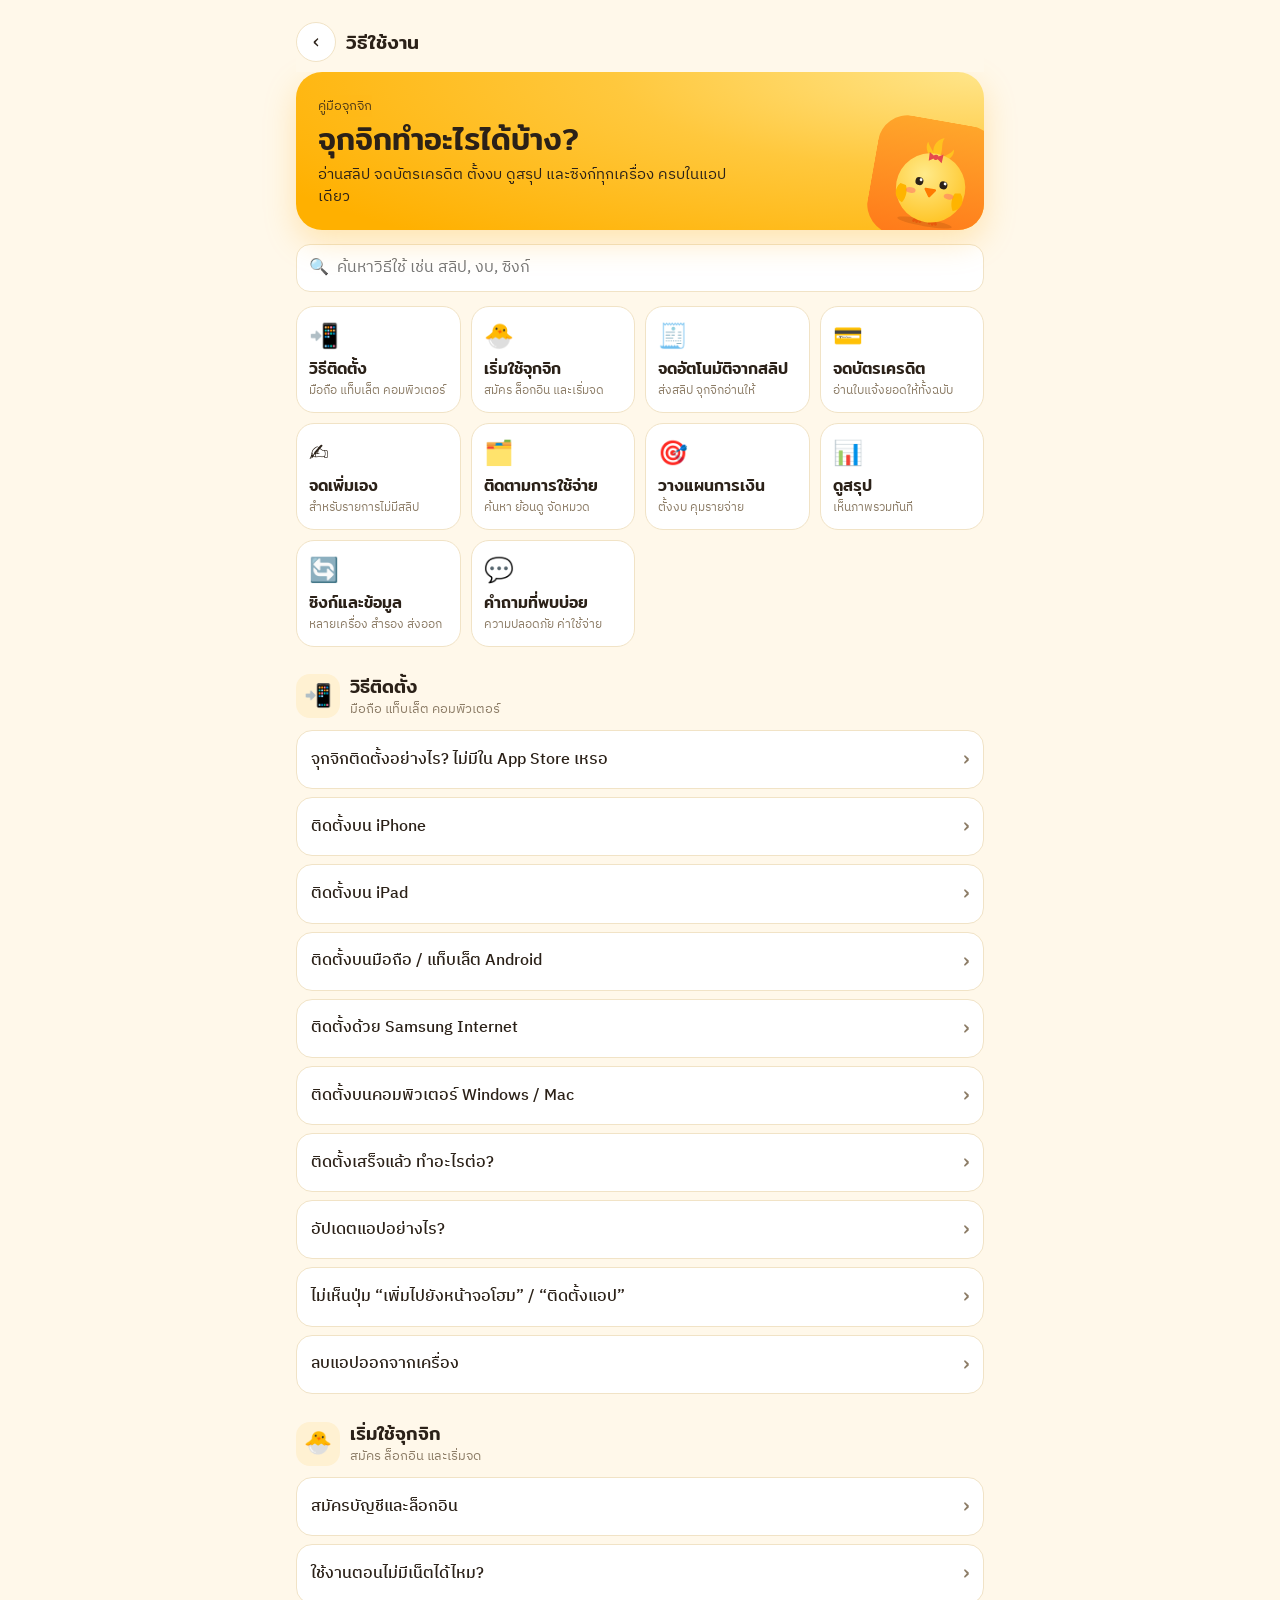
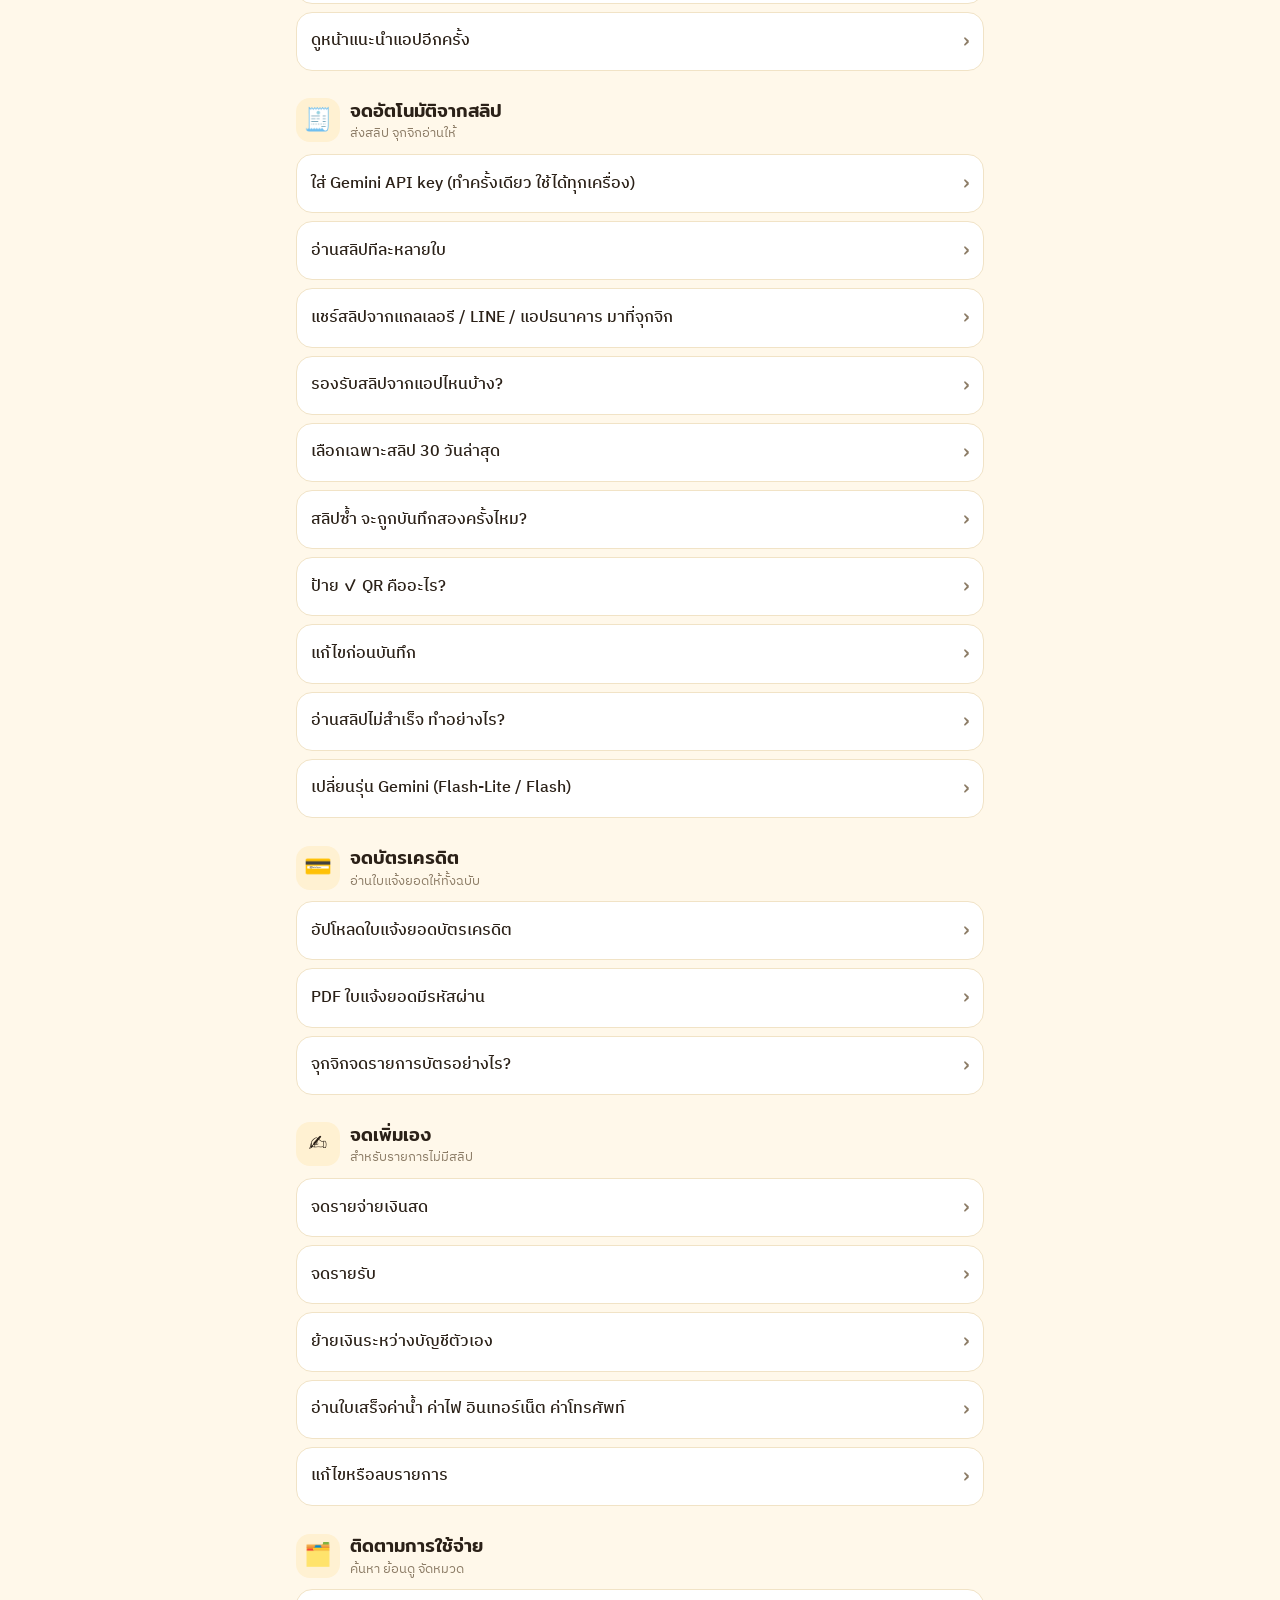
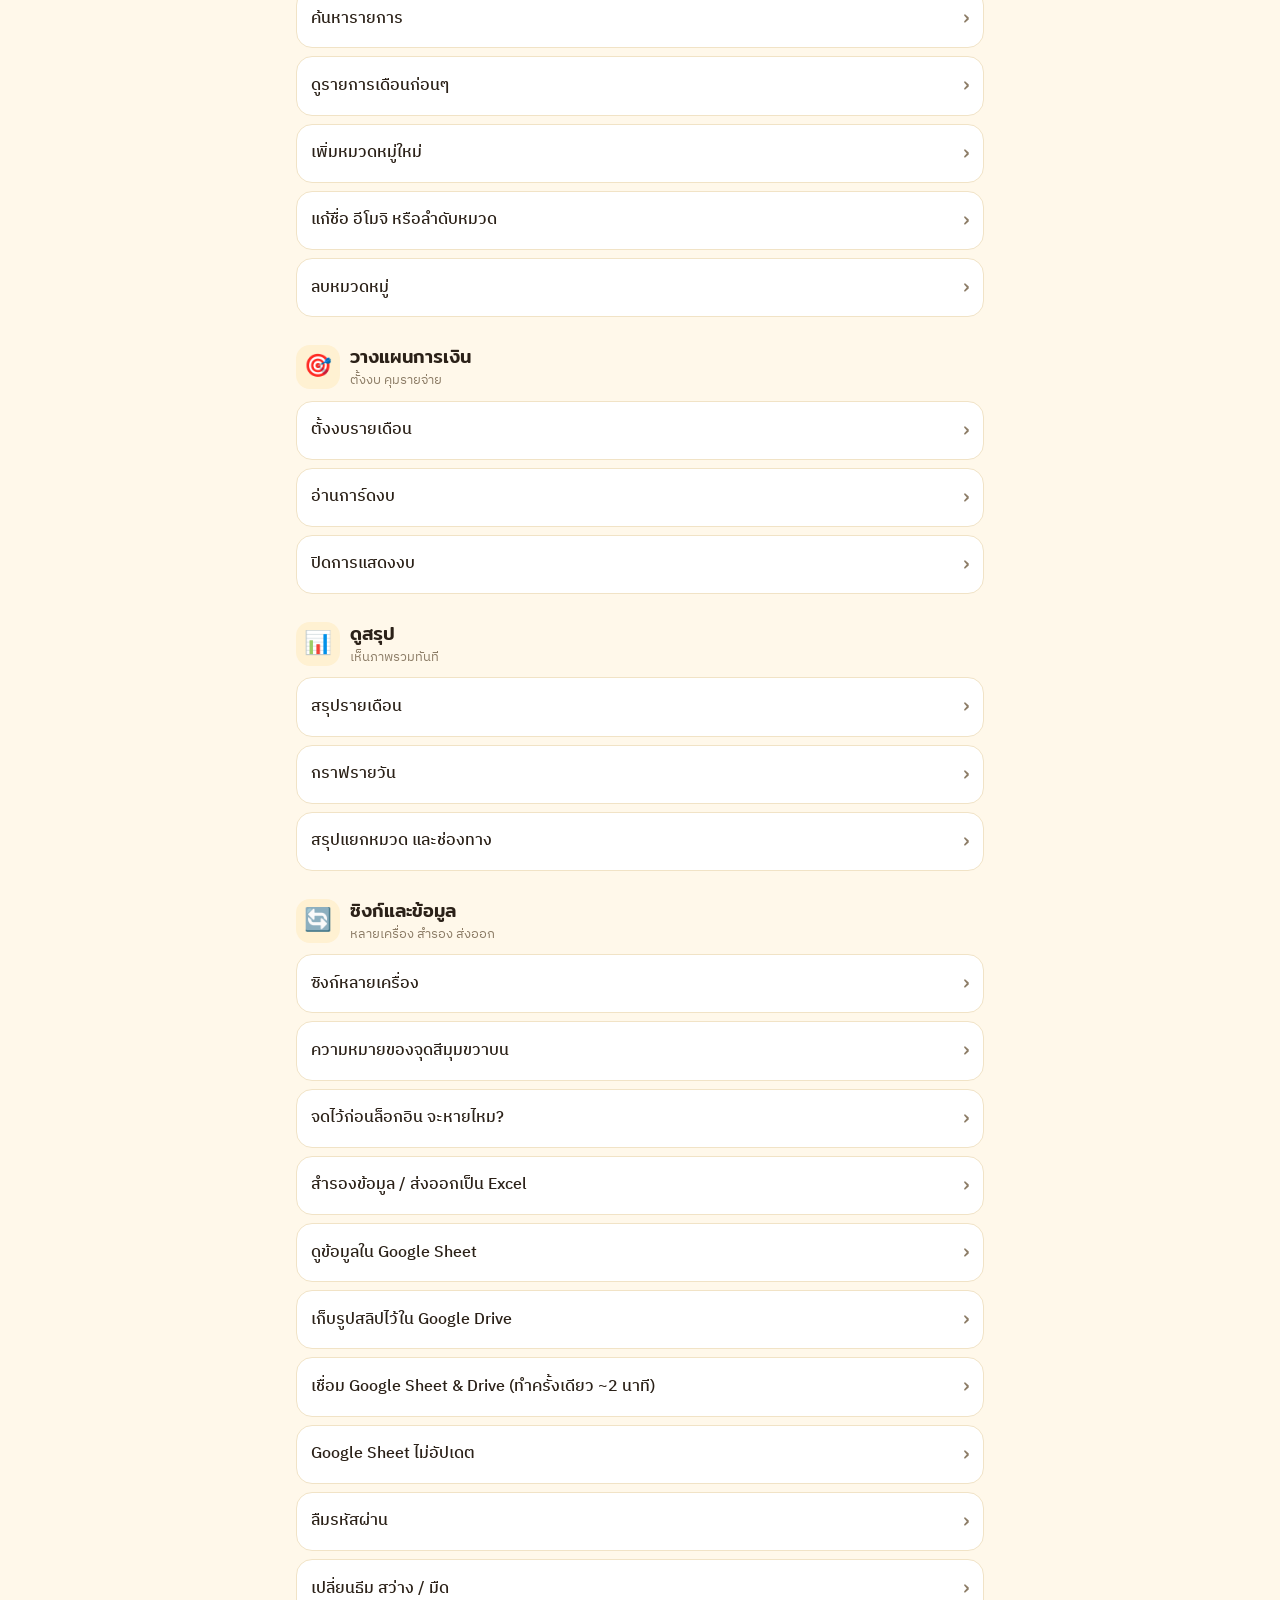
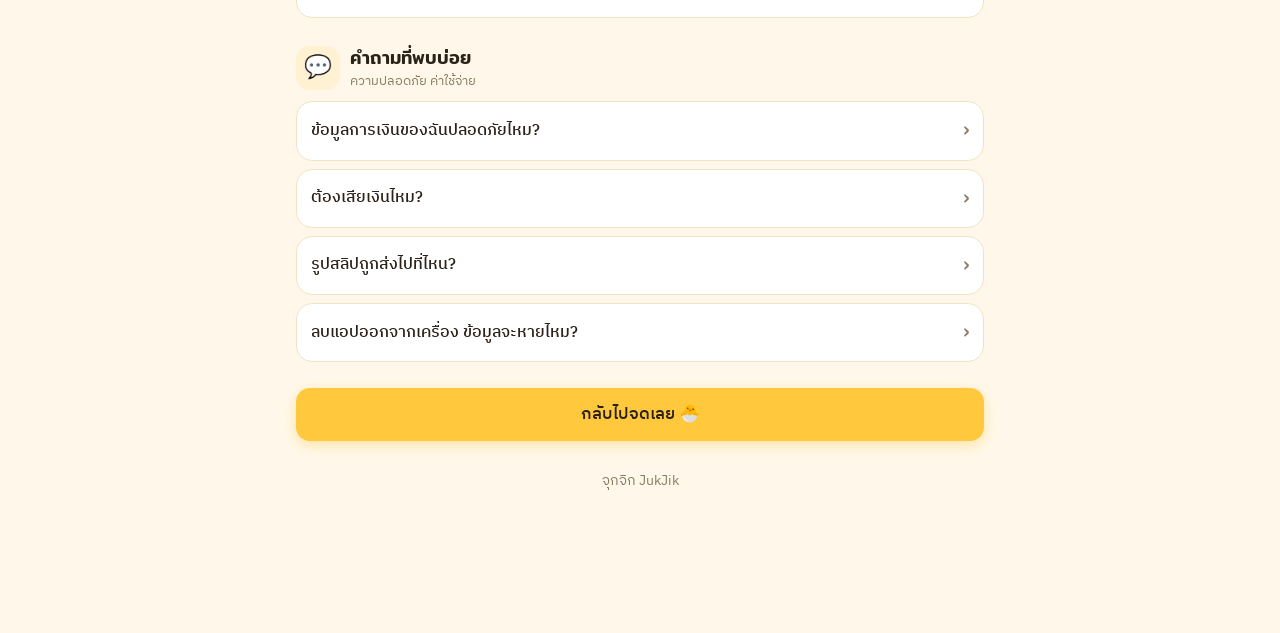
==== guide.html @ bc09941d "Open sign-up again, one-click Sheet connect, drop topic-link buttons - Firestore rules back to "each" ====
<!doctype html>
<html lang="th">
<head>
  <meta charset="utf-8">
  <meta name="viewport" content="width=device-width, initial-scale=1, viewport-fit=cover">
  <title>วิธีใช้งานจุกจิก</title>
  <meta name="description" content="คู่มือใช้งานจุกจิก JukJik แอปจดรายรับรายจ่าย อ่านสลิป ใบแจ้งยอดบัตรเครดิต งบประมาณ และซิงก์หลายเครื่อง">
  <meta name="theme-color" content="#FFC83D">
  <link rel="icon" href="icons/icon.svg" type="image/svg+xml">
  <link rel="apple-touch-icon" href="icons/apple-touch-icon.png">
  <link rel="preconnect" href="https://fonts.googleapis.com">
  <link rel="preconnect" href="https://fonts.gstatic.com" crossorigin>
  <link href="https://fonts.googleapis.com/css2?family=IBM+Plex+Sans+Thai:wght@400;500;600&family=Mitr:wght@400;500;600&display=swap" rel="stylesheet">
  <link rel="stylesheet" href="styles.css">
  <script>
    try { var t = JSON.parse(localStorage.getItem('jj_prefs') || '{}').theme;
      if (t === 'light' || t === 'dark') document.documentElement.dataset.theme = t; } catch (e) {}
  </script>
  <style>
    .g-top { position: sticky; top: 0; z-index: 5; background: var(--bg); padding: max(10px, env(safe-area-inset-top)) 0 10px; display: flex; align-items: center; gap: 10px; }
    .g-top a.icon-btn { display: grid; place-items: center; text-decoration: none; color: var(--text); flex: none; }
    .g-top h1 { font-size: 1.2rem; }
    .g-hero { position: relative; overflow: hidden; border-radius: 26px; padding: 22px; color: #2B2118;
      background: radial-gradient(120% 140% at 100% 0%, #FFE58A 0%, #FFC83D 45%, #FFB000 100%); box-shadow: 0 12px 32px rgba(255,170,0,.25); }
    .g-hero small { opacity: .8; }
    .g-hero h2 { font-size: clamp(1.4rem, 6vw, 1.9rem); line-height: 1.25; margin: 2px 0 6px; max-width: 70%; }
    .g-hero p { margin: 0; max-width: 68%; font-size: .92rem; }
    .g-hero img { position: absolute; right: -8px; bottom: -10px; width: 120px; height: 120px; border-radius: 30px; transform: rotate(10deg); }
    .g-search { margin-top: 14px; }
    .g-cats { display: grid; grid-template-columns: repeat(auto-fill, minmax(140px, 1fr)); gap: 10px; margin-top: 14px; }
    .g-cat { display: flex; flex-direction: column; gap: 2px; padding: 12px; border-radius: 18px; background: var(--surface); border: 1px solid var(--line); text-decoration: none; color: var(--text); }
    .g-cat:hover { border-color: var(--accent-2); }
    .g-cat span { font-size: 1.5rem; }
    .g-cat b { font-family: var(--display); font-weight: 500; }
    .g-cat small { color: var(--muted); font-size: .78rem; line-height: 1.35; }
    .g-sec { margin-top: 26px; scroll-margin-top: 70px; }
    .g-sec-head { display: flex; align-items: center; gap: 10px; margin-bottom: 10px; }
    .g-sec-head span { width: 44px; height: 44px; border-radius: 14px; background: var(--surface-2); display: grid; place-items: center; font-size: 1.4rem; flex: none; }
    .g-sec-head h2 { font-size: 1.15rem; }
    .g-sec-head small { display: block; color: var(--muted); font-size: .82rem; }
    .g-list { display: grid; gap: 8px; }
    .g-item { background: var(--surface); border: 1px solid var(--line); border-radius: 16px; scroll-margin-top: 70px; }
    .g-item summary { list-style: none; cursor: pointer; padding: 13px 14px; display: flex; align-items: center; gap: 10px; font-weight: 500; color: var(--text); margin: 0; }
    .g-item summary::-webkit-details-marker { display: none; }
    .g-item summary::after { content: '›'; margin-left: auto; font-size: 1.3rem; color: var(--muted); transition: transform .2s; }
    .g-item[open] summary::after { transform: rotate(90deg); }
    .g-item[open] { border-color: var(--accent-2); }
    .g-body { padding: 0 14px 14px; color: var(--text-2); font-size: .94rem; }
    .g-body p { margin: 0 0 8px; }
    .g-steps { counter-reset: s; list-style: none; margin: 4px 0 8px; padding: 0; display: grid; gap: 8px; }
    .g-steps li { counter-increment: s; display: flex; gap: 10px; align-items: flex-start; }
    .g-steps li::before { content: counter(s); flex: none; width: 24px; height: 24px; border-radius: 50%; background: var(--accent); color: var(--accent-ink);
      font-weight: 600; font-size: .8rem; display: grid; place-items: center; margin-top: 1px; }
    .g-tip { background: var(--surface-2); border-radius: 12px; padding: 9px 12px; font-size: .88rem; margin-top: 8px; }
    .g-body b { color: var(--text); font-weight: 500; }
    .g-body kbd { font-family: inherit; background: var(--surface-2); border: 1px solid var(--line); border-radius: 6px; padding: 0 6px; font-size: .85em; white-space: nowrap; }
    .g-empty { text-align: center; color: var(--muted); padding: 30px 10px; }
    .g-cta { margin-top: 26px; text-align: center; }
    mark { background: rgba(255, 200, 61, .45); color: inherit; border-radius: 3px; }
  </style>
</head>
<body class="no-nav">
  <main class="app">
    <header class="g-top">
      <a class="icon-btn" href="./" aria-label="กลับไปที่แอป">‹</a>
      <h1>วิธีใช้งาน</h1>
    </header>

    <section class="g-hero">
      <small>คู่มือจุกจิก</small>
      <h2>จุกจิกทำอะไรได้บ้าง?</h2>
      <p>อ่านสลิป จดบัตรเครดิต ตั้งงบ ดูสรุป และซิงก์ทุกเครื่อง ครบในแอปเดียว</p>
      <img src="icons/icon.svg" alt="">
    </section>

    <label class="search g-search"><span aria-hidden="true">🔍</span>
      <input type="search" id="q" placeholder="ค้นหาวิธีใช้ เช่น สลิป, งบ, ซิงก์" autocomplete="off"></label>

    <nav class="g-cats" id="cats" aria-label="หมวดคู่มือ"></nav>
    <div id="sections"></div>
    <p class="g-empty" id="empty" hidden>ไม่พบหัวข้อที่ค้นหา ลองใช้คำอื่นดูนะ</p>

    <section class="g-cta">
      <a class="btn primary big" href="./">กลับไปจดเลย 🐣</a>
    </section>
    <p class="center muted small pad">จุกจิก JukJik</p>
  </main>
  <div id="toast" class="toast" role="status" aria-live="polite"></div>

<script>
const GUIDE = [
  { id: 'install', icon: '📲', title: 'วิธีติดตั้ง', sub: 'มือถือ แท็บเล็ต คอมพิวเตอร์', items: [
    { id: 'install-what', q: 'จุกจิกติดตั้งอย่างไร? ไม่มีใน App Store เหรอ', body:
      '<p>จุกจิกเป็น <b>เว็บแอป (PWA)</b> ติดตั้งจากเบราว์เซอร์ได้เลย ไม่ต้องผ่าน App Store หรือ Play Store ติดตั้งแล้วจะมี<b>ไอคอนลูกเจี๊ยบบนหน้าจอ</b> เปิดเต็มจอเหมือนแอปทั่วไป ใช้ออฟไลน์ได้ และอัปเดตเองอัตโนมัติ</p><p>ลิงก์ติดตั้ง: <b>tunsupakorn.github.io/jukjik</b></p>' },
    { id: 'install-ios', q: 'ติดตั้งบน iPhone', steps: [
      'เปิดแอป <b>Safari</b> (เข็มทิศสีฟ้า) แล้วเข้า <b>tunsupakorn.github.io/jukjik</b>',
      'แตะปุ่ม <b>แชร์</b> ด้านล่าง (สี่เหลี่ยมมีลูกศรชี้ขึ้น)',
      'เลื่อนลงแล้วแตะ <b>เพิ่มไปยังหน้าจอโฮม</b>',
      'ชื่อจะขึ้นว่า “จุกจิก” แตะ <b>เพิ่ม</b> มุมขวาบน',
      'กลับไปหน้าจอโฮม แตะไอคอนลูกเจี๊ยบเพื่อเปิดแอป'],
      tip: 'ใช้ Safari จะง่ายที่สุด ถ้าเปิดใน Chrome หรือแอปอื่น (เช่น เปิดลิงก์จาก LINE) ให้กด ⋯ แล้วเลือก “เปิดใน Safari” ก่อน' },
    { id: 'install-ipad', q: 'ติดตั้งบน iPad', steps: [
      'เปิด <b>Safari</b> แล้วเข้า <b>tunsupakorn.github.io/jukjik</b>',
      'แตะปุ่ม <b>แชร์</b> ที่แถบด้านบน ข้างช่องที่อยู่เว็บ',
      'แตะ <b>เพิ่มไปยังหน้าจอโฮม</b> แล้วแตะ <b>เพิ่ม</b>'],
      tip: 'บน iPad หน้าจอกว้าง แอปจะจัดหน้าให้อยู่ตรงกลางอ่านสบาย หมุนจอแนวนอนได้' },
    { id: 'install-android', q: 'ติดตั้งบนมือถือ / แท็บเล็ต Android', steps: [
      'เปิด <b>Chrome</b> แล้วเข้า <b>tunsupakorn.github.io/jukjik</b>',
      'ถ้ามีแถบ <b>ติดตั้งแอป</b> เด้งขึ้นด้านล่าง แตะได้เลย',
      'ถ้าไม่มี แตะเมนู <kbd>⋮</kbd> มุมขวาบน แล้วเลือก <b>ติดตั้งแอป</b> หรือ <b>เพิ่มลงในหน้าจอหลัก</b>',
      'แตะ <b>ติดตั้ง</b> ไอคอนจะขึ้นในหน้าจอหลักและในลิ้นชักแอป'] },
    { id: 'install-samsung', q: 'ติดตั้งด้วย Samsung Internet', steps: [
      'เปิด <b>Samsung Internet</b> แล้วเข้า <b>tunsupakorn.github.io/jukjik</b>',
      'แตะเมนู <kbd>☰</kbd> ด้านล่าง',
      'แตะ <b>เพิ่มหน้าไปยัง</b> › <b>หน้าจอหลัก</b>'] },
    { id: 'install-pc', q: 'ติดตั้งบนคอมพิวเตอร์ Windows / Mac', steps: [
      'เปิด <b>Chrome</b> หรือ <b>Microsoft Edge</b> แล้วเข้า <b>tunsupakorn.github.io/jukjik</b>',
      'คลิกไอคอน <b>ติดตั้ง</b> (จอคอมมีลูกศรลง) ที่ท้ายช่องที่อยู่เว็บ',
      'หรือเมนู <kbd>⋮</kbd> › <b>บันทึกและแชร์</b> › <b>ติดตั้งหน้าเว็บเป็นแอป</b> (Edge: <kbd>⋯</kbd> › <b>แอป</b> › <b>ติดตั้งไซต์นี้เป็นแอป</b>)',
      'คลิก <b>ติดตั้ง</b> จุกจิกจะเปิดเป็นหน้าต่างของตัวเอง และอยู่ใน Start menu / Launchpad'],
      tip: 'บน Mac ใช้ Safari ได้เช่นกัน: เมนู ไฟล์ › เพิ่มไปยัง Dock' },
    { id: 'install-after', q: 'ติดตั้งเสร็จแล้ว ทำอะไรต่อ?', steps: [
      'เปิดแอป แล้วดูหน้าแนะนำ 4 หน้า (หรือกด <b>ข้าม</b>)',
      '<b>ล็อกอิน</b> เพื่อซิงก์ทุกเครื่อง (ดูหัวข้อ “สมัครบัญชีและล็อกอิน”)',
      'ใส่ <b>Gemini API key</b> เพื่อให้อ่านสลิปได้ (ดูหัวข้อ “ใส่ Gemini API key”)',
      'เริ่มจด! กดปุ่มเหลือง <b>🧾 อ่านสลิป</b> ตรงกลาง หรือ <b>✏️ จดเอง</b>'] },
    { id: 'install-update', q: 'อัปเดตแอปอย่างไร?', body:
      '<p>ไม่ต้องทำอะไร แอปอัปเดตเองอัตโนมัติเมื่อเปิดตอนมีอินเทอร์เน็ต ถ้าอยากได้เวอร์ชันใหม่ทันที ให้<b>ปิดแอปให้สนิท</b> (ปัดทิ้งจากหน้าสลับแอป) แล้วเปิดใหม่ 1–2 ครั้ง</p>' },
    { id: 'install-missing', q: 'ไม่เห็นปุ่ม “เพิ่มไปยังหน้าจอโฮม” / “ติดตั้งแอป”', body:
      '<ul><li><b>iPhone/iPad:</b> ต้องเปิดใน Safari ไม่ใช่ในแอป LINE, Facebook หรือ Chrome และต้องไม่ใช่โหมดส่วนตัว (Private)</li><li><b>Android:</b> ใช้ Chrome หรือ Samsung Internet เวอร์ชันล่าสุด ถ้าเคยติดตั้งไว้แล้ว ปุ่มจะไม่ขึ้นซ้ำ ให้ดูในลิ้นชักแอป</li><li><b>คอมพิวเตอร์:</b> Firefox ยังติดตั้งเป็นแอปไม่ได้ ให้ใช้ Chrome หรือ Edge</li></ul>' },
    { id: 'install-remove', q: 'ลบแอปออกจากเครื่อง', body:
      '<ul><li><b>iPhone/iPad:</b> กดค้างที่ไอคอน › <b>ลบแอป</b></li><li><b>Android:</b> กดค้างที่ไอคอน › <b>ถอนการติดตั้ง</b></li><li><b>คอมพิวเตอร์:</b> เปิดแอป › เมนู <kbd>⋯</kbd> › <b>ถอนการติดตั้ง</b></li></ul><p>ถ้าล็อกอินไว้ ข้อมูลยังอยู่ในบัญชี ติดตั้งใหม่แล้วล็อกอินกลับมาได้ทันที</p>' },
  ]},
  { id: 'start', icon: '🐣', title: 'เริ่มใช้จุกจิก', sub: 'สมัคร ล็อกอิน และเริ่มจด', items: [
    { id: 'signup', q: 'สมัครบัญชีและล็อกอิน', steps: [
      'ไปที่แท็บ <b>⚙️ ตั้งค่า</b> › การ์ด <b>บัญชีและการซิงก์</b>',
      'กด <b>ยังไม่มีบัญชี? สมัครใหม่</b> แล้วกรอกอีเมลกับรหัสผ่าน (6 ตัวขึ้นไป)',
      'หรือกด <b>เข้าสู่ระบบด้วย Google</b>',
      'เครื่องต่อไป แค่กด <b>เข้าสู่ระบบ</b> ด้วยบัญชีเดิม'],
      tip: 'ไม่ต้องใช้เบอร์มือถือหรือรหัส OTP ถ้าเปิดจากหน้าจอโฮมของ iPhone แล้วปุ่ม Google ไม่ทำงาน ให้ใช้อีเมลแทน' },
    { id: 'offline', q: 'ใช้งานตอนไม่มีเน็ตได้ไหม?', body:
      '<p>ได้ จดรายการ แก้ไข และดูสรุปได้ตามปกติ พอกลับมาออนไลน์ แอปจะซิงก์ขึ้นบัญชีให้เอง (มุมขวาบนจะขึ้น “กำลังซิงก์…” แล้วเปลี่ยนเป็น “ซิงก์แล้ว”)</p><p>ยกเว้นการอ่านสลิป ที่ต้องใช้อินเทอร์เน็ต</p>' },
    { id: 'replay', q: 'ดูหน้าแนะนำแอปอีกครั้ง', steps: ['ไปที่ <b>⚙️ ตั้งค่า</b> › การ์ด <b>ติดตั้งเป็นแอป</b>', 'กด <b>ดูแนะนำการใช้งานอีกครั้ง</b>'] },
  ]},
  { id: 'slip', icon: '🧾', title: 'จดอัตโนมัติจากสลิป', sub: 'ส่งสลิป จุกจิกอ่านให้', items: [
    { id: 'gemini-key', q: 'ใส่ Gemini API key (ทำครั้งเดียว ใช้ได้ทุกเครื่อง)', steps: [
      'ไปที่ <b>⚙️ ตั้งค่า</b> › <b>ตั้งค่าอ่านสลิป</b> แล้วกด <b>① เปิดหน้าสร้าง key ฟรี</b>',
      'ในหน้า Google AI Studio กด <b>Create API key</b> แล้วกดคัดลอก',
      'กลับมาที่จุกจิก กด <b>② 📋 วาง key จากคลิปบอร์ด</b> แอปจะทดสอบให้เอง แล้วขึ้น ✅ พร้อมใช้'],
      tip: 'สร้าง key ได้ฟรี และมีโควตาพอสำหรับใช้ส่วนตัว ถ้าล็อกอินบัญชีไว้ key จะใช้กับทุกเครื่องที่ล็อกอินบัญชีเดียวกันโดยอัตโนมัติ' },
    { id: 'read-slips', q: 'อ่านสลิปทีละหลายใบ', steps: [
      'กดปุ่มเหลือง <b>🧾 อ่านสลิป</b> ตรงกลางด้านล่าง',
      'กดปุ่มเหลือง <b>🖼️ เลือกรูปสลิป</b> จะเปิดตารางรูปในเครื่อง แตะเลือกได้หลายรูป',
      'ดูรูปย่อที่เลือก กด <b>×</b> เพื่อเอาออก หรือกด <b>＋</b> เพื่อเพิ่ม',
      'กด <b>🐣 อ่าน N สลิป</b> แล้วรอจุกจิกอ่าน (มีแถบบอกว่าอ่านไปกี่ใบแล้ว)',
      'ตรวจรายการ แล้วกด <b>บันทึก N รายการ</b>'] },
    { id: 'share', q: 'แชร์สลิปจากแกลเลอรี / LINE / แอปธนาคาร มาที่จุกจิก', steps: [
      '<b>Android:</b> ติดตั้งจุกจิกบนหน้าจอหลักก่อน (ดูหัวข้อวิธีติดตั้ง)',
      'เปิดรูปสลิปในแกลเลอรี, LINE หรือแอปธนาคาร แล้วกด <b>แชร์</b> (เลือกได้หลายรูป)',
      'เลือก <b>จุกจิก</b> ในรายการแอป รูปจะมาอยู่ในหน้าอ่านสลิปให้กดอ่านได้เลย'],
      tip: 'iPhone/iPad ยังแชร์เข้าเว็บแอปไม่ได้ ให้ใช้ปุ่มเลือกรูป หรือคัดลอกรูปแล้วกด 📋 วางรูป บนคอมพิวเตอร์ลากรูปมาวาง หรือกด Ctrl+V ได้เลย' },
    { id: 'banks', q: 'รองรับสลิปจากแอปไหนบ้าง?', body:
      '<p>อ่านได้<b>ทุกธนาคาร</b> เพราะใช้ AI อ่านจากรูป ไม่ได้จำกัดเฉพาะบางแอป เช่น K PLUS, SCB EASY, Krungthai NEXT, Bangkok Bank, krungsri, ttb, GSB, พร้อมเพย์ และ e-wallet ที่มีหน้าสลิป</p><p>รวมถึงใบเสร็จร้านค้าที่ถ่ายรูปมาด้วย</p>' },
    { id: 'last30', q: 'เลือกเฉพาะสลิป 30 วันล่าสุด', body:
      '<p>ถ้าติ๊ก <b>เลือกเฉพาะสลิป 30 วันล่าสุดให้อัตโนมัติ</b> ไว้ (ค่าเริ่มต้น) สลิปที่เก่ากว่า 30 วันจะขึ้นป้าย <b>เกิน 30 วัน</b> และไม่ถูกเลือกไว้</p><p>ถ้าต้องการบันทึกสลิปเก่าด้วย ให้ติ๊กเลือกรายการนั้นเอง หรือเอาเครื่องหมายช่องนี้ออก</p>' },
    { id: 'dup', q: 'สลิปซ้ำ จะถูกบันทึกสองครั้งไหม?', body:
      '<p>ไม่ จุกจิกเช็กซ้ำ 2 ชั้น:</p><ul><li><b>QR บนสลิป</b> – อ่านในเครื่องฟรี ได้เลขอ้างอิงจริงของธนาคาร ถ้าเคยบันทึกแล้วจะ<b>ข้ามทันทีโดยไม่ส่งให้ Gemini</b> (ไม่เสียโควตา ไม่เสียเวลา)</li><li><b>ข้อมูลในสลิป</b> – เลขอ้างอิง วันที่ เวลา ยอด และผู้รับ ถ้าตรงกับที่มีอยู่จะขึ้นป้ายสีส้ม <b>ซ้ำ</b> และไม่ถูกเลือกไว้</li></ul>' },
    { id: 'qr', q: 'ป้าย ✓ QR คืออะไร?', body:
      '<p>แปลว่าจุกจิกอ่าน QR บนสลิปได้ และได้<b>เลขอ้างอิงจากธนาคารโดยตรง</b> (แม่นยำ 100%) ใช้กันสลิปซ้ำได้แน่นอน ส่วนยอดเงินและชื่อยังอ่านด้วย Gemini เพราะ QR บนสลิปไม่มียอดเงิน</p><p>สลิปที่ไม่มีป้ายนี้ก็ยังบันทึกได้ปกติ เช่น ภาพถูกครอปจน QR หาย ภาพเบลอ หรือเป็นใบเสร็จร้านค้า</p>' },
    { id: 'review', q: 'แก้ไขก่อนบันทึก', body:
      '<p>ในหน้า <b>ตรวจก่อนบันทึก</b> แต่ละรายการแก้ได้ทันที:</p><ul><li>ประเภท รายจ่าย / รายรับ</li><li>จำนวนเงิน</li><li>หมวดหมู่</li><li>วันที่</li></ul><p>รายการที่ไม่ต้องการ ให้เอาเครื่องหมายถูกออก แล้วกดบันทึก ถ้าอยากเริ่มใหม่ทั้งหมด กด <b>ล้าง</b></p>' },
    { id: 'slip-fail', q: 'อ่านสลิปไม่สำเร็จ ทำอย่างไร?', body:
      '<p>ดูข้อความในกรอบสีแดงใต้ปุ่มเลือกไฟล์:</p><ul><li><b>API key ไม่ถูกต้อง</b> – ใส่ key ใหม่ในตั้งค่า</li><li><b>ใช้เกินโควตาฟรีชั่วคราว</b> – รอสักครู่แล้วลองใหม่</li><li><b>ไม่พบรายการเงินในไฟล์นี้</b> – รูปอาจไม่ใช่สลิป หรือภาพไม่ชัด</li><li><b>โมเดลใช้ไม่ได้แล้ว</b> – โดยปกติแอปจะเปลี่ยนรุ่นให้เอง ถ้าไม่หาย ให้แก้ช่อง <b>โมเดล</b> ในตั้งค่า</li><li><b>Gemini ตอบช้าเกินไป</b> – เซิร์ฟเวอร์ยุ่ง แอปจะหยุดเองภายใน 2 นาที กด <b>ลองอ่านไฟล์เหล่านี้อีกครั้ง</b> หรือกด <b>ยกเลิก</b> ระหว่างรอได้</li></ul>' },
    { id: 'model', q: 'เปลี่ยนรุ่น Gemini (Flash-Lite / Flash)', body:
      '<p>ค่าเริ่มต้นคือรุ่น <b>Flash-Lite</b> ตอบเร็ว และอ่านสลิปทั่วไปได้ดี ถ้าอยากได้ความแม่นยำมากขึ้น เช่น ใบแจ้งยอดบัตรเครดิตหลายหน้า เปลี่ยนเป็นรุ่น Flash ได้ที่ <b>⚙️ ตั้งค่า</b> › <b>Gemini</b> › ช่อง <b>โมเดล</b> (เช่น ลบคำว่า <kbd>-lite</kbd> ออก)</p><p>ถ้าใส่ชื่อรุ่นที่ไม่มีอยู่จริง แอปจะหารุ่นที่ใช้ได้แล้วเปลี่ยนให้เอง</p>' },
  ]},
  { id: 'card', icon: '💳', title: 'จดบัตรเครดิต', sub: 'อ่านใบแจ้งยอดให้ทั้งฉบับ', items: [
    { id: 'statement', q: 'อัปโหลดใบแจ้งยอดบัตรเครดิต', steps: [
      'ดาวน์โหลดใบแจ้งยอด (e-Statement) เป็นไฟล์ <b>PDF</b> จากอีเมลหรือแอปธนาคาร',
      'กดปุ่มเหลือง <b>🧾 อ่านสลิป</b> ตรงกลางด้านล่าง แล้วเลือกไฟล์ PDF',
      'จุกจิกจะแยกทุกรายการในใบแจ้งยอดออกมาให้ตรวจ',
      'กด <b>บันทึก</b>'],
      tip: 'ใบแจ้งยอดแบบกระดาษก็ใช้ได้ ถ่ายรูปทีละหน้าแล้วเลือกพร้อมกันหลายรูป' },
    { id: 'pdf-password', q: 'PDF ใบแจ้งยอดมีรหัสผ่าน', steps: [
      'เปิด PDF ในเครื่อง แล้วใส่รหัส (มักเป็นวันเดือนปีเกิด)',
      'สั่ง <b>พิมพ์</b> แล้วเลือก <b>บันทึกเป็น PDF</b> จะได้ไฟล์ใหม่ที่ไม่มีรหัส',
      'เลือกไฟล์ใหม่นั้นในจุกจิก'] },
    { id: 'card-rules', q: 'จุกจิกจดรายการบัตรอย่างไร?', body:
      '<ul><li><b>รายการซื้อ</b> → รายจ่าย ช่องทางบัตร</li><li><b>ยอดผ่อน</b> (เช่น 3/10) → รายจ่าย พร้อมโน้ตงวดผ่อน</li><li><b>ดอกเบี้ย / ค่าธรรมเนียม</b> → หมวด 🧾 ค่าธรรมเนียม/ดอกเบี้ย</li><li><b>เงินคืน / Cashback / คืนเงิน</b> → รายรับ หมวด 🔁 เงินคืน</li><li><b>ยอดที่คุณจ่ายคืนบัตร</b> → ไม่นับ เพื่อไม่ให้รายจ่ายซ้ำกับรายการซื้อ</li></ul>' },
  ]},
  { id: 'manual', icon: '✍️', title: 'จดเพิ่มเอง', sub: 'สำหรับรายการไม่มีสลิป', items: [
    { id: 'add-cash', q: 'จดรายจ่ายเงินสด', steps: [
      'กด <b>✏️ จดเอง</b> ที่แถบเมนูด้านล่าง (ข้างปุ่มเหลือง)',
      'ใส่จำนวนเงิน',
      'เลือกหมวด เช่น 🍜 อาหาร',
      'เลือกวันที่และช่องทาง (เงินสด / โอน / บัตร) ใส่โน้ตถ้าต้องการ',
      'กด <b>บันทึก</b>'] },
    { id: 'add-income', q: 'จดรายรับ', steps: ['กด <b>✏️ จดเอง</b>', 'แตะแท็บ <b>รายรับ</b> ด้านบน', 'ใส่ยอด เลือกหมวด เช่น 💼 เงินเดือน แล้วกด <b>บันทึก</b>'] },
    { id: 'transfer', q: 'ย้ายเงินระหว่างบัญชีตัวเอง', body:
      '<p>รายการ <b>🔄 ย้ายเงิน</b> คือเงินที่แค่ย้ายที่ เช่น โอนจากบัญชี A ไปบัญชี B ของคุณเอง เติมเงินเข้า e-wallet ตัวเอง หรือชำระบัตรเครดิต รายการแบบนี้<b>ไม่นับเป็นรายรับหรือรายจ่าย</b> ยอดคงเหลือจึงไม่เพี้ยน</p><ul><li><b>อ่านจากสลิป:</b> ถ้าชื่อผู้โอนกับผู้รับเป็นคนเดียวกัน (เช่น “นายศุภกร น***” → “นายศุภกร นิตยวรรณ”) จุกจิกจะจดเป็นย้ายเงินให้เอง พร้อมเลขบัญชีต้นทางและปลายทาง</li><li><b>จดเอง:</b> กด <b>✏️ จดเอง</b> แล้วเลือกแท็บ <b>ย้ายเงิน</b></li><li>ถ้าสลิปมีค่าธรรมเนียม จะแยกเป็นรายจ่ายหมวด 🧾 ค่าธรรมเนียม อีกรายการ</li></ul><p class="g-tip">💡 ใส่ชื่อ-นามสกุลของคุณที่ <b>⚙️ ตั้งค่า</b> › <b>Gemini</b> เพื่อให้แยกได้แม่นขึ้น ถ้าชำระบัตรเครดิตแต่ไม่ได้นำเข้าใบแจ้งยอด ให้เปลี่ยนรายการนั้นเป็น “รายจ่าย” ตอนตรวจก่อนบันทึก</p>' },
    { id: 'bills', q: 'อ่านใบเสร็จค่าน้ำ ค่าไฟ อินเทอร์เน็ต ค่าโทรศัพท์', body:
      '<p>ส่งรูปใบเสร็จหรือสลิปชำระบิลมาได้เลย จุกจิกจะจัดเข้าหมวดให้: ⚡ ค่าไฟ (MEA/PEA), 🚰 ค่าน้ำ (กปน./กปภ.), 🌐 อินเทอร์เน็ต (3BB, AIS Fibre, True), 📱 ค่าโทรศัพท์ (AIS, True, dtac) พร้อมเลขที่ผู้ใช้ไฟ/เบอร์โทร และรอบบิลในโน้ต</p>' },
    { id: 'edit', q: 'แก้ไขหรือลบรายการ', steps: ['ในหน้าหลัก แตะรายการที่ต้องการ', 'แก้ข้อมูลแล้วกด <b>บันทึก</b>', 'ถ้าจะลบ กด <b>ลบ</b> แล้วยืนยัน'] },
  ]},
  { id: 'track', icon: '🗂️', title: 'ติดตามการใช้จ่าย', sub: 'ค้นหา ย้อนดู จัดหมวด', items: [
    { id: 'search', q: 'ค้นหารายการ', body: '<p>ในหน้าหลัก พิมพ์ในช่อง <b>🔍 ค้นหารายการ</b> ค้นได้ทั้งชื่อหมวด ชื่อร้าน/ผู้รับ โน้ต และจำนวนเงิน</p>' },
    { id: 'months', q: 'ดูรายการเดือนก่อนๆ', body: '<p>กดลูกศร <kbd>‹</kbd> <kbd>›</kbd> ข้างชื่อเดือน ใช้ได้ทั้งหน้าหลักและหน้าสรุป</p>' },
    { id: 'new-cat', q: 'เพิ่มหมวดหมู่ใหม่', steps: ['ไปที่ <b>⚙️ ตั้งค่า</b> › <b>หมวดหมู่</b>', 'กด <b>+ เพิ่มหมวดรายจ่าย</b> หรือ <b>+ เพิ่มหมวดรายรับ</b>', 'ตั้งชื่อ เลือกอีโมจิจากตาราง (หรือพิมพ์เอง) แล้วกด <b>เพิ่มหมวด</b>'] },
    { id: 'edit-cat', q: 'แก้ชื่อ อีโมจิ หรือลำดับหมวด', steps: ['ไปที่ <b>⚙️ ตั้งค่า</b> › <b>หมวดหมู่</b> แล้วแตะหมวดที่ต้องการ', 'แก้ชื่อหรือเลือกอีโมจิใหม่', 'กด <b>‹ เลื่อนก่อน</b> / <b>เลื่อนหลัง ›</b> เพื่อจัดลำดับ หมวดที่อยู่ก่อนจะขึ้นก่อนตอนจด', 'กด <b>บันทึก</b>'] },
    { id: 'del-cat', q: 'ลบหมวดหมู่', body: '<p>แตะหมวดแล้วกด <b>ลบหมวด</b> ลบได้ทุกหมวด รวมถึงหมวดเริ่มต้น (ต้องเหลืออย่างน้อย 1 หมวดต่อประเภท) รายการเก่าในหมวดนั้นจะ<b>ย้ายไปหมวด “อื่นๆ”</b> ให้อัตโนมัติ ไม่หาย</p><p>ถ้าลบหมวดเริ่มต้นไปแล้วอยากได้คืน กด <b>↺ คืนหมวดเริ่มต้นที่ลบไป</b> ท้ายการ์ดหมวดหมู่</p>' },
  ]},
  { id: 'budget', icon: '🎯', title: 'วางแผนการเงิน', sub: 'ตั้งงบ คุมรายจ่าย', items: [
    { id: 'set-budget', q: 'ตั้งงบรายเดือน', steps: ['ไปที่ <b>⚙️ ตั้งค่า</b> › <b>งบประมาณรายเดือน</b>', 'ใส่ยอด เช่น 15000', 'กด <b>บันทึก</b> หน้าหลักจะมีการ์ดงบขึ้นมา'] },
    { id: 'read-budget', q: 'อ่านการ์ดงบ', body:
      '<ul><li><b>แถบสีเหลือง</b> – ยังอยู่ในงบ</li><li><b>แถบสีส้ม</b> – ใช้ไปเกิน 80%</li><li><b>แถบสีแดง</b> – ใช้เกินงบแล้ว พร้อมบอกยอดที่เกิน</li></ul><p>ในเดือนปัจจุบัน การ์ดจะบอกด้วยว่าเหลือ <b>ใช้ได้วันละเท่าไหร่</b> จนถึงสิ้นเดือน</p>' },
    { id: 'off-budget', q: 'ปิดการแสดงงบ', body: '<p>ใส่ <b>0</b> ในช่องงบแล้วกดบันทึก</p>' },
  ]},
  { id: 'summary', icon: '📊', title: 'ดูสรุป', sub: 'เห็นภาพรวมทันที', items: [
    { id: 'monthly', q: 'สรุปรายเดือน', body: '<p>แท็บ <b>📊 สรุป</b> สลับดูได้ทั้ง <b>รายจ่าย</b> และ <b>รายรับ</b> มีตัวเลขรวมทั้งเดือน เฉลี่ยต่อวัน และจำนวนรายการ</p>' },
    { id: 'daily-chart', q: 'กราฟรายวัน', body: '<p>แตะหรือชี้ที่แท่งกราฟ เพื่อดูยอดของวันนั้น</p>' },
    { id: 'by-cat', q: 'สรุปแยกหมวด และช่องทาง', body: '<p>เรียงหมวดจากใช้มากไปน้อย พร้อมเปอร์เซ็นต์ ด้านล่างมีสรุปตามช่องทาง เงินสด / โอน / บัตร</p>' },
  ]},
  { id: 'account', icon: '🔄', title: 'ซิงก์และข้อมูล', sub: 'หลายเครื่อง สำรอง ส่งออก', items: [
    { id: 'sync', q: 'ซิงก์หลายเครื่อง', body: '<p>ล็อกอินบัญชีเดียวกันในทุกเครื่อง รายการที่จดในเครื่องหนึ่งจะขึ้นในเครื่องอื่นภายในไม่กี่วินาที</p>' },
    { id: 'sync-status', q: 'ความหมายของจุดสีมุมขวาบน', body:
      '<ul><li>🟢 <b>ซิงก์แล้ว</b> – ข้อมูลตรงกันทุกเครื่อง</li><li>🟡 <b>กำลังซิงก์…</b> – กำลังส่งข้อมูล หรือยังออฟไลน์อยู่</li><li>🟠 <b>ยังไม่ล็อกอิน</b> – ข้อมูลอยู่แค่ในเครื่องนี้</li><li>🔴 <b>ซิงก์ผิดพลาด</b> – แตะเพื่อดูสาเหตุในหน้าตั้งค่า</li></ul>' },
    { id: 'upload-local', q: 'จดไว้ก่อนล็อกอิน จะหายไหม?', body: '<p>ไม่หาย หลังล็อกอิน หน้าหลักจะถามว่า <b>อัปขึ้นบัญชี</b> ไหม กดอัปขึ้นบัญชี แล้วรายการจะไปอยู่ในบัญชีและซิงก์ทุกเครื่อง</p>' },
    { id: 'backup', q: 'สำรองข้อมูล / ส่งออกเป็น Excel', body:
      '<p>ไปที่ <b>⚙️ ตั้งค่า</b> › <b>ข้อมูล</b>:</p><ul><li><b>สำรอง (JSON)</b> – เก็บไว้กู้คืนภายหลัง ด้วยปุ่ม <b>นำเข้า JSON</b></li><li><b>ส่งออก CSV</b> – เปิดใน Excel หรือ Google Sheets ได้ ภาษาไทยไม่เพี้ยน</li></ul>' },
    { id: 'sheet-what', q: 'ดูข้อมูลใน Google Sheet', body:
      '<p>จุกจิกคัดลอกทุกรายการลง Google Sheet ของคุณอัตโนมัติ ประมาณ 5 วินาทีหลังมีการเปลี่ยนแปลง (รวมถึงแก้ไขและลบ) ในชีตมี 4 แท็บ:</p><ul><li><b>รายการ</b> – ทุกรายการ พร้อมคอลัมน์ ยอดสุทธิ (+/−) ไว้รวมยอดง่ายๆ</li><li><b>สรุปรายเดือน</b> – รายรับ รายจ่าย คงเหลือ ของแต่ละเดือน</li><li><b>แยกหมวด</b> – รายจ่ายแต่ละหมวด 12 เดือนล่าสุด</li><li><b>เกี่ยวกับ</b> – เวลาซิงก์ล่าสุด</li></ul><p class="g-tip">💡 ชีตถูกเขียนทับทุกครั้งที่ซิงก์ ถ้าแก้ในชีตจะหาย ถ้าอยากทำสูตรหรือกราฟเพิ่ม ให้สร้างแท็บใหม่แล้วดึงข้อมูลจากแท็บ “รายการ”</p>' },
    { id: 'drive-slips', q: 'เก็บรูปสลิปไว้ใน Google Drive', body:
      '<p>เมื่อเชื่อม Google Sheet แล้ว สลิปที่บันทึกจะถูกเก็บในโฟลเดอร์ <b>“จุกจิก JukJik — สลิป”</b> ใน Google Drive ของคุณ แยกโฟลเดอร์ตามเดือน ชื่อไฟล์บอกวันที่ เวลา ประเภท และยอด</p><ul><li>รายการที่มีสลิปจะมี 📎 ในหน้าหลัก แตะรายการแล้วกด <b>📎 ดูสลิปใน Google Drive</b></li><li>ในชีต “รายการ” มีคอลัมน์ <b>สลิป</b> พร้อมลิงก์</li><li>เปิดหรือปิดได้ที่ <b>⚙️ ตั้งค่า</b> › <b>Google Sheet &amp; Drive</b> › ตั้งค่าเพิ่มเติม</li></ul>' },
    { id: 'sheet-setup', q: 'เชื่อม Google Sheet & Drive (ทำครั้งเดียว ~2 นาที)', steps: [
      'ในแอป ไปที่ <b>⚙️ ตั้งค่า</b> › <b>📗 Google Sheet &amp; Drive</b> › กด <b>① สร้างชีตของฉัน</b> แล้วกด <b>ทำสำเนา</b>',
      '<b>บนคอมพิวเตอร์</b> เปิดชีตที่สร้าง › เมนู <b>🐣 จุกจิก › เชื่อมกับแอปจุกจิก</b> (ครั้งแรกจะให้กด “อนุญาต”)',
      'ถ้าขึ้นว่า “เหลืออีกขั้นเดียว” ให้ทำตามขั้นตอนบนจอ (เปิดเป็นเว็บแอป) แล้วเปิดเมนูเดิมอีกครั้ง',
      'กดปุ่ม <b>🐣 เปิดแอปจุกจิกและเชื่อมต่อให้อัตโนมัติ</b> › แอปถามยืนยัน › กด <b>ตกลง</b> เสร็จแล้ว!'],
      tip: 'เชื่อมครั้งเดียว ทุกเครื่องที่ล็อกอินบัญชีเดียวกันใช้ได้เลย ถ้าใช้แอปบนมือถือ ในหน้าต่างเชื่อมต่อกด “เชื่อมจากมือถือ / คัดลอกลิงก์เอง” แล้วส่งลิงก์ทาง LINE หาตัวเอง เปิดบนมือถือได้เลย ตอนกดอนุญาต Google จะเตือนว่าแอปยังไม่ได้รับการยืนยัน เป็นเรื่องปกติของสคริปต์ส่วนตัว (Advanced › Go to … › Allow)' },
    { id: 'sheet-problem', q: 'Google Sheet ไม่อัปเดต', body:
      '<ul><li>ดูข้อความในการ์ด <b>📗 Google Sheet</b> ในตั้งค่า แล้วกด <b>ซิงก์ตอนนี้</b></li><li><b>“สคริปต์นี้จับคู่กับแอปอื่นไว้แล้ว”</b> – เปิดหน้าแก้ไขสคริปต์ เลือกฟังก์ชัน <b>resetPairing</b> แล้วกด <b>เรียกใช้</b> จากนั้นเชื่อมใหม่ในแอป</li><li><b>“สคริปต์ตอบกลับไม่ถูกต้อง”</b> – ตรวจว่าลิงก์ถูกต้อง และสคริปต์ได้รับอนุญาต (Allow) แล้ว</li></ul>' },
    { id: 'forgot', q: 'ลืมรหัสผ่าน', steps: ['ในหน้าล็อกอิน กรอกอีเมลก่อน', 'กด <b>ลืมรหัสผ่าน</b>', 'เปิดลิงก์ในอีเมลเพื่อตั้งรหัสใหม่'] },
    { id: 'theme', q: 'เปลี่ยนธีม สว่าง / มืด', body: '<p><b>⚙️ ตั้งค่า</b> › <b>ธีม</b> เลือก ตามเครื่อง / สว่าง / มืด</p>' },
  ]},
  { id: 'faq', icon: '💬', title: 'คำถามที่พบบ่อย', sub: 'ความปลอดภัย ค่าใช้จ่าย', items: [
    { id: 'safe', q: 'ข้อมูลการเงินของฉันปลอดภัยไหม?', body: '<p>ข้อมูลเก็บในฐานข้อมูล Firebase ที่กรุงเทพฯ ตั้งกฎไว้ว่า<b>แต่ละบัญชีเห็นเฉพาะข้อมูลของตัวเอง</b> คนอื่นเปิดดูไม่ได้ แม้จะรู้ลิงก์แอปก็ตาม</p>' },
    { id: 'cost', q: 'ต้องเสียเงินไหม?', body: '<p>ไม่ต้อง ทุกส่วนใช้แผนฟรี ทั้งเว็บ (GitHub Pages), ฐานข้อมูล (Firebase Spark) และการอ่านสลิป (โควตาฟรีของ Gemini) ซึ่งพอสำหรับใช้ส่วนตัว</p>' },
    { id: 'gemini-privacy', q: 'รูปสลิปถูกส่งไปที่ไหน?', body: '<p>รูปสลิปถูกส่งไปให้ Gemini ของ Google อ่านเฉพาะตอนที่คุณกดเลือกไฟล์ จุกจิกไม่เก็บรูปไว้ เก็บแค่ตัวเลขและข้อความที่อ่านได้</p>' },
    { id: 'delete-app', q: 'ลบแอปออกจากเครื่อง ข้อมูลจะหายไหม?', body: '<p>ถ้าล็อกอินไว้ ข้อมูลไม่หาย ติดตั้งใหม่แล้วล็อกอินบัญชีเดิมได้เลย แต่ถ้าไม่เคยล็อกอิน ข้อมูลอยู่แค่ในเครื่อง ควรกด <b>สำรอง (JSON)</b> ไว้ก่อน</p>' },
  ]},
];

const $ = s => document.querySelector(s);
const esc = s => s.replace(/[&<>"']/g, c => ({ '&': '&amp;', '<': '&lt;', '>': '&gt;', '"': '&quot;', "'": '&#39;' }[c]));
const strip = html => html.replace(/<[^>]+>/g, ' ');

function itemHTML(it) {
  const body = (it.steps ? `<ol class="g-steps">${it.steps.map(s => `<li><span>${s}</span></li>`).join('')}</ol>` : '')
    + (it.body || '') + (it.tip ? `<p class="g-tip">💡 ${it.tip}</p>` : '');
  return `<details class="g-item" id="${it.id}"><summary>${it.q}</summary><div class="g-body">${body}</div></details>`;
}

function render(q = '') {
  const needle = q.trim().toLowerCase();
  const match = it => !needle || (it.q + ' ' + strip(it.body || '') + ' ' + (it.steps || []).map(strip).join(' ') + ' ' + (it.tip || '')).toLowerCase().includes(needle);
  let any = false;
  $('#sections').innerHTML = GUIDE.map(sec => {
    const items = sec.items.filter(match);
    if (!items.length) return '';
    any = true;
    return `<section class="g-sec" id="sec-${sec.id}">
      <div class="g-sec-head"><span aria-hidden="true">${sec.icon}</span><div><h2>${sec.title}</h2><small>${sec.sub}</small></div></div>
      <div class="g-list">${items.map(itemHTML).join('')}</div></section>`;
  }).join('');
  $('#empty').hidden = any;
  $('#cats').hidden = !!needle;
  if (needle) document.querySelectorAll('.g-item').forEach(d => d.open = true);
}

$('#cats').innerHTML = GUIDE.map(s => `<a class="g-cat" href="#sec-${s.id}"><span aria-hidden="true">${s.icon}</span><b>${s.title}</b><small>${s.sub}</small></a>`).join('');
render();
$('#q').addEventListener('input', e => render(e.target.value));

// open a topic from a #link
function openHash() {
  const id = decodeURIComponent(location.hash.slice(1));
  const el = id && document.getElementById(id);
  if (el && el.tagName === 'DETAILS') { el.open = true; setTimeout(() => el.scrollIntoView({ behavior: 'smooth', block: 'start' }), 50); }
}
window.addEventListener('hashchange', openHash);
openHash();
</script>
</body>
</html>
---- styles.css ----
/* จุกจิก JukJik — one bold chick-yellow, everything else warm neutrals */
:root {
  color-scheme: light;
  --bg: #FFF8EA;
  --surface: #FFFFFF;
  --surface-2: #FFF1D2;
  --line: #F1E3C6;
  --text: #2B2118;
  --text-2: #6B5B48;
  --muted: #8C7C66;
  --accent: #FFC83D;
  --accent-2: #FFB300;
  --accent-ink: #2B2118;
  --orange: #F27A1A;
  --expense: #C93A32;
  --income: #13804A;
  --danger: #C93A32;
  --bar: #F2A900;
  --bar-income: #1B9A5A;
  --shadow: 0 8px 28px rgba(140, 90, 0, .10);
  --radius: 20px;
  --font: 'IBM Plex Sans Thai', system-ui, -apple-system, 'Segoe UI', sans-serif;
  --display: 'Mitr', var(--font);
}
@media (prefers-color-scheme: dark) {
  :root:not([data-theme="light"]) {
    color-scheme: dark;
    --bg: #15110C; --surface: #211A13; --surface-2: #2D2419; --line: #3A2F22;
    --text: #F7EFE3; --text-2: #CDBFA9; --muted: #9A8C77;
    --expense: #FF8A80; --income: #5BD596; --danger: #FF6B60;
    --bar: #FFC83D; --bar-income: #4CC987; --shadow: 0 8px 28px rgba(0, 0, 0, .35);
  }
}
:root[data-theme="dark"] {
  color-scheme: dark;
  --bg: #15110C; --surface: #211A13; --surface-2: #2D2419; --line: #3A2F22;
  --text: #F7EFE3; --text-2: #CDBFA9; --muted: #9A8C77;
  --expense: #FF8A80; --income: #5BD596; --danger: #FF6B60;
  --bar: #FFC83D; --bar-income: #4CC987; --shadow: 0 8px 28px rgba(0, 0, 0, .35);
}

* { box-sizing: border-box; }
html { -webkit-text-size-adjust: 100%; }
body {
  margin: 0; background: var(--bg); color: var(--text); font-family: var(--font); font-size: 16px; line-height: 1.5;
  -webkit-tap-highlight-color: transparent;
}
button, input, select, textarea { font: inherit; color: inherit; }
h1, h2, h3 { font-family: var(--display); font-weight: 500; margin: 0; }
h3 { font-size: 1.05rem; margin-bottom: 10px; }
.num { font-variant-numeric: tabular-nums; }
.muted { color: var(--muted); } .small { font-size: .88rem; } .center { text-align: center; } .pad { padding: 16px; }
.row { display: flex; align-items: center; } .between { justify-content: space-between; } .gap { gap: 10px; } .wrap { flex-wrap: wrap; } .grow { flex: 1; min-width: 0; }

.app { max-width: 720px; margin: 0 auto; padding: max(12px, env(safe-area-inset-top)) 16px calc(110px + env(safe-area-inset-bottom)); }
body.no-nav .tabbar { display: none; }

/* header */
.top { display: flex; align-items: center; justify-content: space-between; padding: 6px 0 10px; }
.brand { display: flex; align-items: center; gap: 10px; }
.brand img { border-radius: 12px; box-shadow: var(--shadow); }
.brand h1 { font-size: 1.4rem; line-height: 1.1; }
.brand small { color: var(--muted); font-size: .75rem; letter-spacing: .08em; }
.sync { display: inline-flex; align-items: center; gap: 6px; border: 1px solid var(--line); background: var(--surface); border-radius: 999px; padding: 6px 12px; font-size: .8rem; cursor: pointer; }
.sync i { width: 8px; height: 8px; border-radius: 50%; background: var(--muted); }
.sync.ok i { background: var(--income); } .sync.pending i { background: var(--accent-2); animation: pulse 1s infinite; }
.sync.bad i { background: var(--danger); } .sync.warn i { background: var(--orange); }
@keyframes pulse { 50% { opacity: .3; } }

.month { display: flex; align-items: center; justify-content: space-between; margin: 4px 0 12px; }
.month strong { font-family: var(--display); font-weight: 500; font-size: 1.1rem; }
.icon-btn { width: 40px; height: 40px; border-radius: 50%; border: 1px solid var(--line); background: var(--surface); font-size: 1.3rem; line-height: 1; cursor: pointer; }

/* hero */
.hero { position: relative; overflow: hidden; border-radius: 26px; padding: 20px 22px; color: #2B2118;
  background: radial-gradient(120% 140% at 100% 0%, #FFE58A 0%, #FFC83D 45%, #FFB000 100%); box-shadow: 0 12px 32px rgba(255, 170, 0, .28); }
.hero-label { font-size: .9rem; opacity: .8; }
.hero-num { font-family: var(--display); font-size: clamp(2rem, 9vw, 2.8rem); font-weight: 600; line-height: 1.15; margin: 2px 0 14px; }
.hero-split { display: grid; grid-template-columns: 1fr 1fr; gap: 10px; position: relative; z-index: 1; }
.hero-split div { background: rgba(255, 255, 255, .55); border-radius: 14px; padding: 8px 12px; }
.hero-split small { display: block; font-size: .78rem; opacity: .75; }
.hero-split b { font-weight: 600; }
.hero-chick { position: absolute; right: -18px; top: -14px; width: 120px; height: 120px; opacity: .9; transform: rotate(12deg);
  border-radius: 30px; clip-path: circle(38% at 50% 55%); }

/* cards */
.card { background: var(--surface); border: 1px solid var(--line); border-radius: var(--radius); padding: 16px; margin-top: 14px; }
.card p { margin: 0 0 10px; }
.notice { background: var(--surface-2); border-color: transparent; }
.notice p { margin-bottom: 10px; }
.error { border-color: var(--danger); } .error ul { margin: 6px 0 0; padding-left: 18px; font-size: .88rem; }
.budget .meter { margin: 8px 0 6px; }
.meter { height: 10px; border-radius: 99px; background: var(--surface-2); overflow: hidden; }
.meter div { height: 100%; border-radius: 99px; background: var(--accent-2); transition: width .3s; }
.budget.near .meter div { background: var(--orange); } .budget.over .meter div { background: var(--danger); }
.budget small { color: var(--text-2); }

/* buttons */
.btn { border: 0; border-radius: 14px; padding: 11px 18px; font-weight: 500; cursor: pointer; display: inline-flex; align-items: center; justify-content: center; gap: 6px; text-decoration: none; }
.btn.primary { background: var(--accent); color: var(--accent-ink); box-shadow: 0 4px 14px rgba(255, 180, 0, .3); }
.btn.primary:active { transform: translateY(1px); }
.btn.ghost { background: transparent; border: 1px solid var(--line); color: var(--text); }
.btn.danger { background: transparent; border: 1px solid var(--danger); color: var(--danger); }
.btn.sm { padding: 8px 14px; font-size: .9rem; border-radius: 12px; }
.btn.big { padding: 14px 20px; font-size: 1.05rem; width: 100%; }
.btn:disabled { opacity: .5; cursor: not-allowed; }
.link { background: none; border: 0; padding: 4px 0; color: var(--orange); cursor: pointer; font-weight: 500; }

/* search + list */
.search { display: flex; align-items: center; gap: 8px; margin-top: 16px; background: var(--surface); border: 1px solid var(--line); border-radius: 14px; padding: 0 12px; }
.search input { border: 0; background: none; outline: none; padding: 11px 0; flex: 1; min-width: 0; }
.day { margin-top: 18px; }
.day-head { display: flex; justify-content: space-between; color: var(--muted); font-size: .85rem; padding: 0 4px 6px; }
.txs { list-style: none; margin: 0; padding: 0; background: var(--surface); border: 1px solid var(--line); border-radius: var(--radius); overflow: hidden; }
.txs li + li { border-top: 1px solid var(--line); }
.tx { display: flex; align-items: center; gap: 12px; width: 100%; padding: 12px 14px; background: none; border: 0; text-align: left; cursor: pointer; }
.tx:hover { background: var(--surface-2); }
.bubble { width: 42px; height: 42px; flex: none; border-radius: 14px; background: var(--surface-2); display: grid; place-items: center; font-size: 1.3rem; }
.tx-main { flex: 1; min-width: 0; display: flex; flex-direction: column; }
.tx-main b { font-weight: 500; }
.tx-main small { color: var(--muted); white-space: nowrap; overflow: hidden; text-overflow: ellipsis; }
.tx-amt { font-weight: 600; white-space: nowrap; }
.tx-amt.expense { color: var(--expense); } .tx-amt.income { color: var(--income); }

.empty { text-align: center; padding: 36px 16px; }
.empty img { border-radius: 26px; box-shadow: var(--shadow); }
.empty h3 { margin: 14px 0 4px; }
.empty p { color: var(--text-2); margin: 0 0 14px; }

/* segmented */
.seg { display: grid; grid-auto-flow: column; grid-auto-columns: 1fr; background: var(--surface-2); padding: 4px; border-radius: 14px; gap: 4px; }
.seg button { border: 0; background: transparent; border-radius: 10px; padding: 9px; cursor: pointer; font-weight: 500; color: var(--text-2); }
.seg button[aria-selected="true"] { background: var(--surface); color: var(--text); box-shadow: 0 2px 8px rgba(0, 0, 0, .08); }
.seg.expense button[aria-selected="true"] { color: var(--expense); } .seg.income button[aria-selected="true"] { color: var(--income); }

/* stats */
.stat-tiles { display: grid; grid-template-columns: repeat(3, 1fr); gap: 10px; margin-top: 14px; }
.tile { background: var(--surface); border: 1px solid var(--line); border-radius: 16px; padding: 12px; min-width: 0; }
.tile small { display: block; color: var(--muted); font-size: .78rem; }
.tile b { font-family: var(--display); font-weight: 500; font-size: 1.1rem; overflow-wrap: anywhere; }
.catbars { list-style: none; margin: 0; padding: 0; display: grid; gap: 12px; }
.cb-head { display: flex; align-items: center; gap: 8px; font-size: .92rem; margin-bottom: 5px; }
.cb-name { flex: 1; min-width: 0; overflow: hidden; text-overflow: ellipsis; white-space: nowrap; }
.cb-val { font-weight: 600; } .cb-pct { color: var(--muted); width: 3ch; text-align: right; font-size: .82rem; }
.cb-track { height: 10px; border-radius: 99px; background: var(--surface-2); }
.cb-fill { height: 100%; border-radius: 99px; background: var(--bar); }
.income .cb-fill { background: var(--bar-income); }

.cols-plot { position: relative; height: 170px; margin-left: 34px; }
.cols-grid span { position: absolute; left: 0; right: 0; border-top: 1px dashed var(--line); }
.cols-grid span:last-child { border-top: 1px solid var(--line); }
.cols-grid i { position: absolute; right: calc(100% + 6px); transform: translateY(-50%); font-style: normal; font-size: .7rem; color: var(--muted); }
.cols-bars { position: absolute; inset: 0; display: flex; align-items: flex-end; gap: 2px; }
.col { flex: 1; height: 100%; display: flex; align-items: flex-end; cursor: pointer; outline: none; border-radius: 4px; }
.col-bar { width: 100%; background: var(--bar); border-radius: 4px 4px 0 0; }
.income .col-bar { background: var(--bar-income); }
.col.on, .col:focus-visible { background: var(--surface-2); }
.tip { position: absolute; top: -8px; transform: translate(-50%, -100%); background: var(--text); color: var(--bg); font-size: .8rem; padding: 4px 10px; border-radius: 8px; white-space: nowrap; pointer-events: none; }
.cols-x { position: relative; height: 18px; margin-left: 34px; font-size: .7rem; color: var(--muted); }
.cols-x span { position: absolute; transform: translateX(-50%); top: 2px; }
.methods { list-style: none; margin: 0; padding: 0; }
.methods li { display: flex; justify-content: space-between; padding: 8px 0; }
.methods li + li { border-top: 1px solid var(--line); }

/* scan */
.drop { display: flex; flex-direction: column; align-items: center; text-align: center; gap: 4px; margin-top: 14px; padding: 28px 16px;
  border: 2px dashed var(--accent-2); border-radius: 24px; background: var(--surface); cursor: pointer; }
.drop input { position: absolute; width: 1px; height: 1px; opacity: 0; }
.drop.disabled { opacity: .55; cursor: not-allowed; border-color: var(--line); }
.drop-icon { font-size: 2.2rem; }
.drop small { color: var(--muted); }
.check { display: flex; align-items: center; gap: 8px; margin-top: 12px; font-size: .92rem; color: var(--text-2); }
.check input, .rv-check input { width: 20px; height: 20px; accent-color: var(--accent-2); }
.progress { display: flex; flex-direction: column; align-items: center; gap: 8px; }
.progress .meter { width: 100%; }
.spinner { width: 34px; height: 34px; border-radius: 50%; border: 4px solid var(--surface-2); border-top-color: var(--accent-2); animation: spin 1s linear infinite; }
@keyframes spin { to { transform: rotate(360deg); } }
.review { margin-top: 18px; }
.review ul { list-style: none; margin: 0; padding: 0; display: grid; gap: 10px; }
.rv { display: flex; gap: 10px; background: var(--surface); border: 1px solid var(--line); border-radius: 16px; padding: 12px; }
.rv.off { opacity: .55; }
.rv-body { flex: 1; min-width: 0; }
.rv-body b { font-weight: 500; overflow: hidden; text-overflow: ellipsis; white-space: nowrap; }
.rv-grid { display: grid; grid-template-columns: 1fr 1fr; gap: 6px; margin-top: 8px; }
.rv-grid input, .rv-grid select { padding: 8px; font-size: .9rem; }
.tag { font-size: .72rem; padding: 2px 8px; border-radius: 99px; background: var(--surface-2); color: var(--text-2); white-space: nowrap; }
.tag.warn { background: var(--orange); color: #fff; }
.tag.ok { background: var(--income); color: #fff; }

/* picker */
.pick { margin-top: 14px; padding: 14px; border: 2px dashed var(--accent-2); border-radius: 24px; background: var(--surface); display: grid; gap: 10px; }
.pick.over { background: var(--surface-2); border-style: solid; }
.pick.disabled { opacity: .55; pointer-events: none; border-color: var(--line); }
.pick input[type=file] { position: absolute; width: 1px; height: 1px; opacity: 0; pointer-events: none; }
.pick-main { display: flex; align-items: center; gap: 14px; padding: 16px; border-radius: 18px; background: var(--accent); color: var(--accent-ink); cursor: pointer; position: relative; }
.pick-main .pick-icon { font-size: 2rem; }
.pick-main b { display: block; font-family: var(--display); font-weight: 500; font-size: 1.1rem; }
.pick-main small { opacity: .75; }
.pick-row { display: grid; grid-template-columns: repeat(3, 1fr); gap: 8px; }
.pick-btn { display: flex; flex-direction: column; align-items: center; gap: 2px; padding: 10px 4px; border-radius: 14px; border: 1px solid var(--line);
  background: var(--surface-2); font-size: 1.3rem; cursor: pointer; position: relative; color: var(--text); }
.pick-btn span { font-size: .78rem; color: var(--text-2); }
.pick-hint { color: var(--muted); font-size: .8rem; text-align: center; }
.tray { margin-top: 14px; display: grid; gap: 10px; }
.tray-grid { display: grid; grid-template-columns: repeat(auto-fill, minmax(88px, 1fr)); gap: 8px; }
.tray-grid figure { margin: 0; position: relative; aspect-ratio: 3 / 4; border-radius: 14px; overflow: hidden; background: var(--surface-2); border: 1px solid var(--line); }
.tray-grid img { width: 100%; height: 100%; object-fit: cover; }
.tray-pdf { height: 100%; display: grid; place-items: center; text-align: center; font-size: 1.8rem; padding: 6px; }
.tray-pdf small { font-size: .65rem; color: var(--muted); overflow-wrap: anywhere; }
.tray-x { position: absolute; top: 4px; right: 4px; width: 26px; height: 26px; border-radius: 50%; border: 0; background: rgba(0,0,0,.6); color: #fff; font-size: 1rem; line-height: 1; cursor: pointer; }
.tray-add { display: grid; place-items: center; aspect-ratio: 3 / 4; border-radius: 14px; border: 2px dashed var(--line); font-size: 2rem; color: var(--muted); cursor: pointer; position: relative; }
.tray-add input { position: absolute; width: 1px; height: 1px; opacity: 0; }

/* access */
.gate-email { font-family: ui-monospace, monospace; background: var(--surface-2); padding: 8px 14px; border-radius: 12px; color: var(--text) !important; overflow-wrap: anywhere; }
.allow-list { list-style: none; margin: 4px 0 10px; padding: 0; }
.allow-list li { display: flex; justify-content: space-between; align-items: center; gap: 8px; padding: 8px 0; border-top: 1px solid var(--line); }
.allow-list li:first-child { border-top: 0; }
.allow-list li > span:first-child { display: flex; flex-direction: column; min-width: 0; }
.allow-list small { color: var(--muted); overflow-wrap: anywhere; }
.allow-list .x { border: 0; background: none; font-size: 1.3rem; color: var(--muted); cursor: pointer; }
.w-name { width: 150px; }

/* compact settings cards */
.card.compact h3 { margin: 0; }
.card.compact p { margin: 4px 0 8px; }
.ok-pill { font-size: .78rem; background: var(--surface-2); color: var(--income); padding: 3px 10px; border-radius: 99px; white-space: nowrap; }
details.more { margin-top: 6px; }
details.more summary { font-size: .88rem; }
details.more[open] { display: grid; gap: 8px; }
ol.steps { margin: 0 0 10px; padding: 0; list-style: none; display: grid; gap: 10px; }
ol.steps li { display: grid; gap: 4px; justify-items: start; }
.tx-amt .clip { font-style: normal; font-size: .8rem; margin-right: 4px; }
.sticky { position: sticky; bottom: calc(86px + env(safe-area-inset-bottom)); margin-top: 12px; }
.tips ul { margin: 0; padding-left: 18px; color: var(--text-2); font-size: .9rem; }
.tips li + li { margin-top: 6px; }

/* forms */
input, select, textarea { width: 100%; background: var(--bg); border: 1px solid var(--line); border-radius: 12px; padding: 10px 12px; outline: none; }
input:focus, select:focus, textarea:focus { border-color: var(--accent-2); box-shadow: 0 0 0 3px rgba(255, 179, 0, .2); }
input[type="checkbox"] { width: auto; }
.lbl { display: flex; flex-direction: column; gap: 4px; font-size: .85rem; color: var(--text-2); margin-top: 10px; }
.auth { display: grid; gap: 10px; }
.err { color: var(--danger); font-size: .88rem; margin: 0; }
details summary { cursor: pointer; color: var(--orange); font-weight: 500; margin-bottom: 8px; }
details textarea { margin-bottom: 8px; font-family: ui-monospace, monospace; font-size: .8rem; }
.chips { display: flex; flex-wrap: wrap; gap: 6px; margin: 6px 0 12px; }
.chip { display: inline-flex; align-items: center; gap: 4px; background: var(--surface-2); border-radius: 99px; padding: 5px 10px; font-size: .85rem; }
.chip .x { border: 0; background: none; cursor: pointer; color: var(--muted); padding: 0 2px; font-size: 1rem; }
.w-emoji { width: 64px; text-align: center; }
.chip.edit { border: 1px solid transparent; cursor: pointer; font: inherit; color: inherit; }
.chip.edit:hover { border-color: var(--accent-2); }
.chip.edit i { font-style: normal; color: var(--muted); font-size: .75rem; }
.ce-emoji { font-size: 1.5rem; padding: 6px; }
.emoji-grid { display: grid; grid-template-columns: repeat(auto-fill, minmax(40px, 1fr)); gap: 4px; max-height: 150px; overflow-y: auto; }
.emoji-grid button { border: 1.5px solid transparent; background: var(--surface-2); border-radius: 10px; font-size: 1.3rem; padding: 4px 0; cursor: pointer; }
.emoji-grid button.on { border-color: var(--accent-2); background: var(--surface); }
.g-note { background: var(--surface-2); border-radius: 14px; padding: 12px; margin: 0; color: var(--text-2); font-size: .92rem; }
.tx-amt.transfer { color: var(--text-2); }
.amount.transfer input { color: var(--text); }
.seg.transfer button[aria-selected="true"] { color: var(--text); }
form.row select { width: auto; }
#gemini input + .lbl { margin-bottom: 10px; }

/* tab bar */
.tabbar { position: fixed; left: 50%; transform: translateX(-50%); bottom: max(10px, env(safe-area-inset-bottom)); width: min(560px, calc(100% - 24px));
  display: grid; grid-template-columns: repeat(5, 1fr); align-items: center; background: var(--surface); border: 1px solid var(--line);
  border-radius: 24px; padding: 6px; box-shadow: var(--shadow); z-index: 10; }
.tabbar button { border: 0; background: none; display: flex; flex-direction: column; align-items: center; font-size: .72rem; color: var(--muted); padding: 4px 0; cursor: pointer; border-radius: 16px; }
.tabbar .ti { font-size: 1.25rem; filter: grayscale(1); opacity: .7; }
.tabbar button.on { color: var(--text); font-weight: 600; }
.tabbar button.on .ti { filter: none; opacity: 1; }
.tabbar .fab-wrap { gap: 2px; padding-top: 0; }
.tabbar .fab { display: grid; place-items: center; width: 60px; height: 60px; margin: -30px auto 0; border-radius: 50%; background: var(--accent); color: var(--accent-ink);
  font-size: 1.7rem; line-height: 1; box-shadow: 0 8px 20px rgba(255, 170, 0, .45); border: 4px solid var(--bg); transition: transform .15s; }
.tabbar .fab-wrap:active .fab { transform: scale(.94); }
.tabbar .fab-wrap.on { color: var(--text); font-weight: 600; }
.tabbar .fab-wrap.on .fab { box-shadow: 0 0 0 3px var(--accent-2), 0 8px 20px rgba(255, 170, 0, .45); }

/* sheet */
.sheet { border: 0; padding: 0; margin: auto auto 0; width: 100%; max-width: 560px; max-height: 92vh; border-radius: 26px 26px 0 0; background: var(--surface); color: var(--text); }
.sheet::backdrop { background: rgba(30, 20, 5, .45); }
.sheet[open] { animation: up .22s ease-out; }
@keyframes up { from { transform: translateY(40px); opacity: 0; } }
@media (min-width: 700px) { .sheet { margin: auto; border-radius: 26px; } }
.sheet-body { padding: 10px 18px calc(18px + env(safe-area-inset-bottom)); display: grid; gap: 12px; }
.grab { width: 44px; height: 5px; border-radius: 9px; background: var(--line); margin: 0 auto 2px; }
.sheet h2 { font-size: 1.2rem; }
.amount { display: flex; align-items: center; gap: 6px; border-bottom: 2px solid var(--line); padding: 4px 4px 6px; }
.amount span { font-family: var(--display); font-size: 1.8rem; color: var(--muted); }
.amount input { border: 0; background: none; box-shadow: none; font-family: var(--display); font-size: 2.4rem; padding: 0; font-weight: 600; }
.amount.expense input { color: var(--expense); } .amount.income input { color: var(--income); }
.cat-grid { display: grid; grid-template-columns: repeat(auto-fill, minmax(76px, 1fr)); gap: 8px; max-height: 210px; overflow-y: auto; }
.cat { display: flex; flex-direction: column; align-items: center; gap: 2px; padding: 8px 4px; border-radius: 14px; border: 1.5px solid transparent; background: var(--surface-2); cursor: pointer; }
.cat span { font-size: 1.4rem; }
.cat small { font-size: .72rem; line-height: 1.2; text-align: center; color: var(--text-2); }
.cat.on { border-color: var(--accent-2); background: var(--surface); box-shadow: 0 0 0 3px rgba(255, 179, 0, .2); }

/* onboarding */
.onboard { min-height: calc(100vh - 40px); display: flex; flex-direction: column; align-items: center; justify-content: center; text-align: center; gap: 12px; max-width: 420px; margin: 0 auto; position: relative; }
.skip { position: absolute; top: 4px; right: 0; }
.ob-art { position: relative; width: 180px; height: 180px; margin-bottom: 10px; }
.ob-chick { width: 180px; height: 180px; border-radius: 44px; box-shadow: 0 18px 40px rgba(255, 150, 0, .35); animation: bob 2.4s ease-in-out infinite; }
.ob-emoji { position: absolute; right: -14px; bottom: -6px; font-size: 3rem; background: var(--surface); border-radius: 50%; width: 72px; height: 72px; display: grid; place-items: center; box-shadow: var(--shadow); }
@keyframes bob { 50% { transform: translateY(-8px) rotate(-2deg); } }
.onboard h2 { font-size: 1.6rem; }
.onboard p { color: var(--text-2); margin: 0 0 6px; }
.dots { display: flex; gap: 6px; margin: 6px 0 10px; }
.dots i { width: 8px; height: 8px; border-radius: 9px; background: var(--line); transition: width .2s; }
.dots i.on { width: 24px; background: var(--accent-2); }
.onboard .btn { width: 100%; }

.toast { position: fixed; left: 50%; bottom: calc(100px + env(safe-area-inset-bottom)); transform: translate(-50%, 20px); background: var(--text); color: var(--bg);
  padding: 10px 18px; border-radius: 16px; font-size: .92rem; opacity: 0; pointer-events: none; transition: .25s; z-index: 50;
  width: max-content; max-width: min(440px, calc(100% - 32px)); line-height: 1.45; text-align: center; box-shadow: 0 8px 24px rgba(0,0,0,.2); }
.toast.show { opacity: 1; transform: translate(-50%, 0); }

@media (prefers-reduced-motion: reduce) { * { animation: none !important; transition: none !important; } }
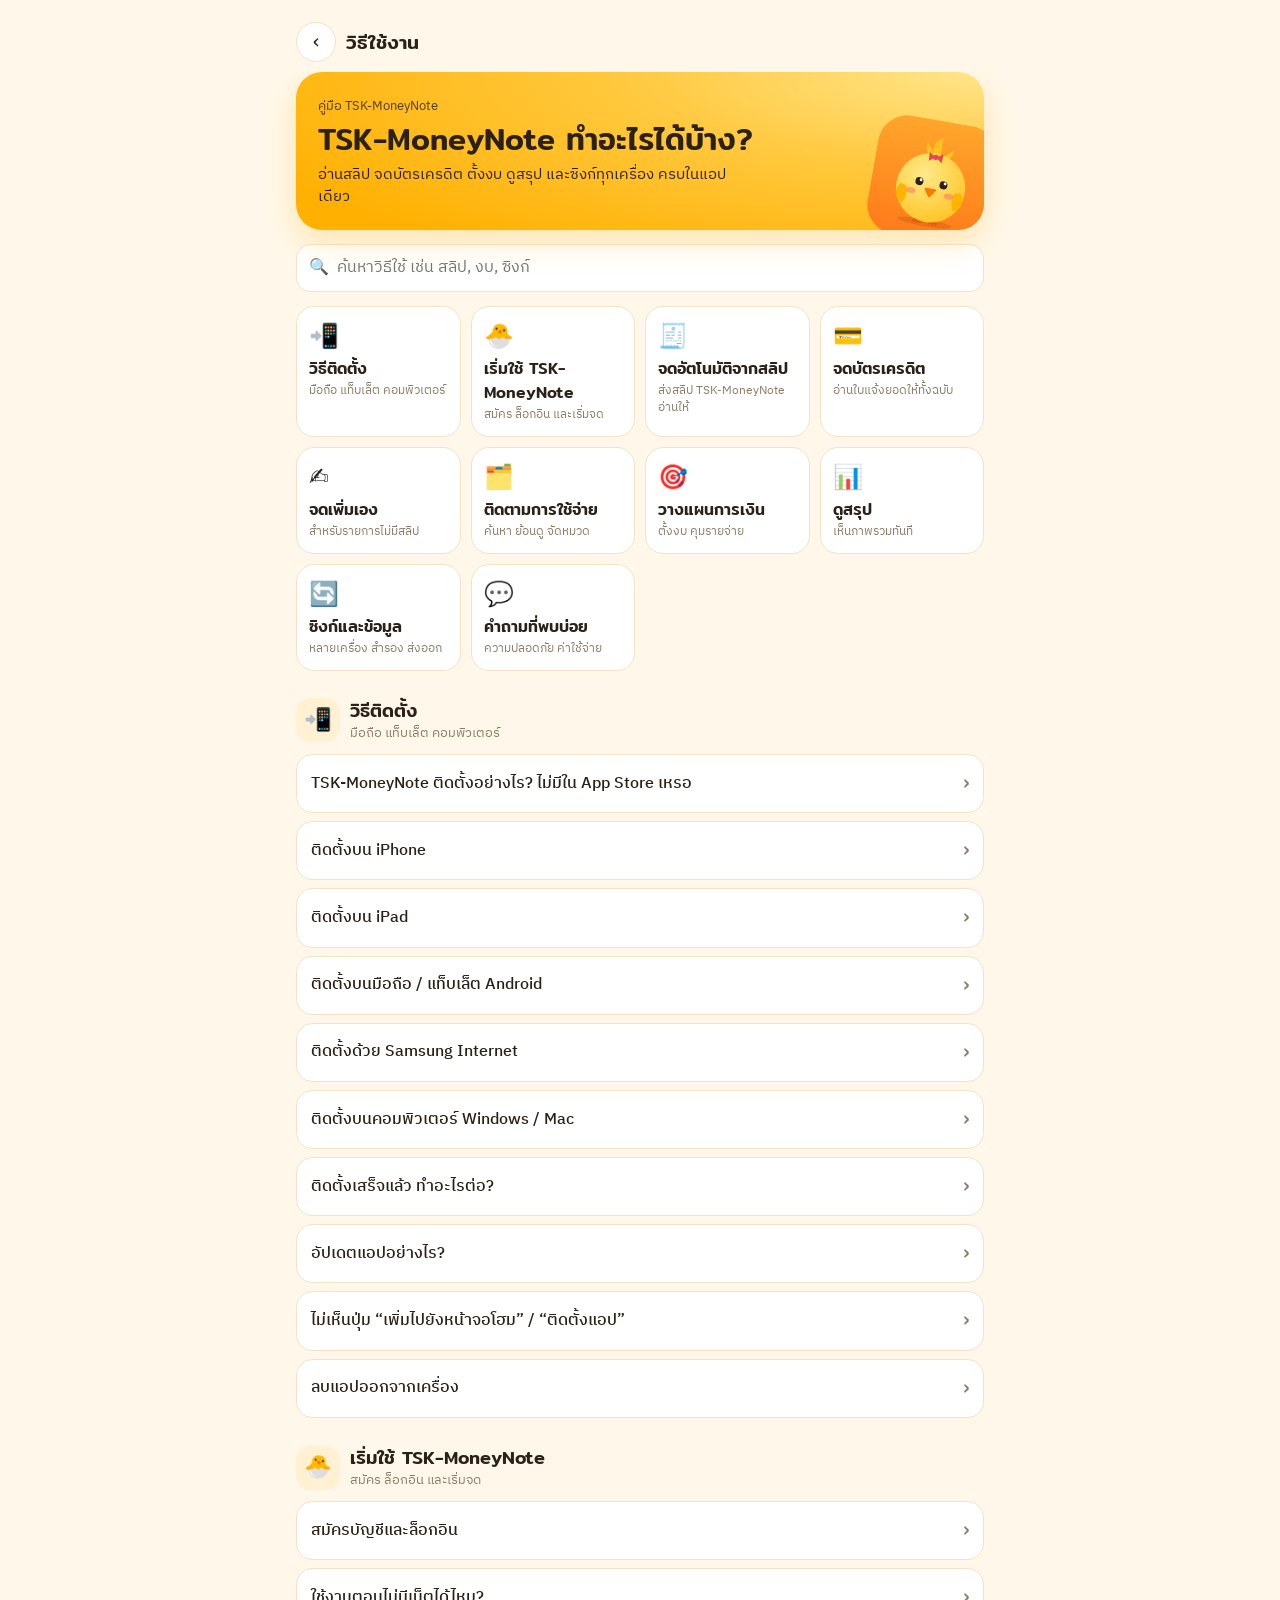
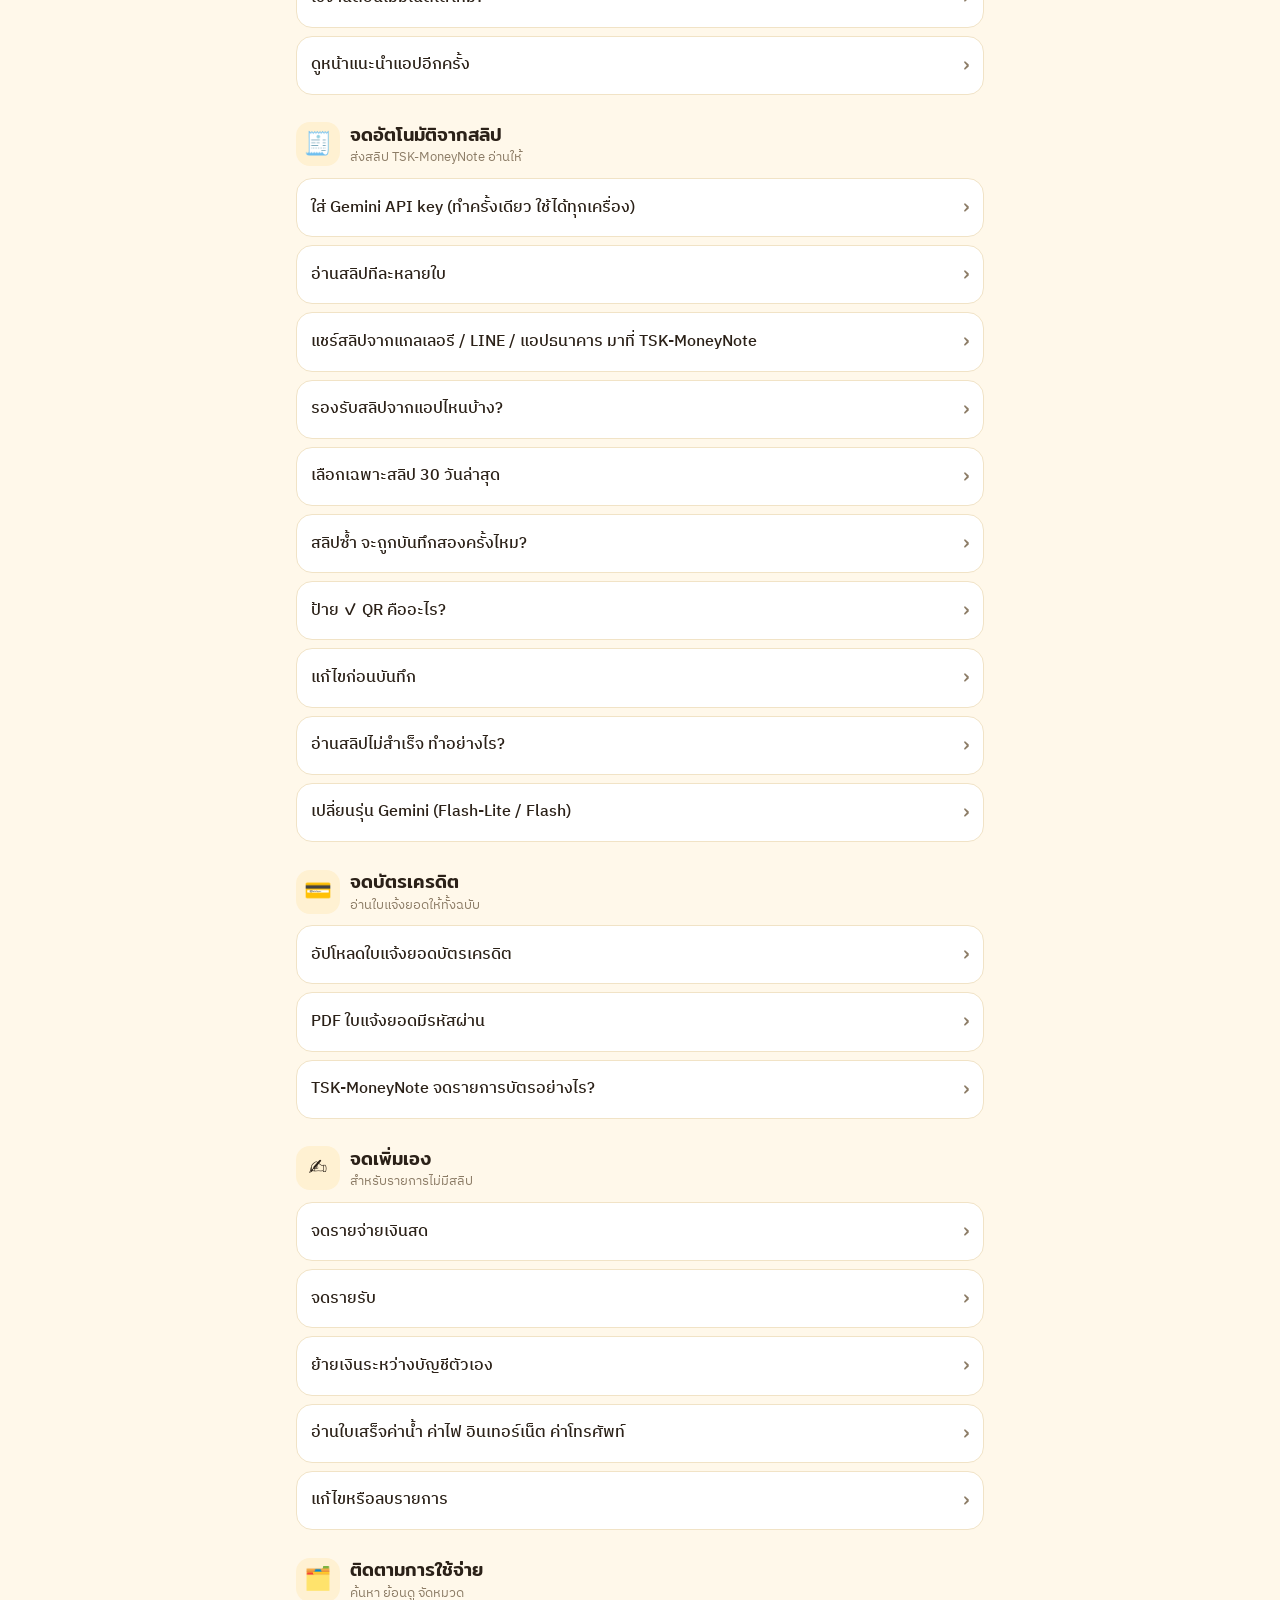
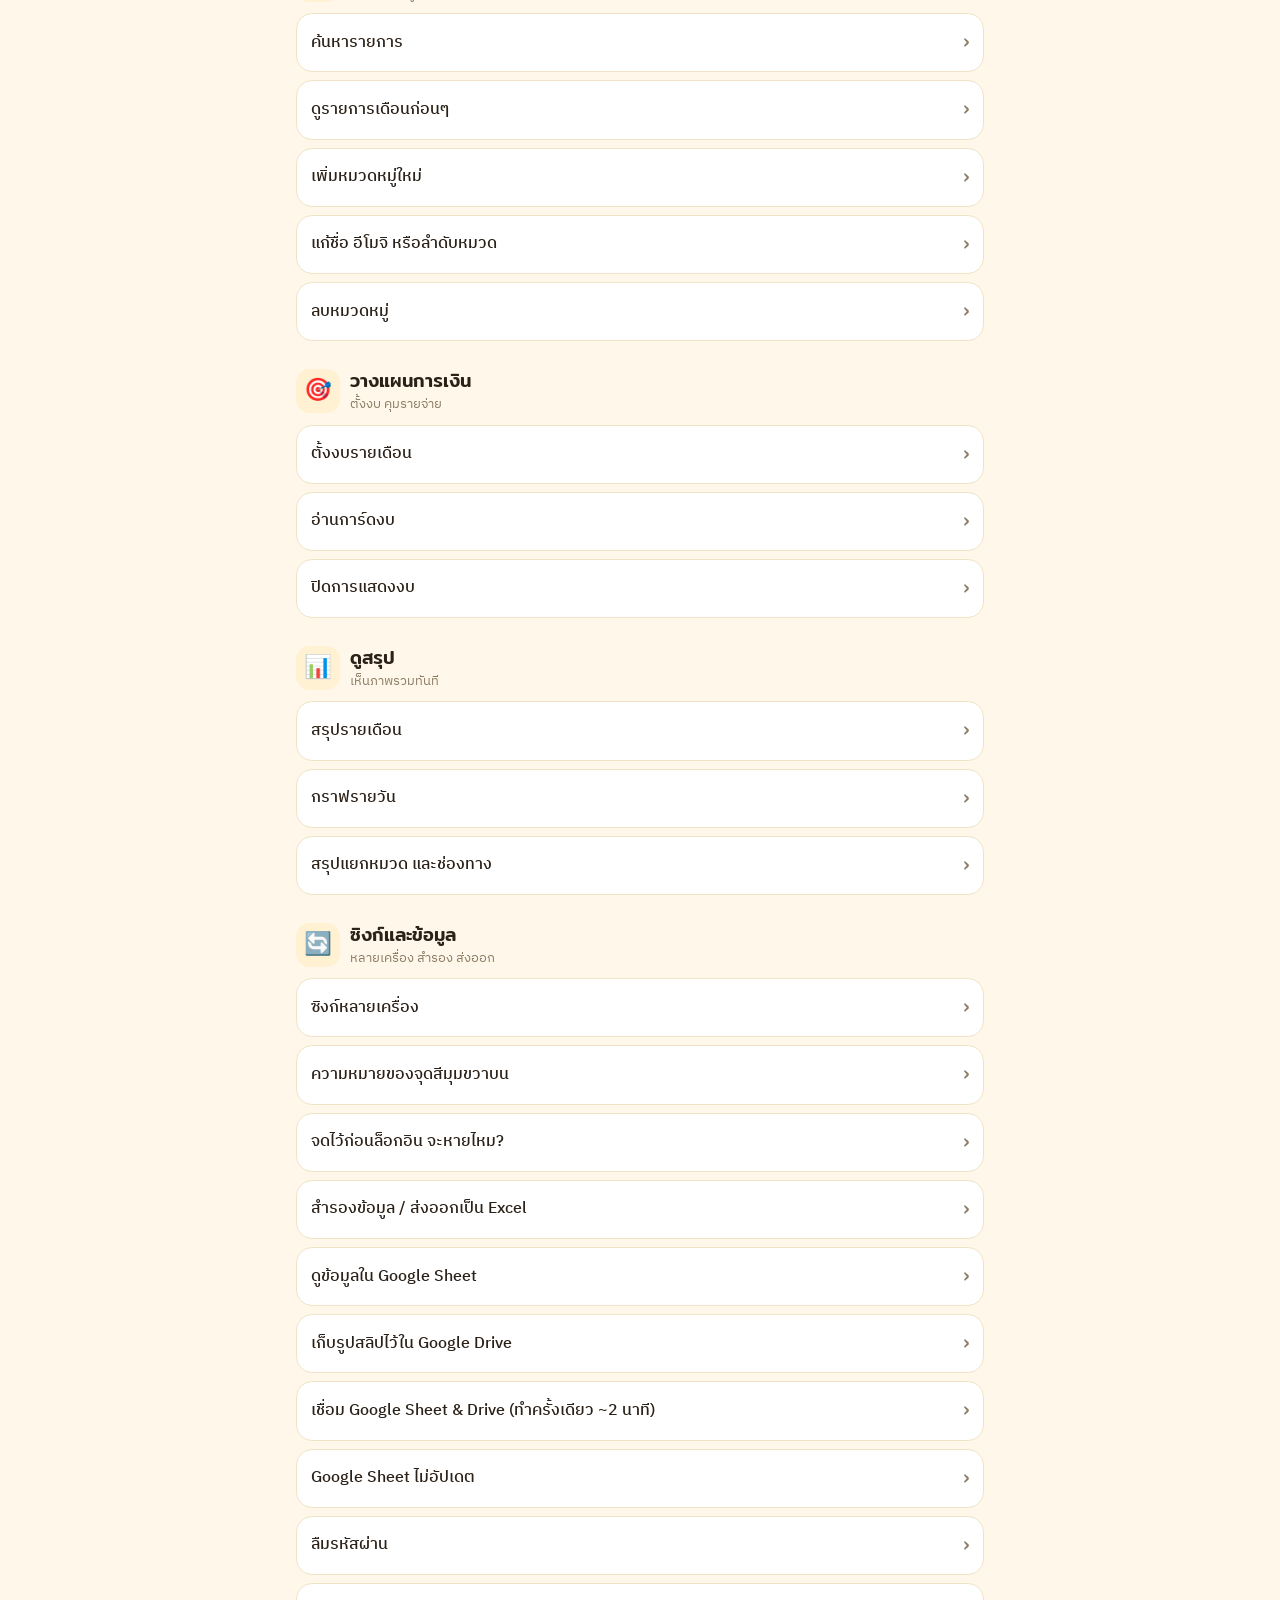
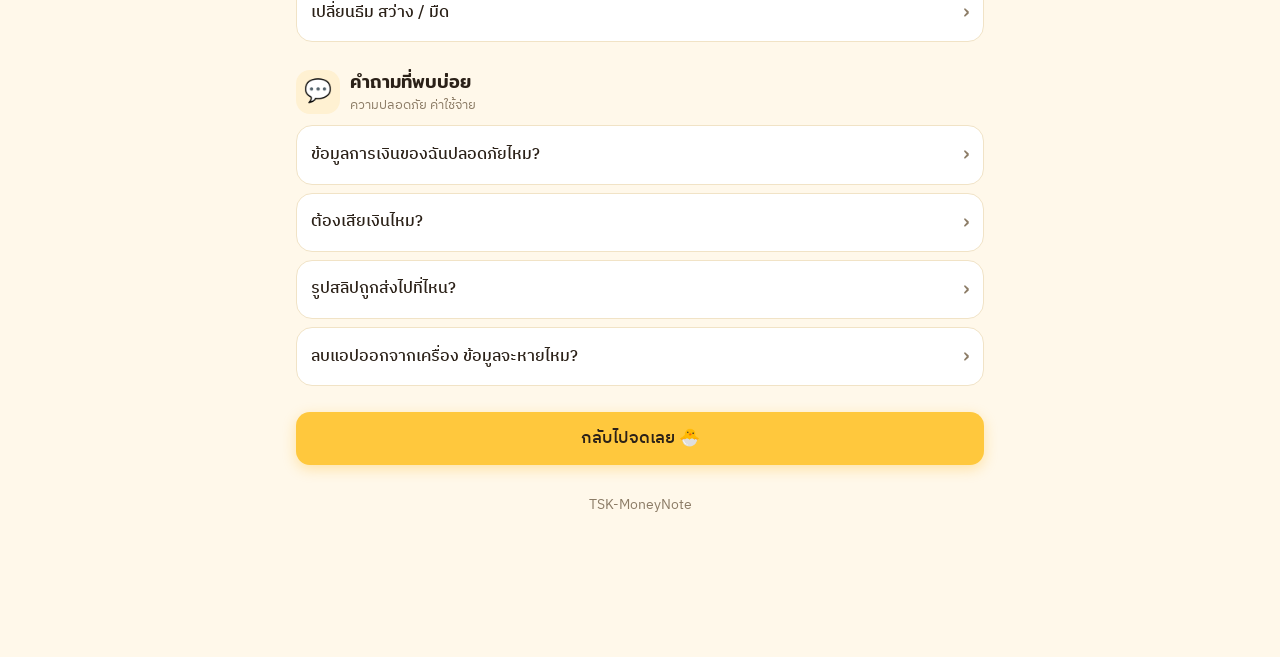
==== commit 4f3a80b0: "Rename the app to TSK-MoneyNote Change the app name, home-screen name, guide, Google Sheet menu and " ====
--- a/guide.html
+++ b/guide.html
@@ -3,8 +3,8 @@
 <head>
   <meta charset="utf-8">
   <meta name="viewport" content="width=device-width, initial-scale=1, viewport-fit=cover">
-  <title>วิธีใช้งานจุกจิก</title>
-  <meta name="description" content="คู่มือใช้งานจุกจิก JukJik แอปจดรายรับรายจ่าย อ่านสลิป ใบแจ้งยอดบัตรเครดิต งบประมาณ และซิงก์หลายเครื่อง">
+  <title>วิธีใช้งาน TSK-MoneyNote</title>
+  <meta name="description" content="คู่มือใช้งาน TSK-MoneyNote แอปจดรายรับรายจ่าย อ่านสลิป ใบแจ้งยอดบัตรเครดิต งบประมาณ และซิงก์หลายเครื่อง">
   <meta name="theme-color" content="#FFC83D">
   <link rel="icon" href="icons/icon.svg" type="image/svg+xml">
   <link rel="apple-touch-icon" href="icons/apple-touch-icon.png">
@@ -67,8 +67,8 @@
     </header>
 
     <section class="g-hero">
-      <small>คู่มือจุกจิก</small>
-      <h2>จุกจิกทำอะไรได้บ้าง?</h2>
+      <small>คู่มือ TSK-MoneyNote</small>
+      <h2>TSK-MoneyNote ทำอะไรได้บ้าง?</h2>
       <p>อ่านสลิป จดบัตรเครดิต ตั้งงบ ดูสรุป และซิงก์ทุกเครื่อง ครบในแอปเดียว</p>
       <img src="icons/icon.svg" alt="">
     </section>
@@ -83,41 +83,41 @@
     <section class="g-cta">
       <a class="btn primary big" href="./">กลับไปจดเลย 🐣</a>
     </section>
-    <p class="center muted small pad">จุกจิก JukJik</p>
+    <p class="center muted small pad">TSK-MoneyNote</p>
   </main>
   <div id="toast" class="toast" role="status" aria-live="polite"></div>
 
 <script>
 const GUIDE = [
   { id: 'install', icon: '📲', title: 'วิธีติดตั้ง', sub: 'มือถือ แท็บเล็ต คอมพิวเตอร์', items: [
-    { id: 'install-what', q: 'จุกจิกติดตั้งอย่างไร? ไม่มีใน App Store เหรอ', body:
-      '<p>จุกจิกเป็น <b>เว็บแอป (PWA)</b> ติดตั้งจากเบราว์เซอร์ได้เลย ไม่ต้องผ่าน App Store หรือ Play Store ติดตั้งแล้วจะมี<b>ไอคอนลูกเจี๊ยบบนหน้าจอ</b> เปิดเต็มจอเหมือนแอปทั่วไป ใช้ออฟไลน์ได้ และอัปเดตเองอัตโนมัติ</p><p>ลิงก์ติดตั้ง: <b>tunsupakorn.github.io/jukjik</b></p>' },
+    { id: 'install-what', q: 'TSK-MoneyNote ติดตั้งอย่างไร? ไม่มีใน App Store เหรอ', body:
+      '<p>TSK-MoneyNote เป็น <b>เว็บแอป (PWA)</b> ติดตั้งจากเบราว์เซอร์ได้เลย ไม่ต้องผ่าน App Store หรือ Play Store ติดตั้งแล้วจะมี<b>ไอคอนลูกเจี๊ยบบนหน้าจอ</b> เปิดเต็มจอเหมือนแอปทั่วไป ใช้ออฟไลน์ได้ และอัปเดตเองอัตโนมัติ</p><p>ลิงก์ติดตั้ง: <b>tunsupakorn.github.io/TSK-MoneyNote</b></p>' },
     { id: 'install-ios', q: 'ติดตั้งบน iPhone', steps: [
-      'เปิดแอป <b>Safari</b> (เข็มทิศสีฟ้า) แล้วเข้า <b>tunsupakorn.github.io/jukjik</b>',
+      'เปิดแอป <b>Safari</b> (เข็มทิศสีฟ้า) แล้วเข้า <b>tunsupakorn.github.io/TSK-MoneyNote</b>',
       'แตะปุ่ม <b>แชร์</b> ด้านล่าง (สี่เหลี่ยมมีลูกศรชี้ขึ้น)',
       'เลื่อนลงแล้วแตะ <b>เพิ่มไปยังหน้าจอโฮม</b>',
-      'ชื่อจะขึ้นว่า “จุกจิก” แตะ <b>เพิ่ม</b> มุมขวาบน',
+      'ชื่อจะขึ้นว่า “TSK-MoneyNote” แตะ <b>เพิ่ม</b> มุมขวาบน',
       'กลับไปหน้าจอโฮม แตะไอคอนลูกเจี๊ยบเพื่อเปิดแอป'],
       tip: 'ใช้ Safari จะง่ายที่สุด ถ้าเปิดใน Chrome หรือแอปอื่น (เช่น เปิดลิงก์จาก LINE) ให้กด ⋯ แล้วเลือก “เปิดใน Safari” ก่อน' },
     { id: 'install-ipad', q: 'ติดตั้งบน iPad', steps: [
-      'เปิด <b>Safari</b> แล้วเข้า <b>tunsupakorn.github.io/jukjik</b>',
+      'เปิด <b>Safari</b> แล้วเข้า <b>tunsupakorn.github.io/TSK-MoneyNote</b>',
       'แตะปุ่ม <b>แชร์</b> ที่แถบด้านบน ข้างช่องที่อยู่เว็บ',
       'แตะ <b>เพิ่มไปยังหน้าจอโฮม</b> แล้วแตะ <b>เพิ่ม</b>'],
       tip: 'บน iPad หน้าจอกว้าง แอปจะจัดหน้าให้อยู่ตรงกลางอ่านสบาย หมุนจอแนวนอนได้' },
     { id: 'install-android', q: 'ติดตั้งบนมือถือ / แท็บเล็ต Android', steps: [
-      'เปิด <b>Chrome</b> แล้วเข้า <b>tunsupakorn.github.io/jukjik</b>',
+      'เปิด <b>Chrome</b> แล้วเข้า <b>tunsupakorn.github.io/TSK-MoneyNote</b>',
       'ถ้ามีแถบ <b>ติดตั้งแอป</b> เด้งขึ้นด้านล่าง แตะได้เลย',
       'ถ้าไม่มี แตะเมนู <kbd>⋮</kbd> มุมขวาบน แล้วเลือก <b>ติดตั้งแอป</b> หรือ <b>เพิ่มลงในหน้าจอหลัก</b>',
       'แตะ <b>ติดตั้ง</b> ไอคอนจะขึ้นในหน้าจอหลักและในลิ้นชักแอป'] },
     { id: 'install-samsung', q: 'ติดตั้งด้วย Samsung Internet', steps: [
-      'เปิด <b>Samsung Internet</b> แล้วเข้า <b>tunsupakorn.github.io/jukjik</b>',
+      'เปิด <b>Samsung Internet</b> แล้วเข้า <b>tunsupakorn.github.io/TSK-MoneyNote</b>',
       'แตะเมนู <kbd>☰</kbd> ด้านล่าง',
       'แตะ <b>เพิ่มหน้าไปยัง</b> › <b>หน้าจอหลัก</b>'] },
     { id: 'install-pc', q: 'ติดตั้งบนคอมพิวเตอร์ Windows / Mac', steps: [
-      'เปิด <b>Chrome</b> หรือ <b>Microsoft Edge</b> แล้วเข้า <b>tunsupakorn.github.io/jukjik</b>',
+      'เปิด <b>Chrome</b> หรือ <b>Microsoft Edge</b> แล้วเข้า <b>tunsupakorn.github.io/TSK-MoneyNote</b>',
       'คลิกไอคอน <b>ติดตั้ง</b> (จอคอมมีลูกศรลง) ที่ท้ายช่องที่อยู่เว็บ',
       'หรือเมนู <kbd>⋮</kbd> › <b>บันทึกและแชร์</b> › <b>ติดตั้งหน้าเว็บเป็นแอป</b> (Edge: <kbd>⋯</kbd> › <b>แอป</b> › <b>ติดตั้งไซต์นี้เป็นแอป</b>)',
-      'คลิก <b>ติดตั้ง</b> จุกจิกจะเปิดเป็นหน้าต่างของตัวเอง และอยู่ใน Start menu / Launchpad'],
+      'คลิก <b>ติดตั้ง</b> TSK-MoneyNote จะเปิดเป็นหน้าต่างของตัวเอง และอยู่ใน Start menu / Launchpad'],
       tip: 'บน Mac ใช้ Safari ได้เช่นกัน: เมนู ไฟล์ › เพิ่มไปยัง Dock' },
     { id: 'install-after', q: 'ติดตั้งเสร็จแล้ว ทำอะไรต่อ?', steps: [
       'เปิดแอป แล้วดูหน้าแนะนำ 4 หน้า (หรือกด <b>ข้าม</b>)',
@@ -131,7 +131,7 @@
     { id: 'install-remove', q: 'ลบแอปออกจากเครื่อง', body:
       '<ul><li><b>iPhone/iPad:</b> กดค้างที่ไอคอน › <b>ลบแอป</b></li><li><b>Android:</b> กดค้างที่ไอคอน › <b>ถอนการติดตั้ง</b></li><li><b>คอมพิวเตอร์:</b> เปิดแอป › เมนู <kbd>⋯</kbd> › <b>ถอนการติดตั้ง</b></li></ul><p>ถ้าล็อกอินไว้ ข้อมูลยังอยู่ในบัญชี ติดตั้งใหม่แล้วล็อกอินกลับมาได้ทันที</p>' },
   ]},
-  { id: 'start', icon: '🐣', title: 'เริ่มใช้จุกจิก', sub: 'สมัคร ล็อกอิน และเริ่มจด', items: [
+  { id: 'start', icon: '🐣', title: 'เริ่มใช้ TSK-MoneyNote', sub: 'สมัคร ล็อกอิน และเริ่มจด', items: [
     { id: 'signup', q: 'สมัครบัญชีและล็อกอิน', steps: [
       'ไปที่แท็บ <b>⚙️ ตั้งค่า</b> › การ์ด <b>บัญชีและการซิงก์</b>',
       'กด <b>ยังไม่มีบัญชี? สมัครใหม่</b> แล้วกรอกอีเมลกับรหัสผ่าน (6 ตัวขึ้นไป)',
@@ -142,31 +142,31 @@
       '<p>ได้ จดรายการ แก้ไข และดูสรุปได้ตามปกติ พอกลับมาออนไลน์ แอปจะซิงก์ขึ้นบัญชีให้เอง (มุมขวาบนจะขึ้น “กำลังซิงก์…” แล้วเปลี่ยนเป็น “ซิงก์แล้ว”)</p><p>ยกเว้นการอ่านสลิป ที่ต้องใช้อินเทอร์เน็ต</p>' },
     { id: 'replay', q: 'ดูหน้าแนะนำแอปอีกครั้ง', steps: ['ไปที่ <b>⚙️ ตั้งค่า</b> › การ์ด <b>ติดตั้งเป็นแอป</b>', 'กด <b>ดูแนะนำการใช้งานอีกครั้ง</b>'] },
   ]},
-  { id: 'slip', icon: '🧾', title: 'จดอัตโนมัติจากสลิป', sub: 'ส่งสลิป จุกจิกอ่านให้', items: [
+  { id: 'slip', icon: '🧾', title: 'จดอัตโนมัติจากสลิป', sub: 'ส่งสลิป TSK-MoneyNote อ่านให้', items: [
     { id: 'gemini-key', q: 'ใส่ Gemini API key (ทำครั้งเดียว ใช้ได้ทุกเครื่อง)', steps: [
       'ไปที่ <b>⚙️ ตั้งค่า</b> › <b>ตั้งค่าอ่านสลิป</b> แล้วกด <b>① เปิดหน้าสร้าง key ฟรี</b>',
       'ในหน้า Google AI Studio กด <b>Create API key</b> แล้วกดคัดลอก',
-      'กลับมาที่จุกจิก กด <b>② 📋 วาง key จากคลิปบอร์ด</b> แอปจะทดสอบให้เอง แล้วขึ้น ✅ พร้อมใช้'],
+      'กลับมาที่ TSK-MoneyNote กด <b>② 📋 วาง key จากคลิปบอร์ด</b> แอปจะทดสอบให้เอง แล้วขึ้น ✅ พร้อมใช้'],
       tip: 'สร้าง key ได้ฟรี และมีโควตาพอสำหรับใช้ส่วนตัว ถ้าล็อกอินบัญชีไว้ key จะใช้กับทุกเครื่องที่ล็อกอินบัญชีเดียวกันโดยอัตโนมัติ' },
     { id: 'read-slips', q: 'อ่านสลิปทีละหลายใบ', steps: [
       'กดปุ่มเหลือง <b>🧾 อ่านสลิป</b> ตรงกลางด้านล่าง',
       'กดปุ่มเหลือง <b>🖼️ เลือกรูปสลิป</b> จะเปิดตารางรูปในเครื่อง แตะเลือกได้หลายรูป',
       'ดูรูปย่อที่เลือก กด <b>×</b> เพื่อเอาออก หรือกด <b>＋</b> เพื่อเพิ่ม',
-      'กด <b>🐣 อ่าน N สลิป</b> แล้วรอจุกจิกอ่าน (มีแถบบอกว่าอ่านไปกี่ใบแล้ว)',
+      'กด <b>🐣 อ่าน N สลิป</b> แล้วรอ TSK-MoneyNote อ่าน (มีแถบบอกว่าอ่านไปกี่ใบแล้ว)',
       'ตรวจรายการ แล้วกด <b>บันทึก N รายการ</b>'] },
-    { id: 'share', q: 'แชร์สลิปจากแกลเลอรี / LINE / แอปธนาคาร มาที่จุกจิก', steps: [
-      '<b>Android:</b> ติดตั้งจุกจิกบนหน้าจอหลักก่อน (ดูหัวข้อวิธีติดตั้ง)',
+    { id: 'share', q: 'แชร์สลิปจากแกลเลอรี / LINE / แอปธนาคาร มาที่ TSK-MoneyNote', steps: [
+      '<b>Android:</b> ติดตั้ง TSK-MoneyNote บนหน้าจอหลักก่อน (ดูหัวข้อวิธีติดตั้ง)',
       'เปิดรูปสลิปในแกลเลอรี, LINE หรือแอปธนาคาร แล้วกด <b>แชร์</b> (เลือกได้หลายรูป)',
-      'เลือก <b>จุกจิก</b> ในรายการแอป รูปจะมาอยู่ในหน้าอ่านสลิปให้กดอ่านได้เลย'],
+      'เลือก <b>TSK-MoneyNote</b> ในรายการแอป รูปจะมาอยู่ในหน้าอ่านสลิปให้กดอ่านได้เลย'],
       tip: 'iPhone/iPad ยังแชร์เข้าเว็บแอปไม่ได้ ให้ใช้ปุ่มเลือกรูป หรือคัดลอกรูปแล้วกด 📋 วางรูป บนคอมพิวเตอร์ลากรูปมาวาง หรือกด Ctrl+V ได้เลย' },
     { id: 'banks', q: 'รองรับสลิปจากแอปไหนบ้าง?', body:
       '<p>อ่านได้<b>ทุกธนาคาร</b> เพราะใช้ AI อ่านจากรูป ไม่ได้จำกัดเฉพาะบางแอป เช่น K PLUS, SCB EASY, Krungthai NEXT, Bangkok Bank, krungsri, ttb, GSB, พร้อมเพย์ และ e-wallet ที่มีหน้าสลิป</p><p>รวมถึงใบเสร็จร้านค้าที่ถ่ายรูปมาด้วย</p>' },
     { id: 'last30', q: 'เลือกเฉพาะสลิป 30 วันล่าสุด', body:
       '<p>ถ้าติ๊ก <b>เลือกเฉพาะสลิป 30 วันล่าสุดให้อัตโนมัติ</b> ไว้ (ค่าเริ่มต้น) สลิปที่เก่ากว่า 30 วันจะขึ้นป้าย <b>เกิน 30 วัน</b> และไม่ถูกเลือกไว้</p><p>ถ้าต้องการบันทึกสลิปเก่าด้วย ให้ติ๊กเลือกรายการนั้นเอง หรือเอาเครื่องหมายช่องนี้ออก</p>' },
     { id: 'dup', q: 'สลิปซ้ำ จะถูกบันทึกสองครั้งไหม?', body:
-      '<p>ไม่ จุกจิกเช็กซ้ำ 2 ชั้น:</p><ul><li><b>QR บนสลิป</b> – อ่านในเครื่องฟรี ได้เลขอ้างอิงจริงของธนาคาร ถ้าเคยบันทึกแล้วจะ<b>ข้ามทันทีโดยไม่ส่งให้ Gemini</b> (ไม่เสียโควตา ไม่เสียเวลา)</li><li><b>ข้อมูลในสลิป</b> – เลขอ้างอิง วันที่ เวลา ยอด และผู้รับ ถ้าตรงกับที่มีอยู่จะขึ้นป้ายสีส้ม <b>ซ้ำ</b> และไม่ถูกเลือกไว้</li></ul>' },
+      '<p>ไม่ TSK-MoneyNote เช็กซ้ำ 2 ชั้น:</p><ul><li><b>QR บนสลิป</b> – อ่านในเครื่องฟรี ได้เลขอ้างอิงจริงของธนาคาร ถ้าเคยบันทึกแล้วจะ<b>ข้ามทันทีโดยไม่ส่งให้ Gemini</b> (ไม่เสียโควตา ไม่เสียเวลา)</li><li><b>ข้อมูลในสลิป</b> – เลขอ้างอิง วันที่ เวลา ยอด และผู้รับ ถ้าตรงกับที่มีอยู่จะขึ้นป้ายสีส้ม <b>ซ้ำ</b> และไม่ถูกเลือกไว้</li></ul>' },
     { id: 'qr', q: 'ป้าย ✓ QR คืออะไร?', body:
-      '<p>แปลว่าจุกจิกอ่าน QR บนสลิปได้ และได้<b>เลขอ้างอิงจากธนาคารโดยตรง</b> (แม่นยำ 100%) ใช้กันสลิปซ้ำได้แน่นอน ส่วนยอดเงินและชื่อยังอ่านด้วย Gemini เพราะ QR บนสลิปไม่มียอดเงิน</p><p>สลิปที่ไม่มีป้ายนี้ก็ยังบันทึกได้ปกติ เช่น ภาพถูกครอปจน QR หาย ภาพเบลอ หรือเป็นใบเสร็จร้านค้า</p>' },
+      '<p>แปลว่า TSK-MoneyNote อ่าน QR บนสลิปได้ และได้<b>เลขอ้างอิงจากธนาคารโดยตรง</b> (แม่นยำ 100%) ใช้กันสลิปซ้ำได้แน่นอน ส่วนยอดเงินและชื่อยังอ่านด้วย Gemini เพราะ QR บนสลิปไม่มียอดเงิน</p><p>สลิปที่ไม่มีป้ายนี้ก็ยังบันทึกได้ปกติ เช่น ภาพถูกครอปจน QR หาย ภาพเบลอ หรือเป็นใบเสร็จร้านค้า</p>' },
     { id: 'review', q: 'แก้ไขก่อนบันทึก', body:
       '<p>ในหน้า <b>ตรวจก่อนบันทึก</b> แต่ละรายการแก้ได้ทันที:</p><ul><li>ประเภท รายจ่าย / รายรับ</li><li>จำนวนเงิน</li><li>หมวดหมู่</li><li>วันที่</li></ul><p>รายการที่ไม่ต้องการ ให้เอาเครื่องหมายถูกออก แล้วกดบันทึก ถ้าอยากเริ่มใหม่ทั้งหมด กด <b>ล้าง</b></p>' },
     { id: 'slip-fail', q: 'อ่านสลิปไม่สำเร็จ ทำอย่างไร?', body:
@@ -178,14 +178,14 @@
     { id: 'statement', q: 'อัปโหลดใบแจ้งยอดบัตรเครดิต', steps: [
       'ดาวน์โหลดใบแจ้งยอด (e-Statement) เป็นไฟล์ <b>PDF</b> จากอีเมลหรือแอปธนาคาร',
       'กดปุ่มเหลือง <b>🧾 อ่านสลิป</b> ตรงกลางด้านล่าง แล้วเลือกไฟล์ PDF',
-      'จุกจิกจะแยกทุกรายการในใบแจ้งยอดออกมาให้ตรวจ',
+      'TSK-MoneyNote จะแยกทุกรายการในใบแจ้งยอดออกมาให้ตรวจ',
       'กด <b>บันทึก</b>'],
       tip: 'ใบแจ้งยอดแบบกระดาษก็ใช้ได้ ถ่ายรูปทีละหน้าแล้วเลือกพร้อมกันหลายรูป' },
     { id: 'pdf-password', q: 'PDF ใบแจ้งยอดมีรหัสผ่าน', steps: [
       'เปิด PDF ในเครื่อง แล้วใส่รหัส (มักเป็นวันเดือนปีเกิด)',
       'สั่ง <b>พิมพ์</b> แล้วเลือก <b>บันทึกเป็น PDF</b> จะได้ไฟล์ใหม่ที่ไม่มีรหัส',
-      'เลือกไฟล์ใหม่นั้นในจุกจิก'] },
-    { id: 'card-rules', q: 'จุกจิกจดรายการบัตรอย่างไร?', body:
+      'เลือกไฟล์ใหม่นั้นใน TSK-MoneyNote'] },
+    { id: 'card-rules', q: 'TSK-MoneyNote จดรายการบัตรอย่างไร?', body:
       '<ul><li><b>รายการซื้อ</b> → รายจ่าย ช่องทางบัตร</li><li><b>ยอดผ่อน</b> (เช่น 3/10) → รายจ่าย พร้อมโน้ตงวดผ่อน</li><li><b>ดอกเบี้ย / ค่าธรรมเนียม</b> → หมวด 🧾 ค่าธรรมเนียม/ดอกเบี้ย</li><li><b>เงินคืน / Cashback / คืนเงิน</b> → รายรับ หมวด 🔁 เงินคืน</li><li><b>ยอดที่คุณจ่ายคืนบัตร</b> → ไม่นับ เพื่อไม่ให้รายจ่ายซ้ำกับรายการซื้อ</li></ul>' },
   ]},
   { id: 'manual', icon: '✍️', title: 'จดเพิ่มเอง', sub: 'สำหรับรายการไม่มีสลิป', items: [
@@ -197,9 +197,9 @@
       'กด <b>บันทึก</b>'] },
     { id: 'add-income', q: 'จดรายรับ', steps: ['กด <b>✏️ จดเอง</b>', 'แตะแท็บ <b>รายรับ</b> ด้านบน', 'ใส่ยอด เลือกหมวด เช่น 💼 เงินเดือน แล้วกด <b>บันทึก</b>'] },
     { id: 'transfer', q: 'ย้ายเงินระหว่างบัญชีตัวเอง', body:
-      '<p>รายการ <b>🔄 ย้ายเงิน</b> คือเงินที่แค่ย้ายที่ เช่น โอนจากบัญชี A ไปบัญชี B ของคุณเอง เติมเงินเข้า e-wallet ตัวเอง หรือชำระบัตรเครดิต รายการแบบนี้<b>ไม่นับเป็นรายรับหรือรายจ่าย</b> ยอดคงเหลือจึงไม่เพี้ยน</p><ul><li><b>อ่านจากสลิป:</b> ถ้าชื่อผู้โอนกับผู้รับเป็นคนเดียวกัน (เช่น “นายศุภกร น***” → “นายศุภกร นิตยวรรณ”) จุกจิกจะจดเป็นย้ายเงินให้เอง พร้อมเลขบัญชีต้นทางและปลายทาง</li><li><b>จดเอง:</b> กด <b>✏️ จดเอง</b> แล้วเลือกแท็บ <b>ย้ายเงิน</b></li><li>ถ้าสลิปมีค่าธรรมเนียม จะแยกเป็นรายจ่ายหมวด 🧾 ค่าธรรมเนียม อีกรายการ</li></ul><p class="g-tip">💡 ใส่ชื่อ-นามสกุลของคุณที่ <b>⚙️ ตั้งค่า</b> › <b>Gemini</b> เพื่อให้แยกได้แม่นขึ้น ถ้าชำระบัตรเครดิตแต่ไม่ได้นำเข้าใบแจ้งยอด ให้เปลี่ยนรายการนั้นเป็น “รายจ่าย” ตอนตรวจก่อนบันทึก</p>' },
+      '<p>รายการ <b>🔄 ย้ายเงิน</b> คือเงินที่แค่ย้ายที่ เช่น โอนจากบัญชี A ไปบัญชี B ของคุณเอง เติมเงินเข้า e-wallet ตัวเอง หรือชำระบัตรเครดิต รายการแบบนี้<b>ไม่นับเป็นรายรับหรือรายจ่าย</b> ยอดคงเหลือจึงไม่เพี้ยน</p><ul><li><b>อ่านจากสลิป:</b> ถ้าชื่อผู้โอนกับผู้รับเป็นคนเดียวกัน (เช่น “นายศุภกร น***” → “นายศุภกร นิตยวรรณ”) TSK-MoneyNote จะจดเป็นย้ายเงินให้เอง พร้อมเลขบัญชีต้นทางและปลายทาง</li><li><b>จดเอง:</b> กด <b>✏️ จดเอง</b> แล้วเลือกแท็บ <b>ย้ายเงิน</b></li><li>ถ้าสลิปมีค่าธรรมเนียม จะแยกเป็นรายจ่ายหมวด 🧾 ค่าธรรมเนียม อีกรายการ</li></ul><p class="g-tip">💡 ใส่ชื่อ-นามสกุลของคุณที่ <b>⚙️ ตั้งค่า</b> › <b>Gemini</b> เพื่อให้แยกได้แม่นขึ้น ถ้าชำระบัตรเครดิตแต่ไม่ได้นำเข้าใบแจ้งยอด ให้เปลี่ยนรายการนั้นเป็น “รายจ่าย” ตอนตรวจก่อนบันทึก</p>' },
     { id: 'bills', q: 'อ่านใบเสร็จค่าน้ำ ค่าไฟ อินเทอร์เน็ต ค่าโทรศัพท์', body:
-      '<p>ส่งรูปใบเสร็จหรือสลิปชำระบิลมาได้เลย จุกจิกจะจัดเข้าหมวดให้: ⚡ ค่าไฟ (MEA/PEA), 🚰 ค่าน้ำ (กปน./กปภ.), 🌐 อินเทอร์เน็ต (3BB, AIS Fibre, True), 📱 ค่าโทรศัพท์ (AIS, True, dtac) พร้อมเลขที่ผู้ใช้ไฟ/เบอร์โทร และรอบบิลในโน้ต</p>' },
+      '<p>ส่งรูปใบเสร็จหรือสลิปชำระบิลมาได้เลย TSK-MoneyNote จะจัดเข้าหมวดให้: ⚡ ค่าไฟ (MEA/PEA), 🚰 ค่าน้ำ (กปน./กปภ.), 🌐 อินเทอร์เน็ต (3BB, AIS Fibre, True), 📱 ค่าโทรศัพท์ (AIS, True, dtac) พร้อมเลขที่ผู้ใช้ไฟ/เบอร์โทร และรอบบิลในโน้ต</p>' },
     { id: 'edit', q: 'แก้ไขหรือลบรายการ', steps: ['ในหน้าหลัก แตะรายการที่ต้องการ', 'แก้ข้อมูลแล้วกด <b>บันทึก</b>', 'ถ้าจะลบ กด <b>ลบ</b> แล้วยืนยัน'] },
   ]},
   { id: 'track', icon: '🗂️', title: 'ติดตามการใช้จ่าย', sub: 'ค้นหา ย้อนดู จัดหมวด', items: [
@@ -228,14 +228,14 @@
     { id: 'backup', q: 'สำรองข้อมูล / ส่งออกเป็น Excel', body:
       '<p>ไปที่ <b>⚙️ ตั้งค่า</b> › <b>ข้อมูล</b>:</p><ul><li><b>สำรอง (JSON)</b> – เก็บไว้กู้คืนภายหลัง ด้วยปุ่ม <b>นำเข้า JSON</b></li><li><b>ส่งออก CSV</b> – เปิดใน Excel หรือ Google Sheets ได้ ภาษาไทยไม่เพี้ยน</li></ul>' },
     { id: 'sheet-what', q: 'ดูข้อมูลใน Google Sheet', body:
-      '<p>จุกจิกคัดลอกทุกรายการลง Google Sheet ของคุณอัตโนมัติ ประมาณ 5 วินาทีหลังมีการเปลี่ยนแปลง (รวมถึงแก้ไขและลบ) ในชีตมี 4 แท็บ:</p><ul><li><b>รายการ</b> – ทุกรายการ พร้อมคอลัมน์ ยอดสุทธิ (+/−) ไว้รวมยอดง่ายๆ</li><li><b>สรุปรายเดือน</b> – รายรับ รายจ่าย คงเหลือ ของแต่ละเดือน</li><li><b>แยกหมวด</b> – รายจ่ายแต่ละหมวด 12 เดือนล่าสุด</li><li><b>เกี่ยวกับ</b> – เวลาซิงก์ล่าสุด</li></ul><p class="g-tip">💡 ชีตถูกเขียนทับทุกครั้งที่ซิงก์ ถ้าแก้ในชีตจะหาย ถ้าอยากทำสูตรหรือกราฟเพิ่ม ให้สร้างแท็บใหม่แล้วดึงข้อมูลจากแท็บ “รายการ”</p>' },
+      '<p>TSK-MoneyNote คัดลอกทุกรายการลง Google Sheet ของคุณอัตโนมัติ ประมาณ 5 วินาทีหลังมีการเปลี่ยนแปลง (รวมถึงแก้ไขและลบ) ในชีตมี 4 แท็บ:</p><ul><li><b>รายการ</b> – ทุกรายการ พร้อมคอลัมน์ ยอดสุทธิ (+/−) ไว้รวมยอดง่ายๆ</li><li><b>สรุปรายเดือน</b> – รายรับ รายจ่าย คงเหลือ ของแต่ละเดือน</li><li><b>แยกหมวด</b> – รายจ่ายแต่ละหมวด 12 เดือนล่าสุด</li><li><b>เกี่ยวกับ</b> – เวลาซิงก์ล่าสุด</li></ul><p class="g-tip">💡 ชีตถูกเขียนทับทุกครั้งที่ซิงก์ ถ้าแก้ในชีตจะหาย ถ้าอยากทำสูตรหรือกราฟเพิ่ม ให้สร้างแท็บใหม่แล้วดึงข้อมูลจากแท็บ “รายการ”</p>' },
     { id: 'drive-slips', q: 'เก็บรูปสลิปไว้ใน Google Drive', body:
-      '<p>เมื่อเชื่อม Google Sheet แล้ว สลิปที่บันทึกจะถูกเก็บในโฟลเดอร์ <b>“จุกจิก JukJik — สลิป”</b> ใน Google Drive ของคุณ แยกโฟลเดอร์ตามเดือน ชื่อไฟล์บอกวันที่ เวลา ประเภท และยอด</p><ul><li>รายการที่มีสลิปจะมี 📎 ในหน้าหลัก แตะรายการแล้วกด <b>📎 ดูสลิปใน Google Drive</b></li><li>ในชีต “รายการ” มีคอลัมน์ <b>สลิป</b> พร้อมลิงก์</li><li>เปิดหรือปิดได้ที่ <b>⚙️ ตั้งค่า</b> › <b>Google Sheet &amp; Drive</b> › ตั้งค่าเพิ่มเติม</li></ul>' },
+      '<p>เมื่อเชื่อม Google Sheet แล้ว สลิปที่บันทึกจะถูกเก็บในโฟลเดอร์ <b>“TSK-MoneyNote — สลิป”</b> ใน Google Drive ของคุณ แยกโฟลเดอร์ตามเดือน ชื่อไฟล์บอกวันที่ เวลา ประเภท และยอด</p><ul><li>รายการที่มีสลิปจะมี 📎 ในหน้าหลัก แตะรายการแล้วกด <b>📎 ดูสลิปใน Google Drive</b></li><li>ในชีต “รายการ” มีคอลัมน์ <b>สลิป</b> พร้อมลิงก์</li><li>เปิดหรือปิดได้ที่ <b>⚙️ ตั้งค่า</b> › <b>Google Sheet &amp; Drive</b> › ตั้งค่าเพิ่มเติม</li></ul>' },
     { id: 'sheet-setup', q: 'เชื่อม Google Sheet & Drive (ทำครั้งเดียว ~2 นาที)', steps: [
       'ในแอป ไปที่ <b>⚙️ ตั้งค่า</b> › <b>📗 Google Sheet &amp; Drive</b> › กด <b>① สร้างชีตของฉัน</b> แล้วกด <b>ทำสำเนา</b>',
-      '<b>บนคอมพิวเตอร์</b> เปิดชีตที่สร้าง › เมนู <b>🐣 จุกจิก › เชื่อมกับแอปจุกจิก</b> (ครั้งแรกจะให้กด “อนุญาต”)',
+      '<b>บนคอมพิวเตอร์</b> เปิดชีตที่สร้าง › เมนู <b>🐣 TSK-MoneyNote › เชื่อมกับแอป</b> (ครั้งแรกจะให้กด “อนุญาต”)',
       'ถ้าขึ้นว่า “เหลืออีกขั้นเดียว” ให้ทำตามขั้นตอนบนจอ (เปิดเป็นเว็บแอป) แล้วเปิดเมนูเดิมอีกครั้ง',
-      'กดปุ่ม <b>🐣 เปิดแอปจุกจิกและเชื่อมต่อให้อัตโนมัติ</b> › แอปถามยืนยัน › กด <b>ตกลง</b> เสร็จแล้ว!'],
+      'กดปุ่ม <b>🐣 เปิดแอป TSK-MoneyNote และเชื่อมต่อให้อัตโนมัติ</b> › แอปถามยืนยัน › กด <b>ตกลง</b> เสร็จแล้ว!'],
       tip: 'เชื่อมครั้งเดียว ทุกเครื่องที่ล็อกอินบัญชีเดียวกันใช้ได้เลย ถ้าใช้แอปบนมือถือ ในหน้าต่างเชื่อมต่อกด “เชื่อมจากมือถือ / คัดลอกลิงก์เอง” แล้วส่งลิงก์ทาง LINE หาตัวเอง เปิดบนมือถือได้เลย ตอนกดอนุญาต Google จะเตือนว่าแอปยังไม่ได้รับการยืนยัน เป็นเรื่องปกติของสคริปต์ส่วนตัว (Advanced › Go to … › Allow)' },
     { id: 'sheet-problem', q: 'Google Sheet ไม่อัปเดต', body:
       '<ul><li>ดูข้อความในการ์ด <b>📗 Google Sheet</b> ในตั้งค่า แล้วกด <b>ซิงก์ตอนนี้</b></li><li><b>“สคริปต์นี้จับคู่กับแอปอื่นไว้แล้ว”</b> – เปิดหน้าแก้ไขสคริปต์ เลือกฟังก์ชัน <b>resetPairing</b> แล้วกด <b>เรียกใช้</b> จากนั้นเชื่อมใหม่ในแอป</li><li><b>“สคริปต์ตอบกลับไม่ถูกต้อง”</b> – ตรวจว่าลิงก์ถูกต้อง และสคริปต์ได้รับอนุญาต (Allow) แล้ว</li></ul>' },
@@ -245,7 +245,7 @@
   { id: 'faq', icon: '💬', title: 'คำถามที่พบบ่อย', sub: 'ความปลอดภัย ค่าใช้จ่าย', items: [
     { id: 'safe', q: 'ข้อมูลการเงินของฉันปลอดภัยไหม?', body: '<p>ข้อมูลเก็บในฐานข้อมูล Firebase ที่กรุงเทพฯ ตั้งกฎไว้ว่า<b>แต่ละบัญชีเห็นเฉพาะข้อมูลของตัวเอง</b> คนอื่นเปิดดูไม่ได้ แม้จะรู้ลิงก์แอปก็ตาม</p>' },
     { id: 'cost', q: 'ต้องเสียเงินไหม?', body: '<p>ไม่ต้อง ทุกส่วนใช้แผนฟรี ทั้งเว็บ (GitHub Pages), ฐานข้อมูล (Firebase Spark) และการอ่านสลิป (โควตาฟรีของ Gemini) ซึ่งพอสำหรับใช้ส่วนตัว</p>' },
-    { id: 'gemini-privacy', q: 'รูปสลิปถูกส่งไปที่ไหน?', body: '<p>รูปสลิปถูกส่งไปให้ Gemini ของ Google อ่านเฉพาะตอนที่คุณกดเลือกไฟล์ จุกจิกไม่เก็บรูปไว้ เก็บแค่ตัวเลขและข้อความที่อ่านได้</p>' },
+    { id: 'gemini-privacy', q: 'รูปสลิปถูกส่งไปที่ไหน?', body: '<p>รูปสลิปถูกส่งไปให้ Gemini ของ Google อ่านเฉพาะตอนที่คุณกดเลือกไฟล์ TSK-MoneyNote ไม่เก็บรูปไว้ เก็บแค่ตัวเลขและข้อความที่อ่านได้</p>' },
     { id: 'delete-app', q: 'ลบแอปออกจากเครื่อง ข้อมูลจะหายไหม?', body: '<p>ถ้าล็อกอินไว้ ข้อมูลไม่หาย ติดตั้งใหม่แล้วล็อกอินบัญชีเดิมได้เลย แต่ถ้าไม่เคยล็อกอิน ข้อมูลอยู่แค่ในเครื่อง ควรกด <b>สำรอง (JSON)</b> ไว้ก่อน</p>' },
   ]},
 ];
--- a/styles.css
+++ b/styles.css
@@ -1,4 +1,4 @@
-/* จุกจิก JukJik — one bold chick-yellow, everything else warm neutrals */
+/* TSK-MoneyNote — one bold chick-yellow, everything else warm neutrals */
 :root {
   color-scheme: light;
   --bg: #FFF8EA;
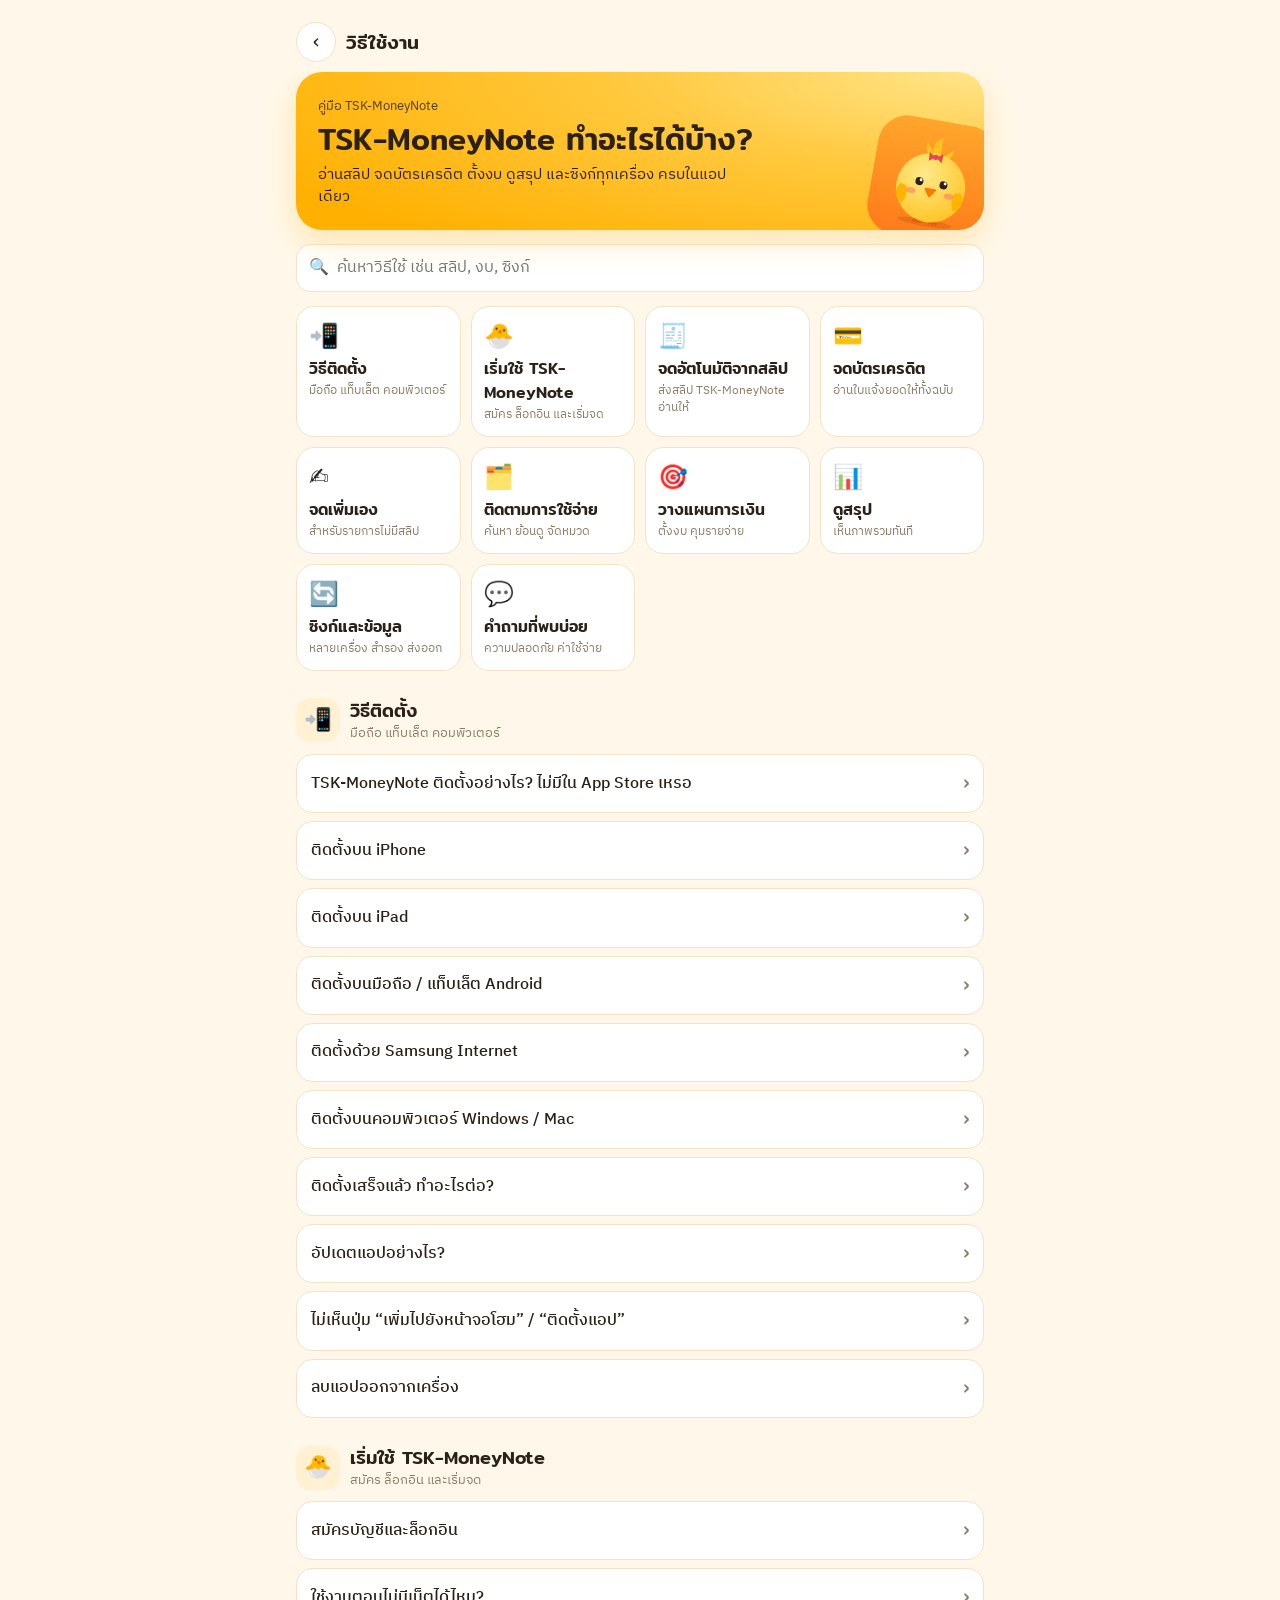
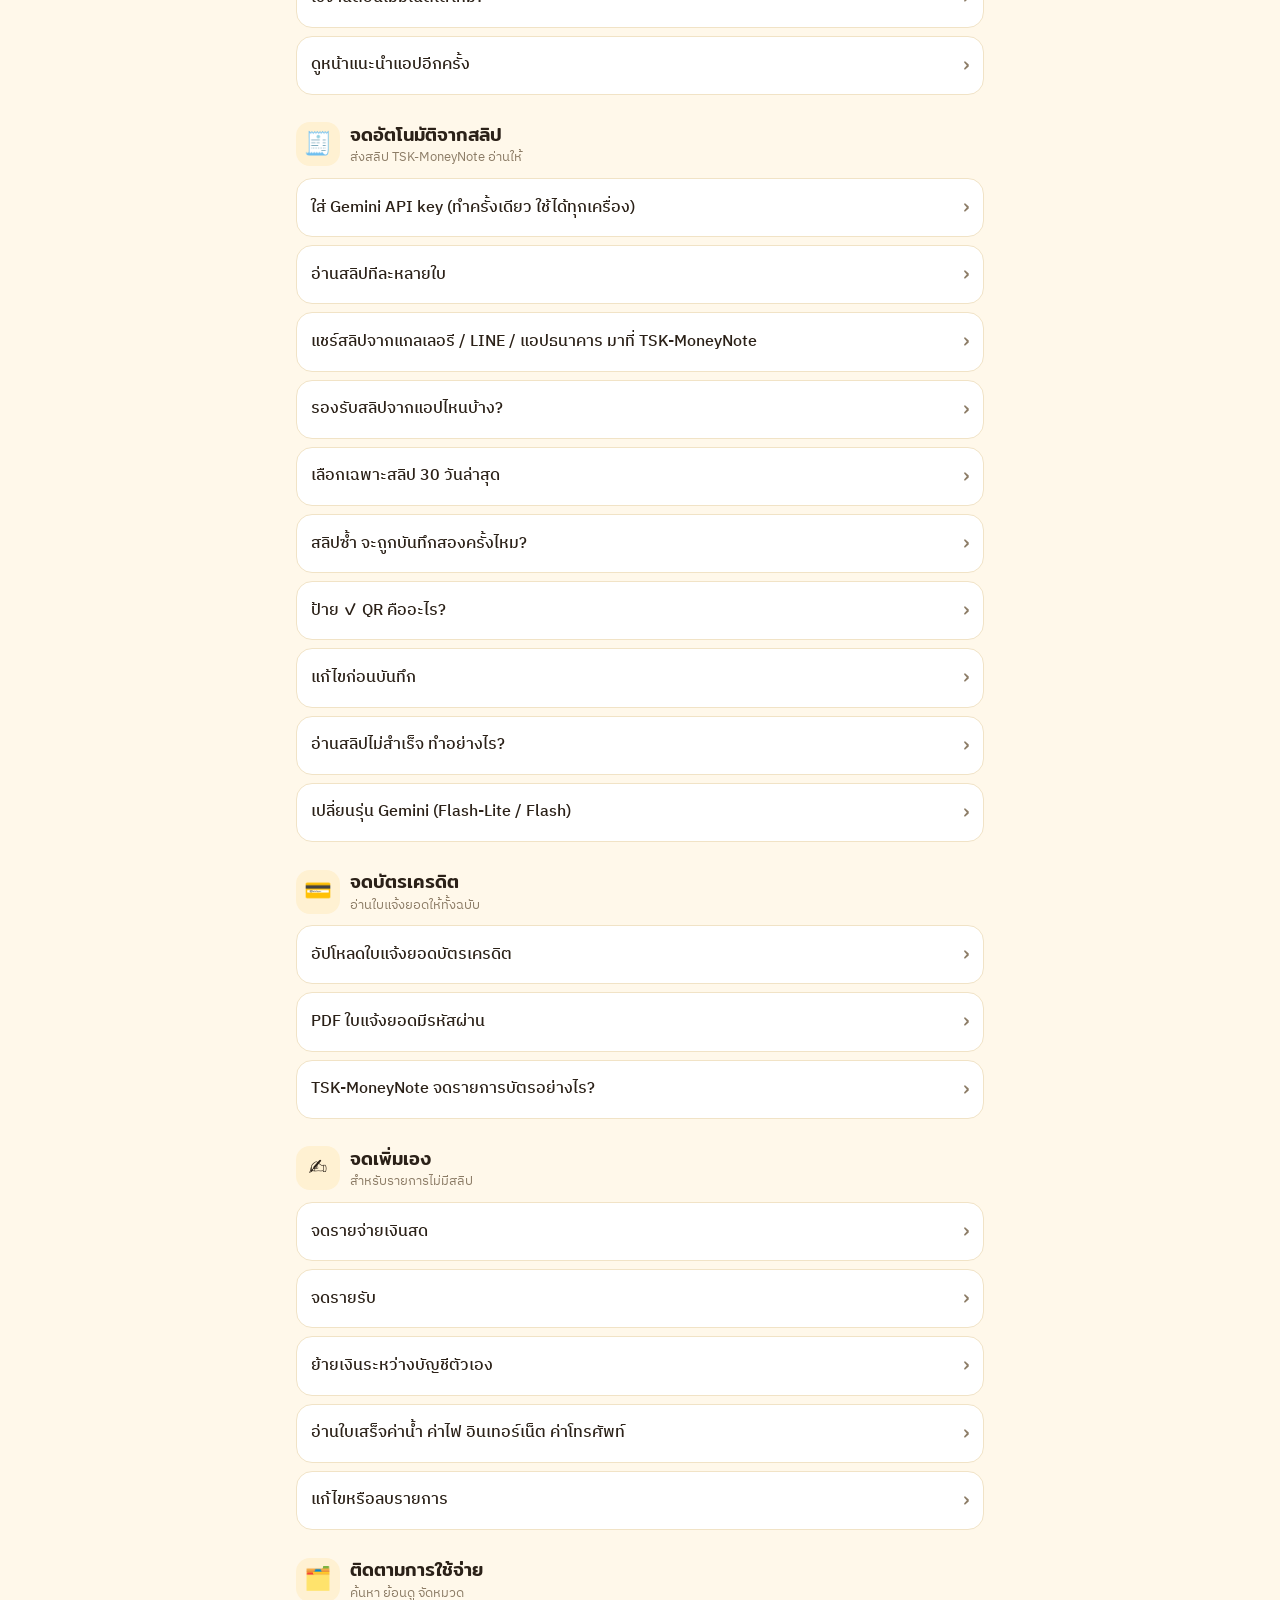
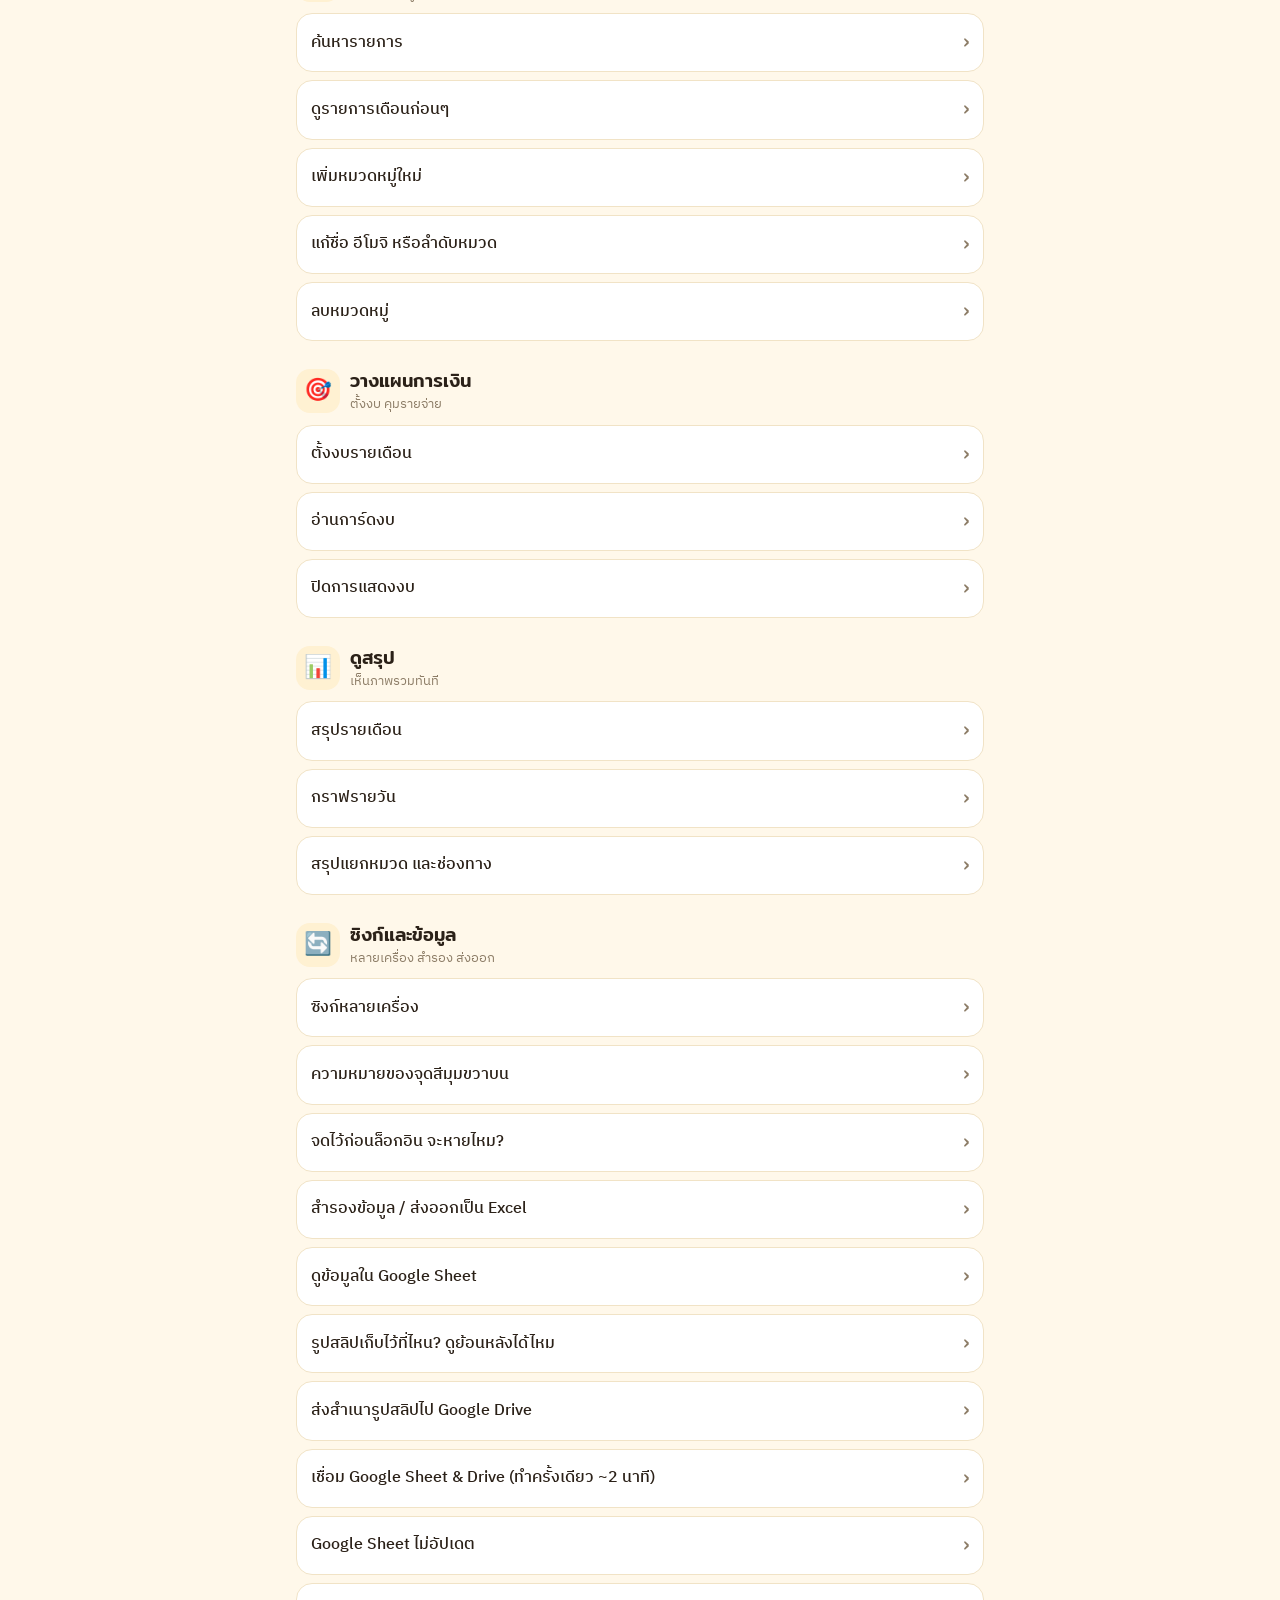
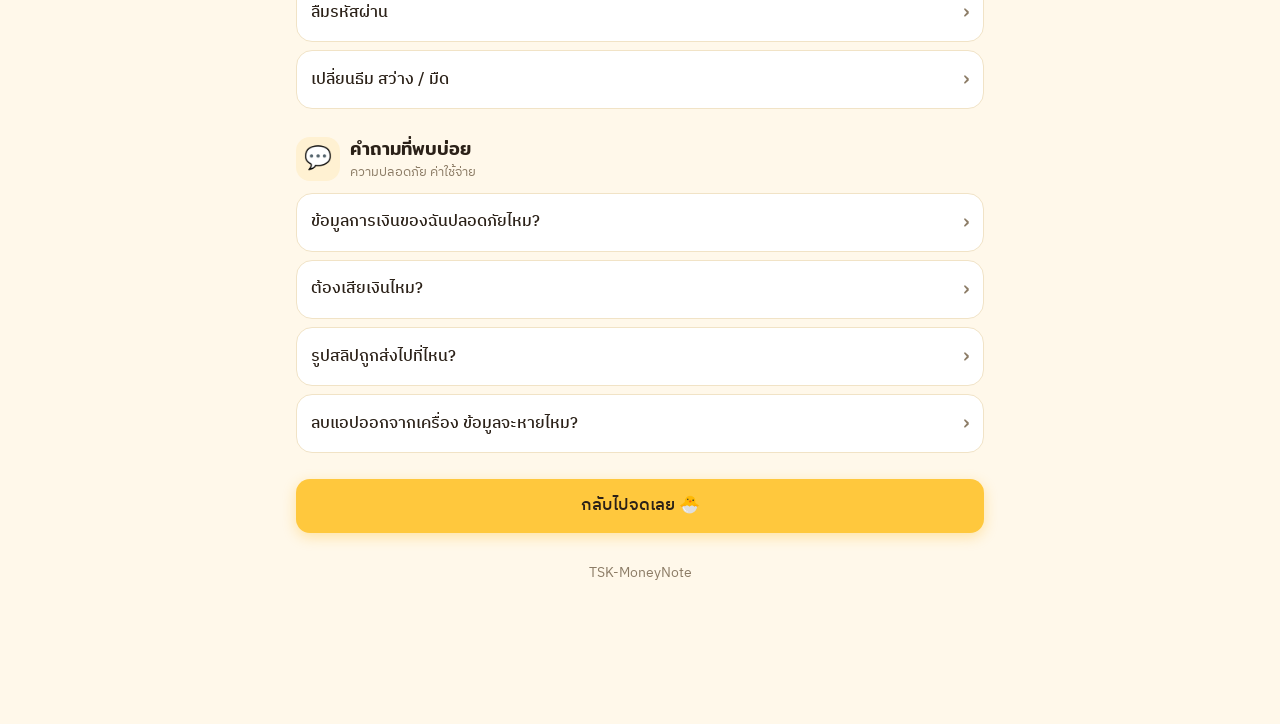
==== commit b1074979: "Keep slip images in Firestore next to their entry Saved slip photos are shrunk to a readable JPEG (a" ====
--- a/guide.html
+++ b/guide.html
@@ -229,8 +229,10 @@
       '<p>ไปที่ <b>⚙️ ตั้งค่า</b> › <b>ข้อมูล</b>:</p><ul><li><b>สำรอง (JSON)</b> – เก็บไว้กู้คืนภายหลัง ด้วยปุ่ม <b>นำเข้า JSON</b></li><li><b>ส่งออก CSV</b> – เปิดใน Excel หรือ Google Sheets ได้ ภาษาไทยไม่เพี้ยน</li></ul>' },
     { id: 'sheet-what', q: 'ดูข้อมูลใน Google Sheet', body:
       '<p>TSK-MoneyNote คัดลอกทุกรายการลง Google Sheet ของคุณอัตโนมัติ ประมาณ 5 วินาทีหลังมีการเปลี่ยนแปลง (รวมถึงแก้ไขและลบ) ในชีตมี 4 แท็บ:</p><ul><li><b>รายการ</b> – ทุกรายการ พร้อมคอลัมน์ ยอดสุทธิ (+/−) ไว้รวมยอดง่ายๆ</li><li><b>สรุปรายเดือน</b> – รายรับ รายจ่าย คงเหลือ ของแต่ละเดือน</li><li><b>แยกหมวด</b> – รายจ่ายแต่ละหมวด 12 เดือนล่าสุด</li><li><b>เกี่ยวกับ</b> – เวลาซิงก์ล่าสุด</li></ul><p class="g-tip">💡 ชีตถูกเขียนทับทุกครั้งที่ซิงก์ ถ้าแก้ในชีตจะหาย ถ้าอยากทำสูตรหรือกราฟเพิ่ม ให้สร้างแท็บใหม่แล้วดึงข้อมูลจากแท็บ “รายการ”</p>' },
-    { id: 'drive-slips', q: 'เก็บรูปสลิปไว้ใน Google Drive', body:
-      '<p>เมื่อเชื่อม Google Sheet แล้ว สลิปที่บันทึกจะถูกเก็บในโฟลเดอร์ <b>“TSK-MoneyNote — สลิป”</b> ใน Google Drive ของคุณ แยกโฟลเดอร์ตามเดือน ชื่อไฟล์บอกวันที่ เวลา ประเภท และยอด</p><ul><li>รายการที่มีสลิปจะมี 📎 ในหน้าหลัก แตะรายการแล้วกด <b>📎 ดูสลิปใน Google Drive</b></li><li>ในชีต “รายการ” มีคอลัมน์ <b>สลิป</b> พร้อมลิงก์</li><li>เปิดหรือปิดได้ที่ <b>⚙️ ตั้งค่า</b> › <b>Google Sheet &amp; Drive</b> › ตั้งค่าเพิ่มเติม</li></ul>' },
+    { id: 'app-slips', q: 'รูปสลิปเก็บไว้ที่ไหน? ดูย้อนหลังได้ไหม', body:
+      '<p>เมื่อล็อกอินอยู่ รูปสลิปที่บันทึกจะถูก<b>เก็บไว้ในแอป</b>คู่กับรายการ (ย่อรูปให้เล็กแต่ยังอ่านออก) ซิงก์ทุกเครื่อง ไม่ต้องเชื่อม Google Sheet</p><ul><li>รายการที่มีสลิปจะมี 📎 ในหน้าหลัก แตะรายการแล้วกด <b>🧾 ดูสลิป</b></li><li>ลบรายการแล้วรูปสลิปถูกลบไปด้วย</li><li>ใบแจ้งยอดบัตรเครดิต (PDF) ไม่ถูกเก็บ</li><li>ปิดได้ที่ <b>⚙️ ตั้งค่า</b> › <b>💾 ข้อมูล</b> › <i>เก็บรูปสลิปไว้ในแอป</i></li></ul>' },
+    { id: 'drive-slips', q: 'ส่งสำเนารูปสลิปไป Google Drive', body:
+      '<p>ถ้าเชื่อม Google Sheet ไว้ด้วย สลิปที่บันทึกจะถูกส่งสำเนาไปเก็บในโฟลเดอร์ <b>“TSK-MoneyNote — สลิป”</b> ใน Google Drive ของคุณ แยกโฟลเดอร์ตามเดือน ชื่อไฟล์บอกวันที่ เวลา ประเภท และยอด</p><ul><li>รายการที่มีสลิปจะมี 📎 ในหน้าหลัก แตะรายการแล้วกด <b>📎 ดูสลิปใน Google Drive</b></li><li>ในชีต “รายการ” มีคอลัมน์ <b>สลิป</b> พร้อมลิงก์</li><li>เปิดหรือปิดได้ที่ <b>⚙️ ตั้งค่า</b> › <b>Google Sheet &amp; Drive</b> › ตั้งค่าเพิ่มเติม</li></ul>' },
     { id: 'sheet-setup', q: 'เชื่อม Google Sheet & Drive (ทำครั้งเดียว ~2 นาที)', steps: [
       'ในแอป ไปที่ <b>⚙️ ตั้งค่า</b> › <b>📗 Google Sheet &amp; Drive</b> › กด <b>① สร้างชีตของฉัน</b> แล้วกด <b>ทำสำเนา</b>',
       '<b>บนคอมพิวเตอร์</b> เปิดชีตที่สร้าง › เมนู <b>🐣 TSK-MoneyNote › เชื่อมกับแอป</b> (ครั้งแรกจะให้กด “อนุญาต”)',
--- a/styles.css
+++ b/styles.css
@@ -283,6 +283,12 @@
 .sheet[open] { animation: up .22s ease-out; }
 @keyframes up { from { transform: translateY(40px); opacity: 0; } }
 @media (min-width: 700px) { .sheet { margin: auto; border-radius: 26px; } }
+.slipview { border: 0; padding: 0; margin: auto; max-width: min(560px, 100vw); max-height: 100vh; background: transparent; }
+.slipview::backdrop { background: rgba(10, 8, 4, .85); }
+.slip-view { position: relative; display: grid; place-items: center; min-width: 200px; min-height: 200px; padding: 12px; }
+.slip-view img { display: block; max-width: 100%; max-height: calc(100vh - 24px); border-radius: 14px; background: #fff; }
+.slip-view .icon-btn { position: absolute; top: 18px; right: 18px; background: var(--surface); color: var(--text); }
+.slip-view p { background: var(--surface); padding: 16px; border-radius: 14px; }
 .sheet-body { padding: 10px 18px calc(18px + env(safe-area-inset-bottom)); display: grid; gap: 12px; }
 .grab { width: 44px; height: 5px; border-radius: 9px; background: var(--line); margin: 0 auto 2px; }
 .sheet h2 { font-size: 1.2rem; }
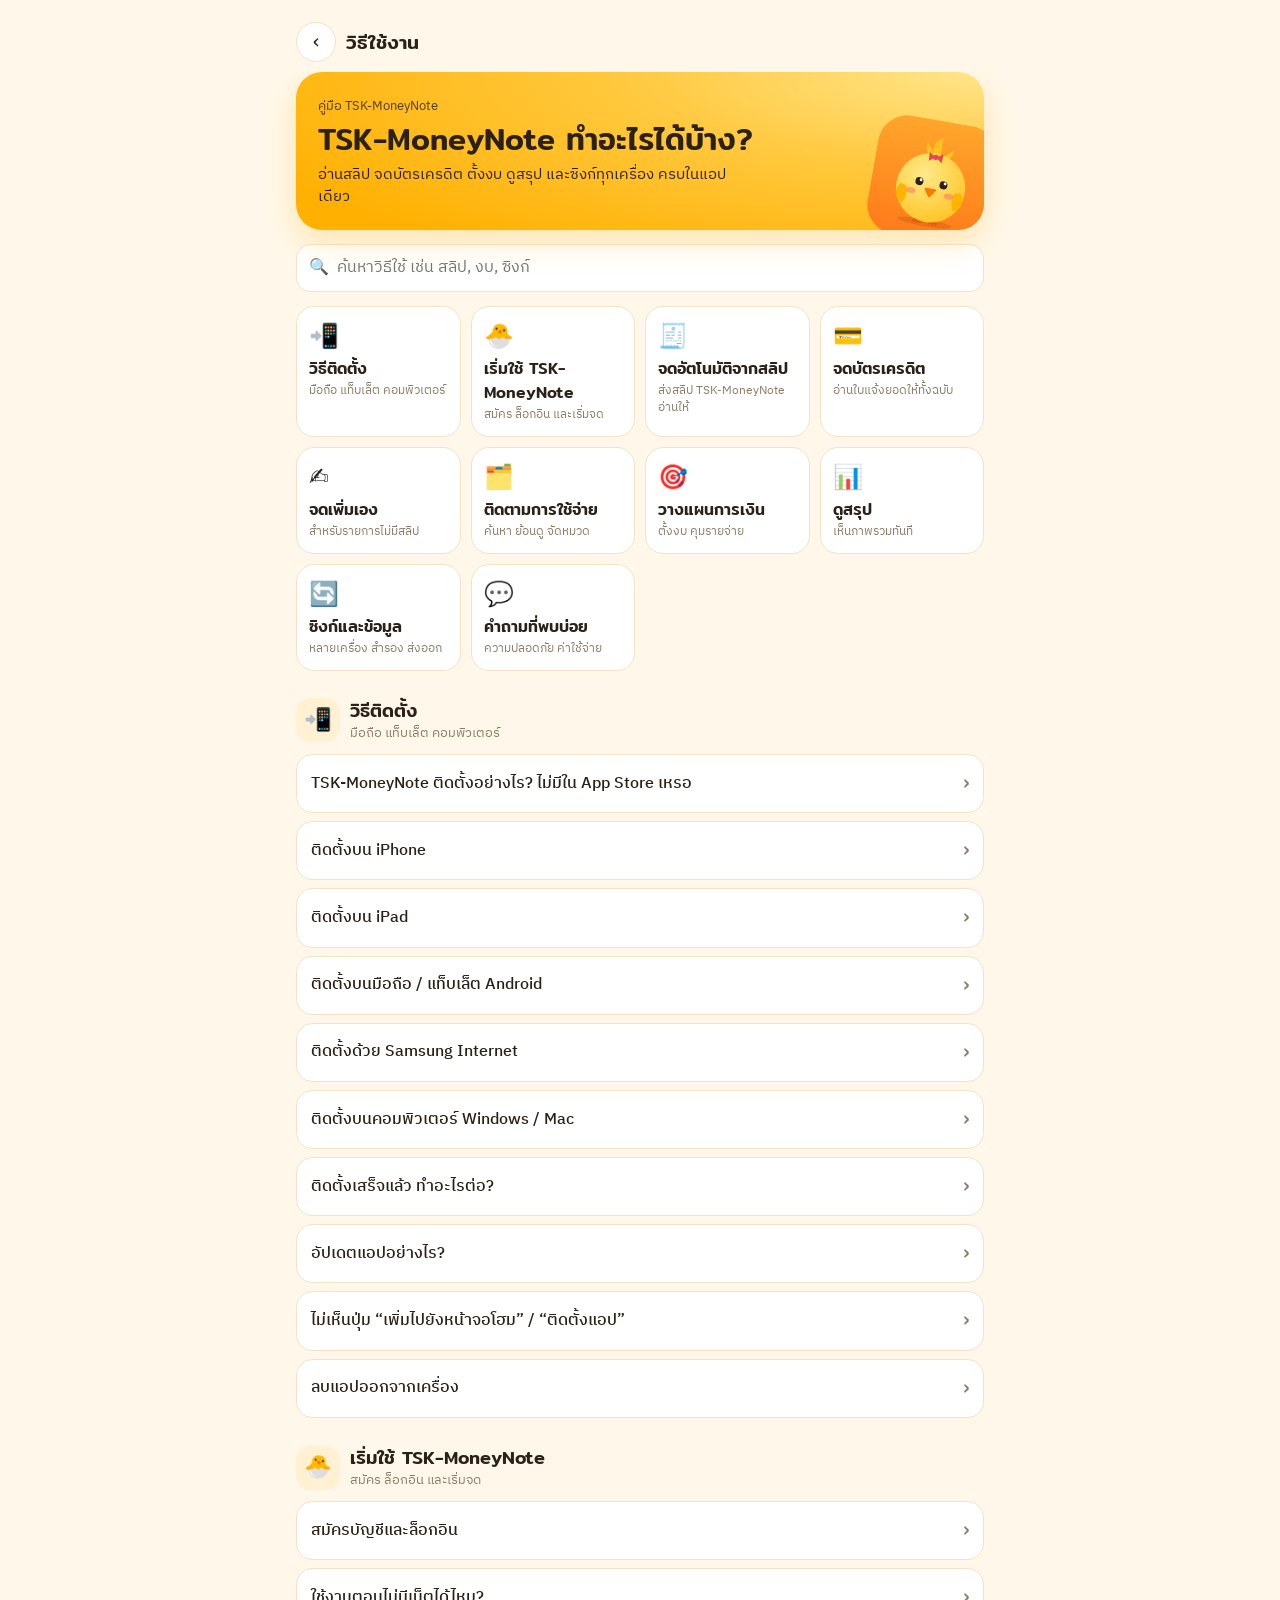
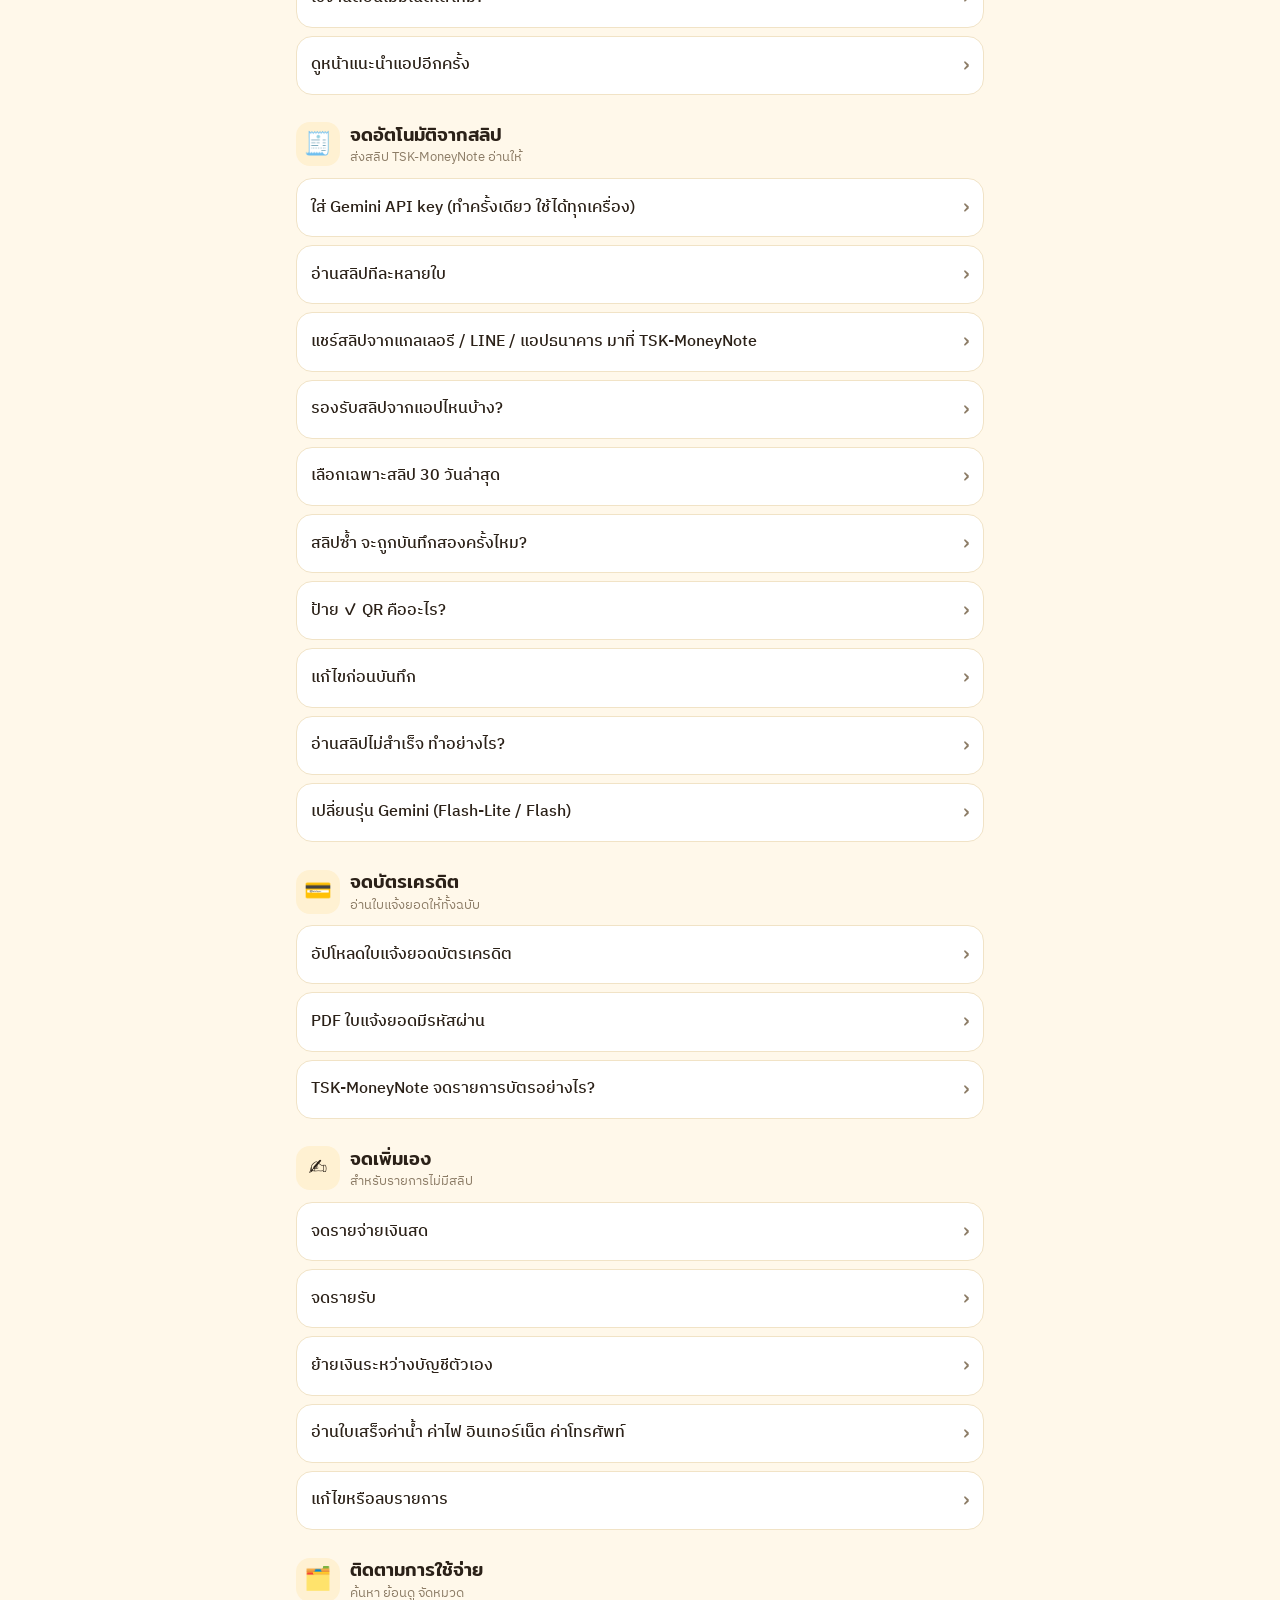
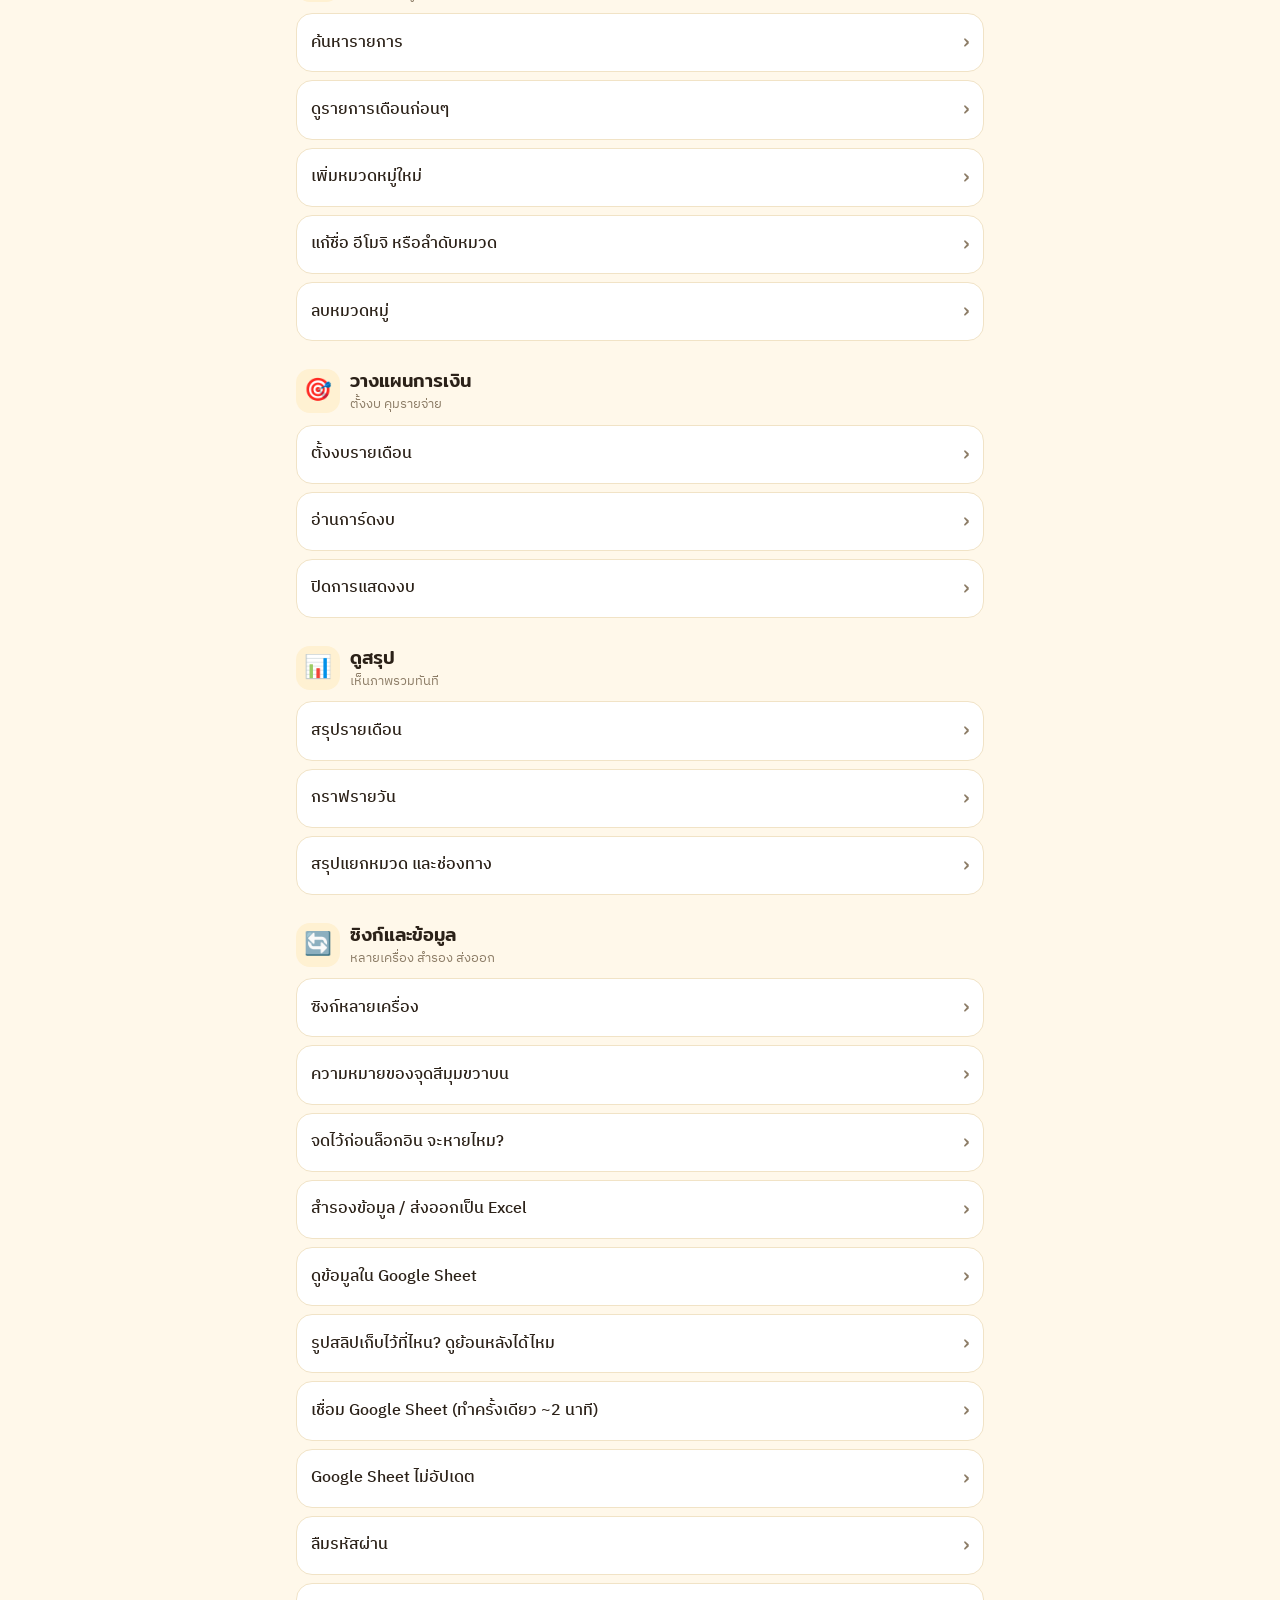
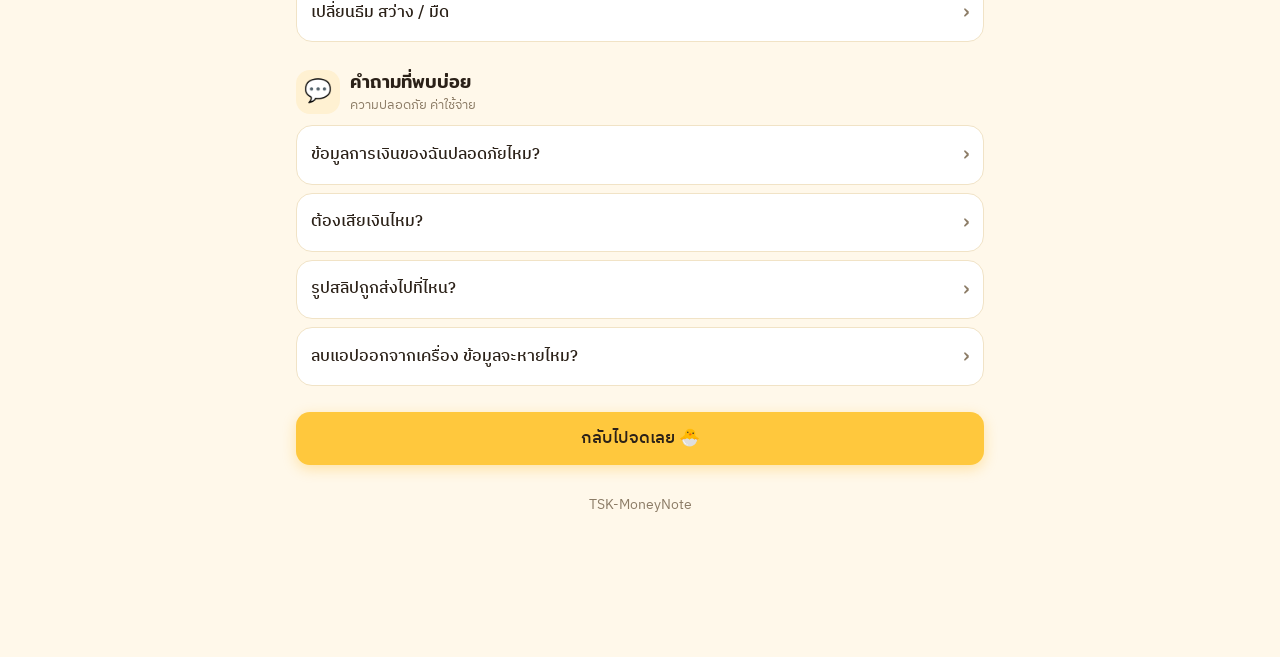
==== commit f9c0d2ef: "Remove the Google Drive slip copy Slip images now live only in Firestore, so the Drive upload, its s" ====
--- a/guide.html
+++ b/guide.html
@@ -231,10 +231,8 @@
       '<p>TSK-MoneyNote คัดลอกทุกรายการลง Google Sheet ของคุณอัตโนมัติ ประมาณ 5 วินาทีหลังมีการเปลี่ยนแปลง (รวมถึงแก้ไขและลบ) ในชีตมี 4 แท็บ:</p><ul><li><b>รายการ</b> – ทุกรายการ พร้อมคอลัมน์ ยอดสุทธิ (+/−) ไว้รวมยอดง่ายๆ</li><li><b>สรุปรายเดือน</b> – รายรับ รายจ่าย คงเหลือ ของแต่ละเดือน</li><li><b>แยกหมวด</b> – รายจ่ายแต่ละหมวด 12 เดือนล่าสุด</li><li><b>เกี่ยวกับ</b> – เวลาซิงก์ล่าสุด</li></ul><p class="g-tip">💡 ชีตถูกเขียนทับทุกครั้งที่ซิงก์ ถ้าแก้ในชีตจะหาย ถ้าอยากทำสูตรหรือกราฟเพิ่ม ให้สร้างแท็บใหม่แล้วดึงข้อมูลจากแท็บ “รายการ”</p>' },
     { id: 'app-slips', q: 'รูปสลิปเก็บไว้ที่ไหน? ดูย้อนหลังได้ไหม', body:
       '<p>เมื่อล็อกอินอยู่ รูปสลิปที่บันทึกจะถูก<b>เก็บไว้ในแอป</b>คู่กับรายการ (ย่อรูปให้เล็กแต่ยังอ่านออก) ซิงก์ทุกเครื่อง ไม่ต้องเชื่อม Google Sheet</p><ul><li>รายการที่มีสลิปจะมี 📎 ในหน้าหลัก แตะรายการแล้วกด <b>🧾 ดูสลิป</b></li><li>ลบรายการแล้วรูปสลิปถูกลบไปด้วย</li><li>ใบแจ้งยอดบัตรเครดิต (PDF) ไม่ถูกเก็บ</li><li>ปิดได้ที่ <b>⚙️ ตั้งค่า</b> › <b>💾 ข้อมูล</b> › <i>เก็บรูปสลิปไว้ในแอป</i></li></ul>' },
-    { id: 'drive-slips', q: 'ส่งสำเนารูปสลิปไป Google Drive', body:
-      '<p>ถ้าเชื่อม Google Sheet ไว้ด้วย สลิปที่บันทึกจะถูกส่งสำเนาไปเก็บในโฟลเดอร์ <b>“TSK-MoneyNote — สลิป”</b> ใน Google Drive ของคุณ แยกโฟลเดอร์ตามเดือน ชื่อไฟล์บอกวันที่ เวลา ประเภท และยอด</p><ul><li>รายการที่มีสลิปจะมี 📎 ในหน้าหลัก แตะรายการแล้วกด <b>📎 ดูสลิปใน Google Drive</b></li><li>ในชีต “รายการ” มีคอลัมน์ <b>สลิป</b> พร้อมลิงก์</li><li>เปิดหรือปิดได้ที่ <b>⚙️ ตั้งค่า</b> › <b>Google Sheet &amp; Drive</b> › ตั้งค่าเพิ่มเติม</li></ul>' },
-    { id: 'sheet-setup', q: 'เชื่อม Google Sheet & Drive (ทำครั้งเดียว ~2 นาที)', steps: [
-      'ในแอป ไปที่ <b>⚙️ ตั้งค่า</b> › <b>📗 Google Sheet &amp; Drive</b> › กด <b>① สร้างชีตของฉัน</b> แล้วกด <b>ทำสำเนา</b>',
+    { id: 'sheet-setup', q: 'เชื่อม Google Sheet (ทำครั้งเดียว ~2 นาที)', steps: [
+      'ในแอป ไปที่ <b>⚙️ ตั้งค่า</b> › <b>📗 Google Sheet</b> › กด <b>① สร้างชีตของฉัน</b> แล้วกด <b>ทำสำเนา</b>',
       '<b>บนคอมพิวเตอร์</b> เปิดชีตที่สร้าง › เมนู <b>🐣 TSK-MoneyNote › เชื่อมกับแอป</b> (ครั้งแรกจะให้กด “อนุญาต”)',
       'ถ้าขึ้นว่า “เหลืออีกขั้นเดียว” ให้ทำตามขั้นตอนบนจอ (เปิดเป็นเว็บแอป) แล้วเปิดเมนูเดิมอีกครั้ง',
       'กดปุ่ม <b>🐣 เปิดแอป TSK-MoneyNote และเชื่อมต่อให้อัตโนมัติ</b> › แอปถามยืนยัน › กด <b>ตกลง</b> เสร็จแล้ว!'],
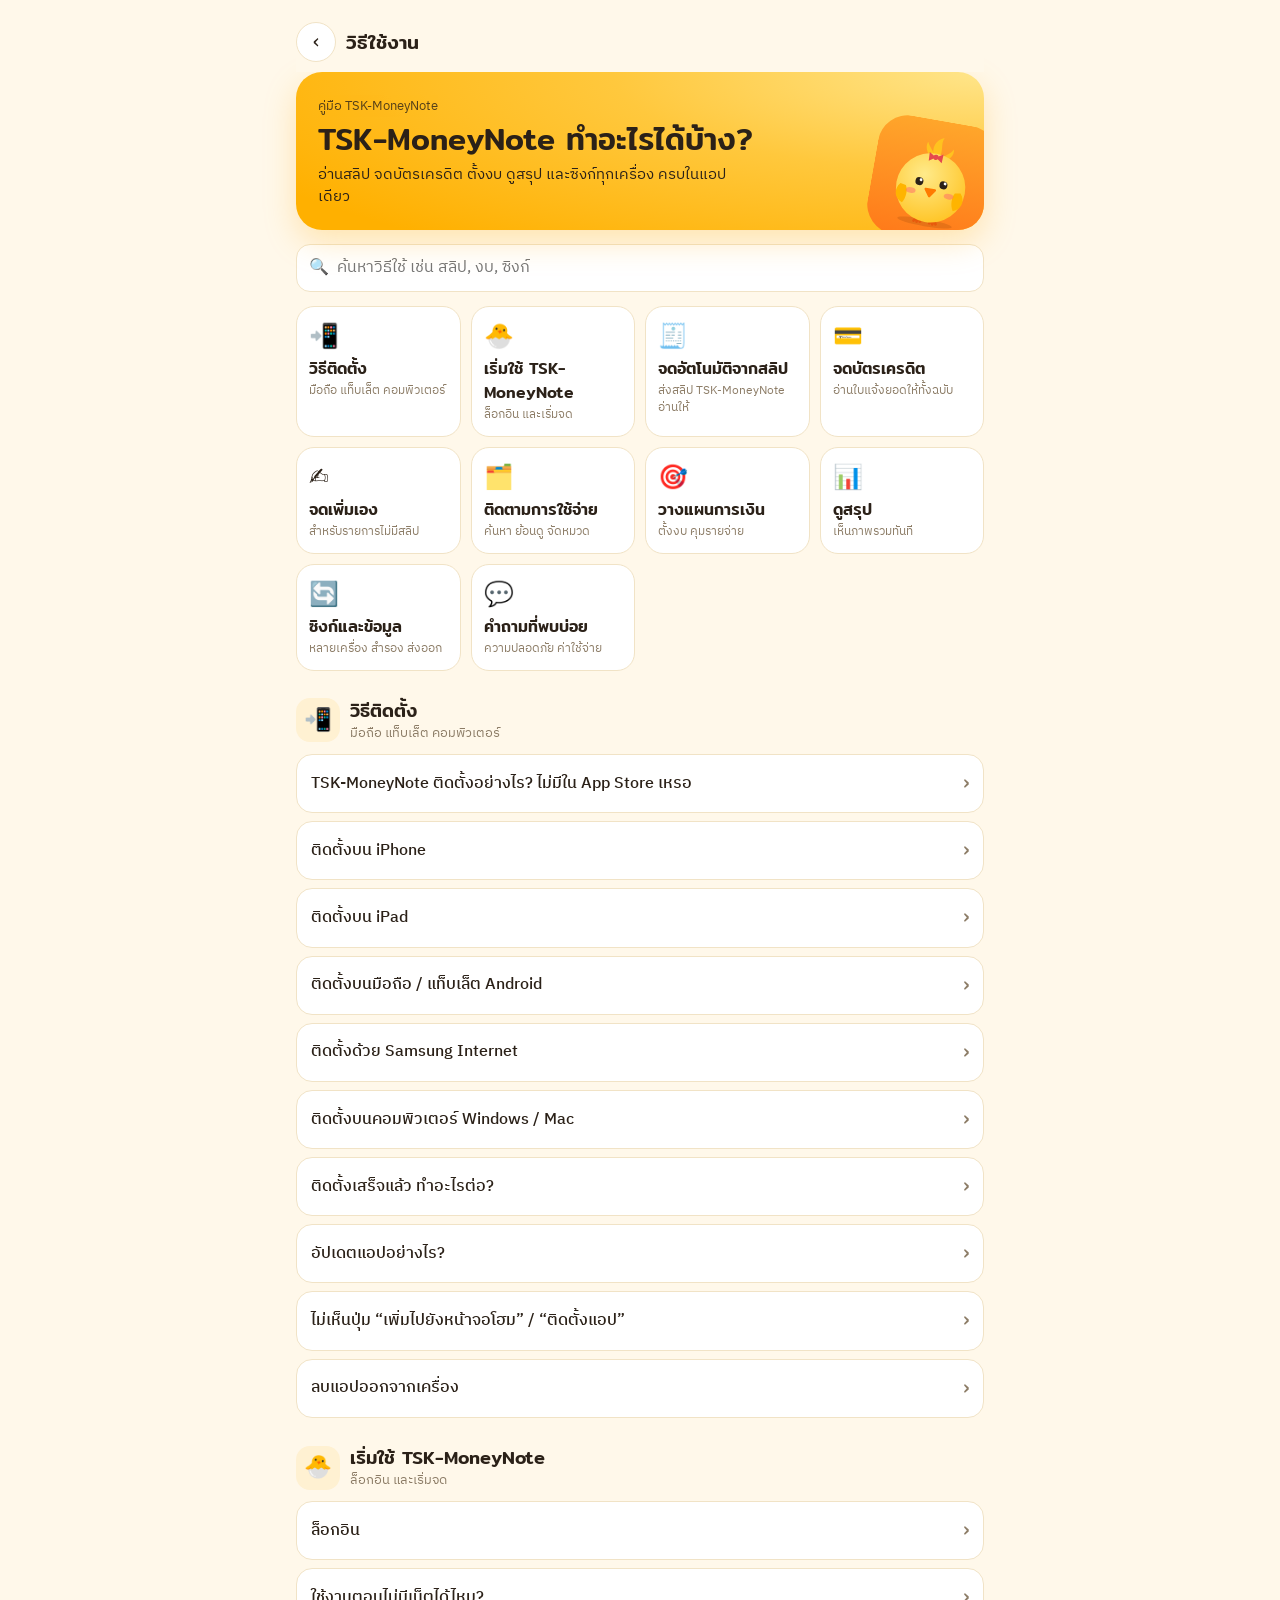
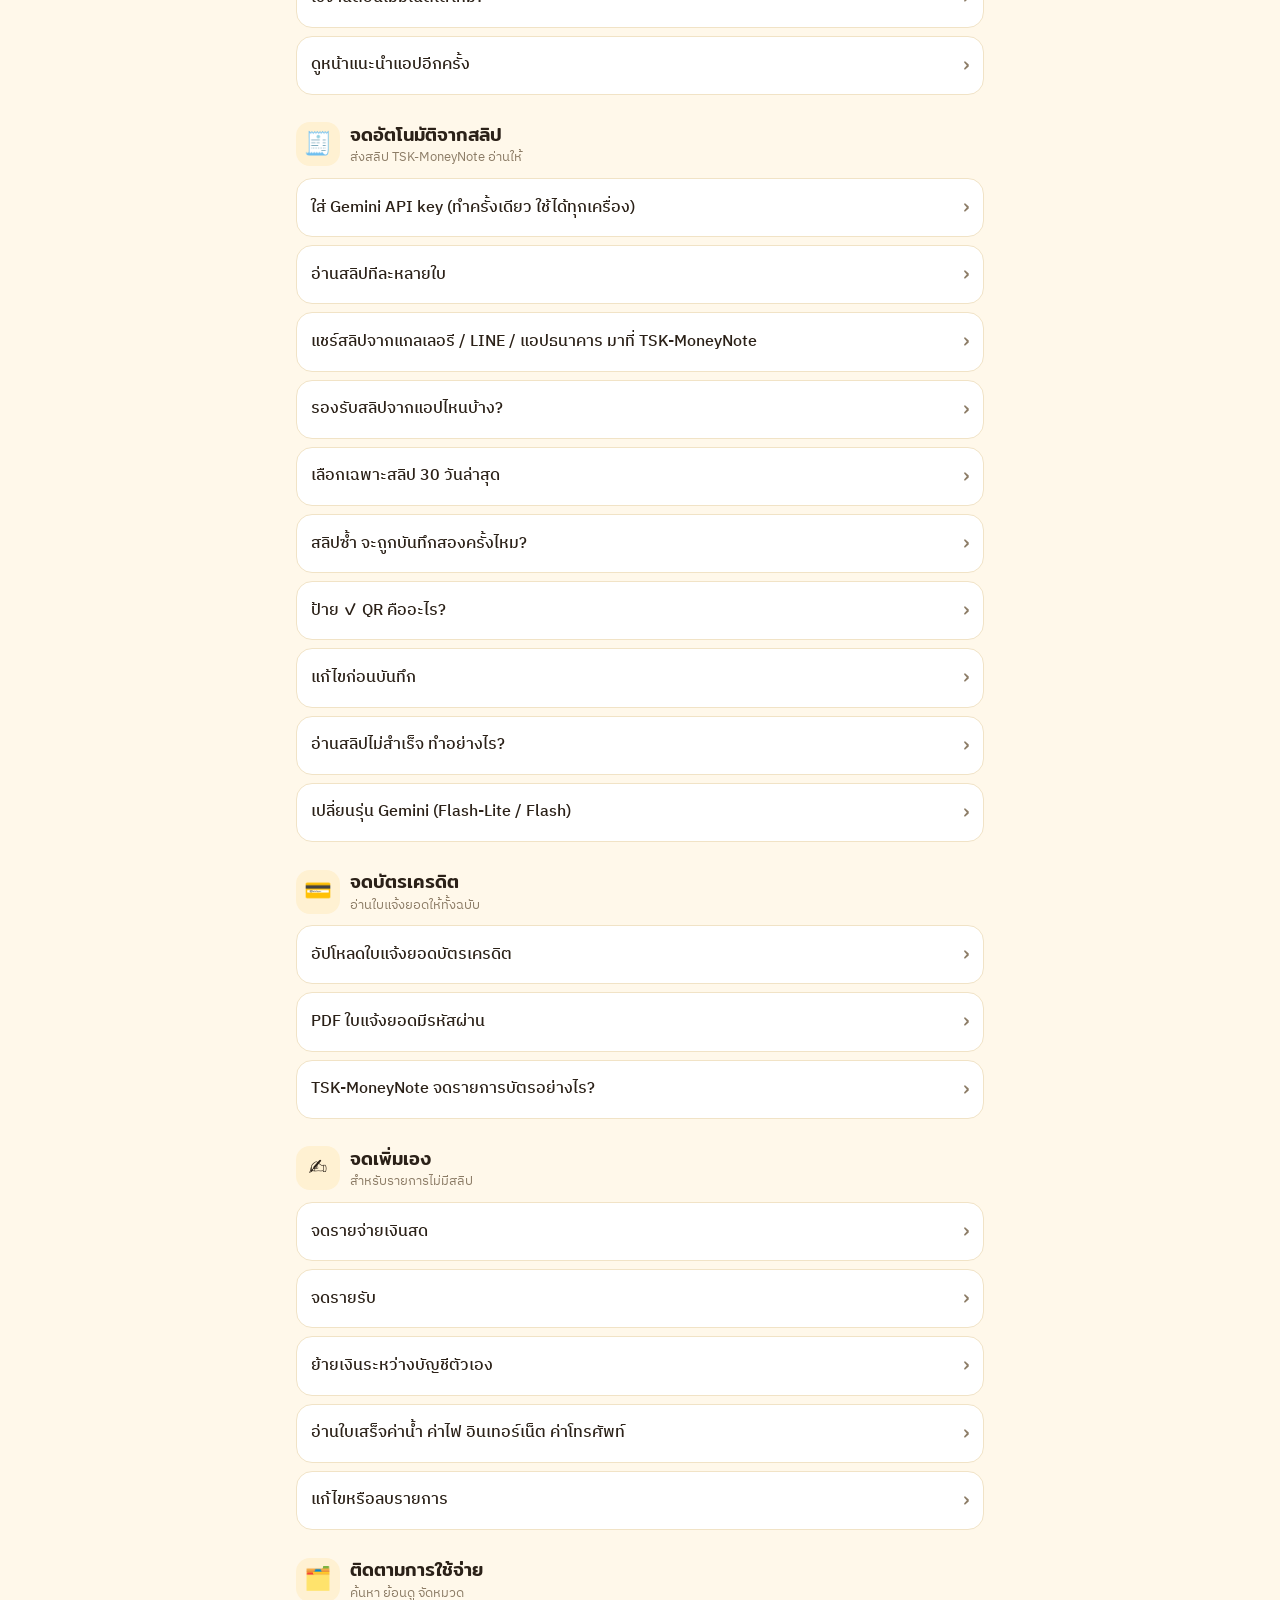
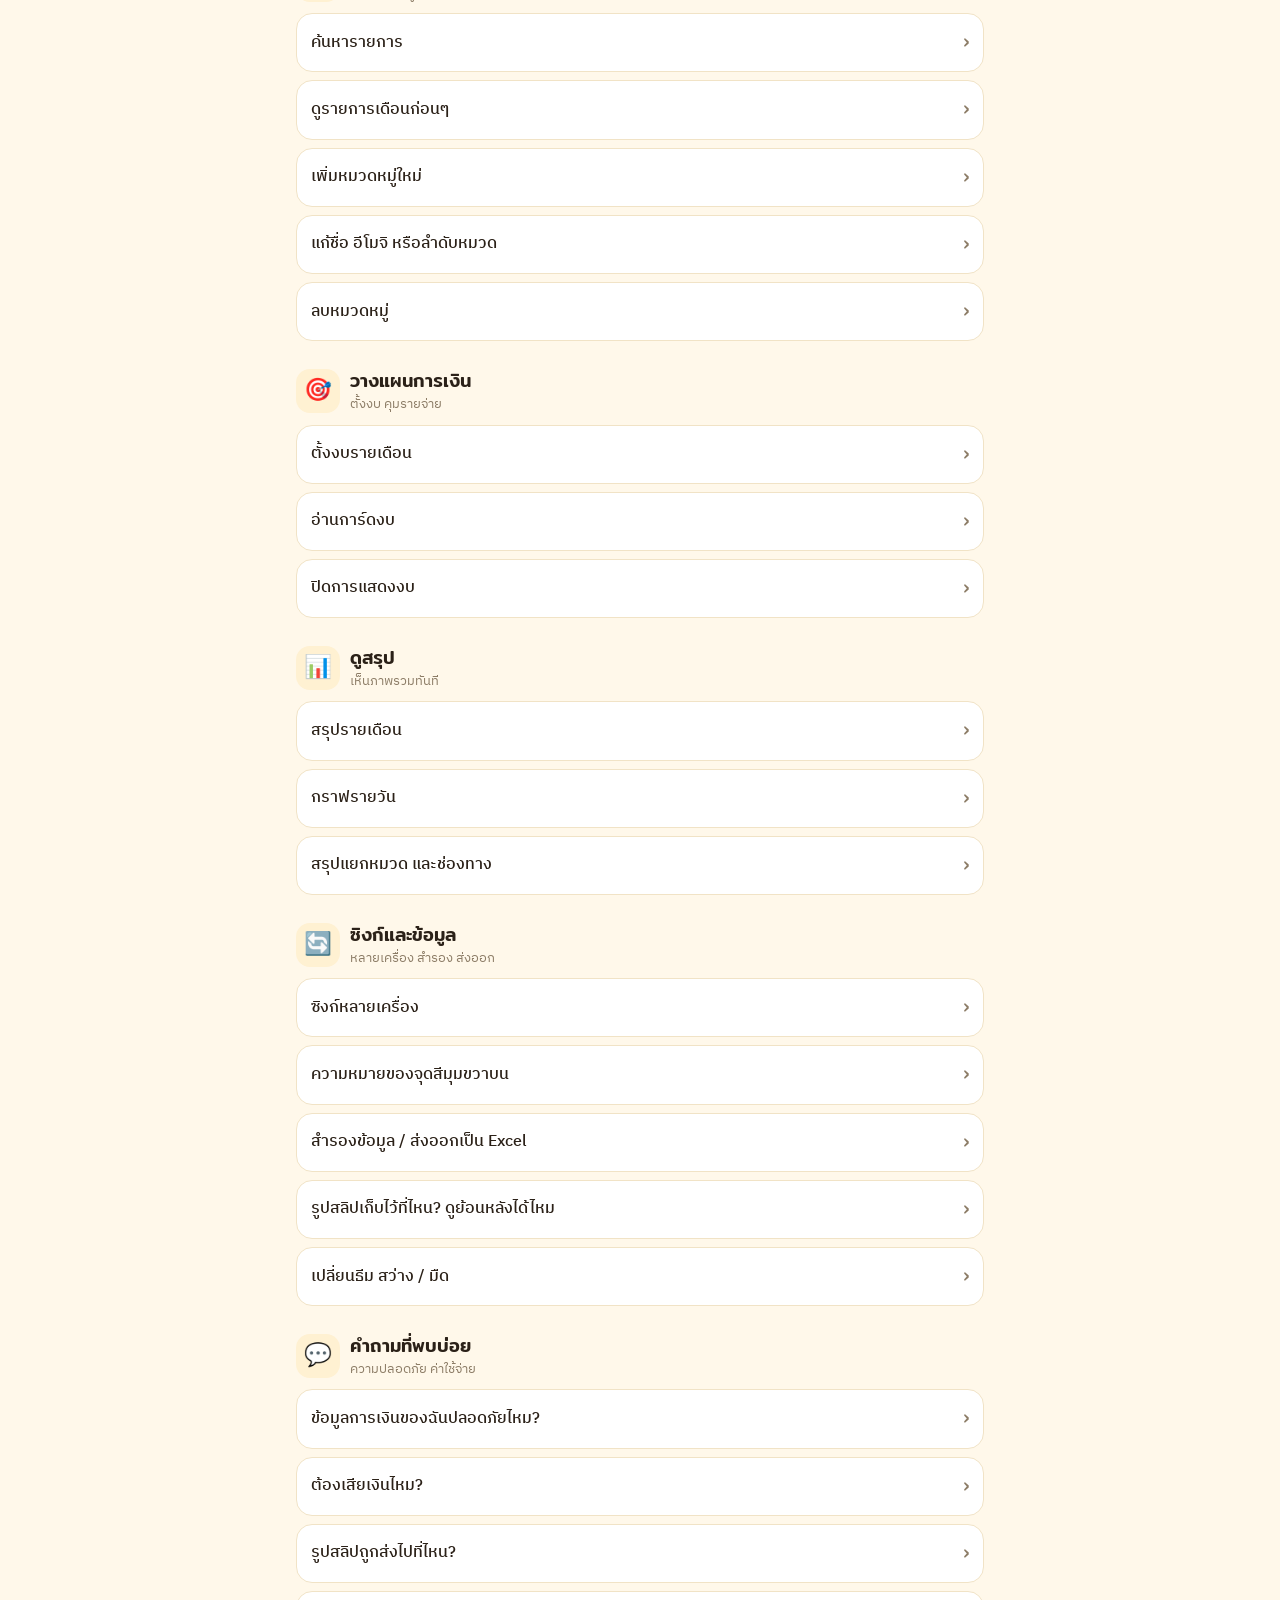
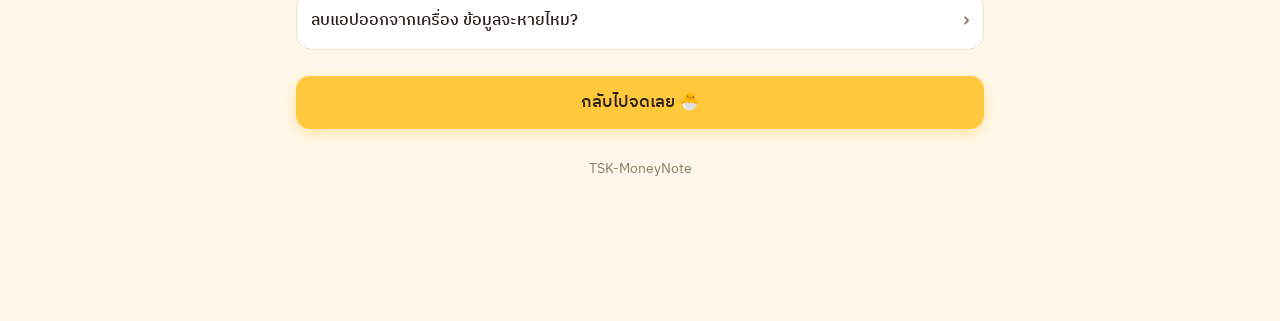
==== commit d61ed18c: "Attach slips to any entry, add review notes, drop unused features - Edit screen: attach, view, repla" ====
--- a/guide.html
+++ b/guide.html
@@ -121,7 +121,7 @@
       tip: 'บน Mac ใช้ Safari ได้เช่นกัน: เมนู ไฟล์ › เพิ่มไปยัง Dock' },
     { id: 'install-after', q: 'ติดตั้งเสร็จแล้ว ทำอะไรต่อ?', steps: [
       'เปิดแอป แล้วดูหน้าแนะนำ 4 หน้า (หรือกด <b>ข้าม</b>)',
-      '<b>ล็อกอิน</b> เพื่อซิงก์ทุกเครื่อง (ดูหัวข้อ “สมัครบัญชีและล็อกอิน”)',
+      '<b>ล็อกอิน</b> เพื่อซิงก์ทุกเครื่อง (ดูหัวข้อ “ล็อกอิน”)',
       'ใส่ <b>Gemini API key</b> เพื่อให้อ่านสลิปได้ (ดูหัวข้อ “ใส่ Gemini API key”)',
       'เริ่มจด! กดปุ่มเหลือง <b>🧾 อ่านสลิป</b> ตรงกลาง หรือ <b>✏️ จดเอง</b>'] },
     { id: 'install-update', q: 'อัปเดตแอปอย่างไร?', body:
@@ -131,13 +131,12 @@
     { id: 'install-remove', q: 'ลบแอปออกจากเครื่อง', body:
       '<ul><li><b>iPhone/iPad:</b> กดค้างที่ไอคอน › <b>ลบแอป</b></li><li><b>Android:</b> กดค้างที่ไอคอน › <b>ถอนการติดตั้ง</b></li><li><b>คอมพิวเตอร์:</b> เปิดแอป › เมนู <kbd>⋯</kbd> › <b>ถอนการติดตั้ง</b></li></ul><p>ถ้าล็อกอินไว้ ข้อมูลยังอยู่ในบัญชี ติดตั้งใหม่แล้วล็อกอินกลับมาได้ทันที</p>' },
   ]},
-  { id: 'start', icon: '🐣', title: 'เริ่มใช้ TSK-MoneyNote', sub: 'สมัคร ล็อกอิน และเริ่มจด', items: [
-    { id: 'signup', q: 'สมัครบัญชีและล็อกอิน', steps: [
-      'ไปที่แท็บ <b>⚙️ ตั้งค่า</b> › การ์ด <b>บัญชีและการซิงก์</b>',
-      'กด <b>ยังไม่มีบัญชี? สมัครใหม่</b> แล้วกรอกอีเมลกับรหัสผ่าน (6 ตัวขึ้นไป)',
-      'หรือกด <b>เข้าสู่ระบบด้วย Google</b>',
-      'เครื่องต่อไป แค่กด <b>เข้าสู่ระบบ</b> ด้วยบัญชีเดิม'],
-      tip: 'ไม่ต้องใช้เบอร์มือถือหรือรหัส OTP ถ้าเปิดจากหน้าจอโฮมของ iPhone แล้วปุ่ม Google ไม่ทำงาน ให้ใช้อีเมลแทน' },
+  { id: 'start', icon: '🐣', title: 'เริ่มใช้ TSK-MoneyNote', sub: 'ล็อกอิน และเริ่มจด', items: [
+    { id: 'signup', q: 'ล็อกอิน', steps: [
+      'เปิดแอป จะเจอหน้า <b>เข้าสู่ระบบ TSK-MoneyNote</b>',
+      'กด <b>เข้าสู่ระบบด้วย Google</b> หรือกด <b>เข้าสู่ระบบด้วยอีเมล</b>',
+      'ทุกเครื่องล็อกอินด้วยบัญชีเดียวกัน ข้อมูลจะตรงกันอัตโนมัติ'],
+      tip: 'แอปนี้เป็นแอปส่วนตัว ใช้ได้เฉพาะบัญชีของเจ้าของ ถ้าเปิดจากหน้าจอโฮมของ iPhone แล้วปุ่ม Google ไม่ทำงาน ให้ใช้อีเมลแทน' },
     { id: 'offline', q: 'ใช้งานตอนไม่มีเน็ตได้ไหม?', body:
       '<p>ได้ จดรายการ แก้ไข และดูสรุปได้ตามปกติ พอกลับมาออนไลน์ แอปจะซิงก์ขึ้นบัญชีให้เอง (มุมขวาบนจะขึ้น “กำลังซิงก์…” แล้วเปลี่ยนเป็น “ซิงก์แล้ว”)</p><p>ยกเว้นการอ่านสลิป ที่ต้องใช้อินเทอร์เน็ต</p>' },
     { id: 'replay', q: 'ดูหน้าแนะนำแอปอีกครั้ง', steps: ['ไปที่ <b>⚙️ ตั้งค่า</b> › การ์ด <b>ติดตั้งเป็นแอป</b>', 'กด <b>ดูแนะนำการใช้งานอีกครั้ง</b>'] },
@@ -168,7 +167,7 @@
     { id: 'qr', q: 'ป้าย ✓ QR คืออะไร?', body:
       '<p>แปลว่า TSK-MoneyNote อ่าน QR บนสลิปได้ และได้<b>เลขอ้างอิงจากธนาคารโดยตรง</b> (แม่นยำ 100%) ใช้กันสลิปซ้ำได้แน่นอน ส่วนยอดเงินและชื่อยังอ่านด้วย Gemini เพราะ QR บนสลิปไม่มียอดเงิน</p><p>สลิปที่ไม่มีป้ายนี้ก็ยังบันทึกได้ปกติ เช่น ภาพถูกครอปจน QR หาย ภาพเบลอ หรือเป็นใบเสร็จร้านค้า</p>' },
     { id: 'review', q: 'แก้ไขก่อนบันทึก', body:
-      '<p>ในหน้า <b>ตรวจก่อนบันทึก</b> แต่ละรายการแก้ได้ทันที:</p><ul><li>ประเภท รายจ่าย / รายรับ</li><li>จำนวนเงิน</li><li>หมวดหมู่</li><li>วันที่</li></ul><p>รายการที่ไม่ต้องการ ให้เอาเครื่องหมายถูกออก แล้วกดบันทึก ถ้าอยากเริ่มใหม่ทั้งหมด กด <b>ล้าง</b></p>' },
+      '<p>ในหน้า <b>ตรวจก่อนบันทึก</b> แต่ละรายการแก้ได้ทันที:</p><ul><li>ประเภท รายจ่าย / รายรับ</li><li>จำนวนเงิน</li><li>หมวดหมู่</li><li>วันที่</li><li>หมายเหตุ – พิมพ์เพิ่มได้ในช่องด้านล่างของแต่ละรายการ</li></ul><p>รายการที่ไม่ต้องการ ให้เอาเครื่องหมายถูกออก แล้วกดบันทึก ถ้าอยากเริ่มใหม่ทั้งหมด กด <b>ล้าง</b></p>' },
     { id: 'slip-fail', q: 'อ่านสลิปไม่สำเร็จ ทำอย่างไร?', body:
       '<p>ดูข้อความในกรอบสีแดงใต้ปุ่มเลือกไฟล์:</p><ul><li><b>API key ไม่ถูกต้อง</b> – ใส่ key ใหม่ในตั้งค่า</li><li><b>ใช้เกินโควตาฟรีชั่วคราว</b> – รอสักครู่แล้วลองใหม่</li><li><b>ไม่พบรายการเงินในไฟล์นี้</b> – รูปอาจไม่ใช่สลิป หรือภาพไม่ชัด</li><li><b>โมเดลใช้ไม่ได้แล้ว</b> – โดยปกติแอปจะเปลี่ยนรุ่นให้เอง ถ้าไม่หาย ให้แก้ช่อง <b>โมเดล</b> ในตั้งค่า</li><li><b>Gemini ตอบช้าเกินไป</b> – เซิร์ฟเวอร์ยุ่ง แอปจะหยุดเองภายใน 2 นาที กด <b>ลองอ่านไฟล์เหล่านี้อีกครั้ง</b> หรือกด <b>ยกเลิก</b> ระหว่างรอได้</li></ul>' },
     { id: 'model', q: 'เปลี่ยนรุ่น Gemini (Flash-Lite / Flash)', body:
@@ -223,23 +222,11 @@
   { id: 'account', icon: '🔄', title: 'ซิงก์และข้อมูล', sub: 'หลายเครื่อง สำรอง ส่งออก', items: [
     { id: 'sync', q: 'ซิงก์หลายเครื่อง', body: '<p>ล็อกอินบัญชีเดียวกันในทุกเครื่อง รายการที่จดในเครื่องหนึ่งจะขึ้นในเครื่องอื่นภายในไม่กี่วินาที</p>' },
     { id: 'sync-status', q: 'ความหมายของจุดสีมุมขวาบน', body:
-      '<ul><li>🟢 <b>ซิงก์แล้ว</b> – ข้อมูลตรงกันทุกเครื่อง</li><li>🟡 <b>กำลังซิงก์…</b> – กำลังส่งข้อมูล หรือยังออฟไลน์อยู่</li><li>🟠 <b>ยังไม่ล็อกอิน</b> – ข้อมูลอยู่แค่ในเครื่องนี้</li><li>🔴 <b>ซิงก์ผิดพลาด</b> – แตะเพื่อดูสาเหตุในหน้าตั้งค่า</li></ul>' },
-    { id: 'upload-local', q: 'จดไว้ก่อนล็อกอิน จะหายไหม?', body: '<p>ไม่หาย หลังล็อกอิน หน้าหลักจะถามว่า <b>อัปขึ้นบัญชี</b> ไหม กดอัปขึ้นบัญชี แล้วรายการจะไปอยู่ในบัญชีและซิงก์ทุกเครื่อง</p>' },
+      '<ul><li>🟢 <b>ซิงก์แล้ว</b> – ข้อมูลตรงกันทุกเครื่อง</li><li>🟡 <b>กำลังซิงก์…</b> – กำลังส่งข้อมูล หรือยังออฟไลน์อยู่</li><li>🔴 <b>ซิงก์ผิดพลาด</b> – แตะเพื่อดูสาเหตุในหน้าตั้งค่า</li></ul>' },
     { id: 'backup', q: 'สำรองข้อมูล / ส่งออกเป็น Excel', body:
       '<p>ไปที่ <b>⚙️ ตั้งค่า</b> › <b>ข้อมูล</b>:</p><ul><li><b>สำรอง (JSON)</b> – เก็บไว้กู้คืนภายหลัง ด้วยปุ่ม <b>นำเข้า JSON</b></li><li><b>ส่งออก CSV</b> – เปิดใน Excel หรือ Google Sheets ได้ ภาษาไทยไม่เพี้ยน</li></ul>' },
-    { id: 'sheet-what', q: 'ดูข้อมูลใน Google Sheet', body:
-      '<p>TSK-MoneyNote คัดลอกทุกรายการลง Google Sheet ของคุณอัตโนมัติ ประมาณ 5 วินาทีหลังมีการเปลี่ยนแปลง (รวมถึงแก้ไขและลบ) ในชีตมี 4 แท็บ:</p><ul><li><b>รายการ</b> – ทุกรายการ พร้อมคอลัมน์ ยอดสุทธิ (+/−) ไว้รวมยอดง่ายๆ</li><li><b>สรุปรายเดือน</b> – รายรับ รายจ่าย คงเหลือ ของแต่ละเดือน</li><li><b>แยกหมวด</b> – รายจ่ายแต่ละหมวด 12 เดือนล่าสุด</li><li><b>เกี่ยวกับ</b> – เวลาซิงก์ล่าสุด</li></ul><p class="g-tip">💡 ชีตถูกเขียนทับทุกครั้งที่ซิงก์ ถ้าแก้ในชีตจะหาย ถ้าอยากทำสูตรหรือกราฟเพิ่ม ให้สร้างแท็บใหม่แล้วดึงข้อมูลจากแท็บ “รายการ”</p>' },
     { id: 'app-slips', q: 'รูปสลิปเก็บไว้ที่ไหน? ดูย้อนหลังได้ไหม', body:
-      '<p>เมื่อล็อกอินอยู่ รูปสลิปที่บันทึกจะถูก<b>เก็บไว้ในแอป</b>คู่กับรายการ (ย่อรูปให้เล็กแต่ยังอ่านออก) ซิงก์ทุกเครื่อง ไม่ต้องเชื่อม Google Sheet</p><ul><li>รายการที่มีสลิปจะมี 📎 ในหน้าหลัก แตะรายการแล้วกด <b>🧾 ดูสลิป</b></li><li>ลบรายการแล้วรูปสลิปถูกลบไปด้วย</li><li>ใบแจ้งยอดบัตรเครดิต (PDF) ไม่ถูกเก็บ</li><li>ปิดได้ที่ <b>⚙️ ตั้งค่า</b> › <b>💾 ข้อมูล</b> › <i>เก็บรูปสลิปไว้ในแอป</i></li></ul>' },
-    { id: 'sheet-setup', q: 'เชื่อม Google Sheet (ทำครั้งเดียว ~2 นาที)', steps: [
-      'ในแอป ไปที่ <b>⚙️ ตั้งค่า</b> › <b>📗 Google Sheet</b> › กด <b>① สร้างชีตของฉัน</b> แล้วกด <b>ทำสำเนา</b>',
-      '<b>บนคอมพิวเตอร์</b> เปิดชีตที่สร้าง › เมนู <b>🐣 TSK-MoneyNote › เชื่อมกับแอป</b> (ครั้งแรกจะให้กด “อนุญาต”)',
-      'ถ้าขึ้นว่า “เหลืออีกขั้นเดียว” ให้ทำตามขั้นตอนบนจอ (เปิดเป็นเว็บแอป) แล้วเปิดเมนูเดิมอีกครั้ง',
-      'กดปุ่ม <b>🐣 เปิดแอป TSK-MoneyNote และเชื่อมต่อให้อัตโนมัติ</b> › แอปถามยืนยัน › กด <b>ตกลง</b> เสร็จแล้ว!'],
-      tip: 'เชื่อมครั้งเดียว ทุกเครื่องที่ล็อกอินบัญชีเดียวกันใช้ได้เลย ถ้าใช้แอปบนมือถือ ในหน้าต่างเชื่อมต่อกด “เชื่อมจากมือถือ / คัดลอกลิงก์เอง” แล้วส่งลิงก์ทาง LINE หาตัวเอง เปิดบนมือถือได้เลย ตอนกดอนุญาต Google จะเตือนว่าแอปยังไม่ได้รับการยืนยัน เป็นเรื่องปกติของสคริปต์ส่วนตัว (Advanced › Go to … › Allow)' },
-    { id: 'sheet-problem', q: 'Google Sheet ไม่อัปเดต', body:
-      '<ul><li>ดูข้อความในการ์ด <b>📗 Google Sheet</b> ในตั้งค่า แล้วกด <b>ซิงก์ตอนนี้</b></li><li><b>“สคริปต์นี้จับคู่กับแอปอื่นไว้แล้ว”</b> – เปิดหน้าแก้ไขสคริปต์ เลือกฟังก์ชัน <b>resetPairing</b> แล้วกด <b>เรียกใช้</b> จากนั้นเชื่อมใหม่ในแอป</li><li><b>“สคริปต์ตอบกลับไม่ถูกต้อง”</b> – ตรวจว่าลิงก์ถูกต้อง และสคริปต์ได้รับอนุญาต (Allow) แล้ว</li></ul>' },
-    { id: 'forgot', q: 'ลืมรหัสผ่าน', steps: ['ในหน้าล็อกอิน กรอกอีเมลก่อน', 'กด <b>ลืมรหัสผ่าน</b>', 'เปิดลิงก์ในอีเมลเพื่อตั้งรหัสใหม่'] },
+      '<p>เมื่อล็อกอินอยู่ รูปสลิปที่บันทึกจะถูก<b>เก็บไว้ในแอป</b>คู่กับรายการ (ย่อรูปให้เล็กแต่ยังอ่านออก) ซิงก์ทุกเครื่อง</p><ul><li>รายการที่มีสลิปจะมี 📎 ในหน้าหลัก แตะรายการแล้วกด <b>🧾 ดูสลิป</b></li><li>รายการที่ยังไม่มีสลิป (เช่น จดเอง) แตะรายการแล้วกด <b>📎 แนบสลิป</b> เลือกรูป แล้วกด <b>บันทึก</b> · เปลี่ยนหรือลบสลิปได้จากหน้าเดียวกัน</li><li>ลบรายการแล้วรูปสลิปถูกลบไปด้วย</li><li>ใบแจ้งยอดบัตรเครดิต (PDF) ไม่ถูกเก็บ</li><li>ปิดได้ที่ <b>⚙️ ตั้งค่า</b> › <b>💾 ข้อมูล</b> › <i>เก็บรูปสลิปไว้ในแอปตอนอ่านสลิป</i></li></ul>' },
     { id: 'theme', q: 'เปลี่ยนธีม สว่าง / มืด', body: '<p><b>⚙️ ตั้งค่า</b> › <b>ธีม</b> เลือก ตามเครื่อง / สว่าง / มืด</p>' },
   ]},
   { id: 'faq', icon: '💬', title: 'คำถามที่พบบ่อย', sub: 'ความปลอดภัย ค่าใช้จ่าย', items: [
--- a/styles.css
+++ b/styles.css
@@ -322,3 +322,5 @@
 .toast.show { opacity: 1; transform: translate(-50%, 0); }
 
 @media (prefers-reduced-motion: reduce) { * { animation: none !important; transition: none !important; } }
+.slip-row { align-items: center; }
+.rv-note { width: 100%; margin-top: 6px; }
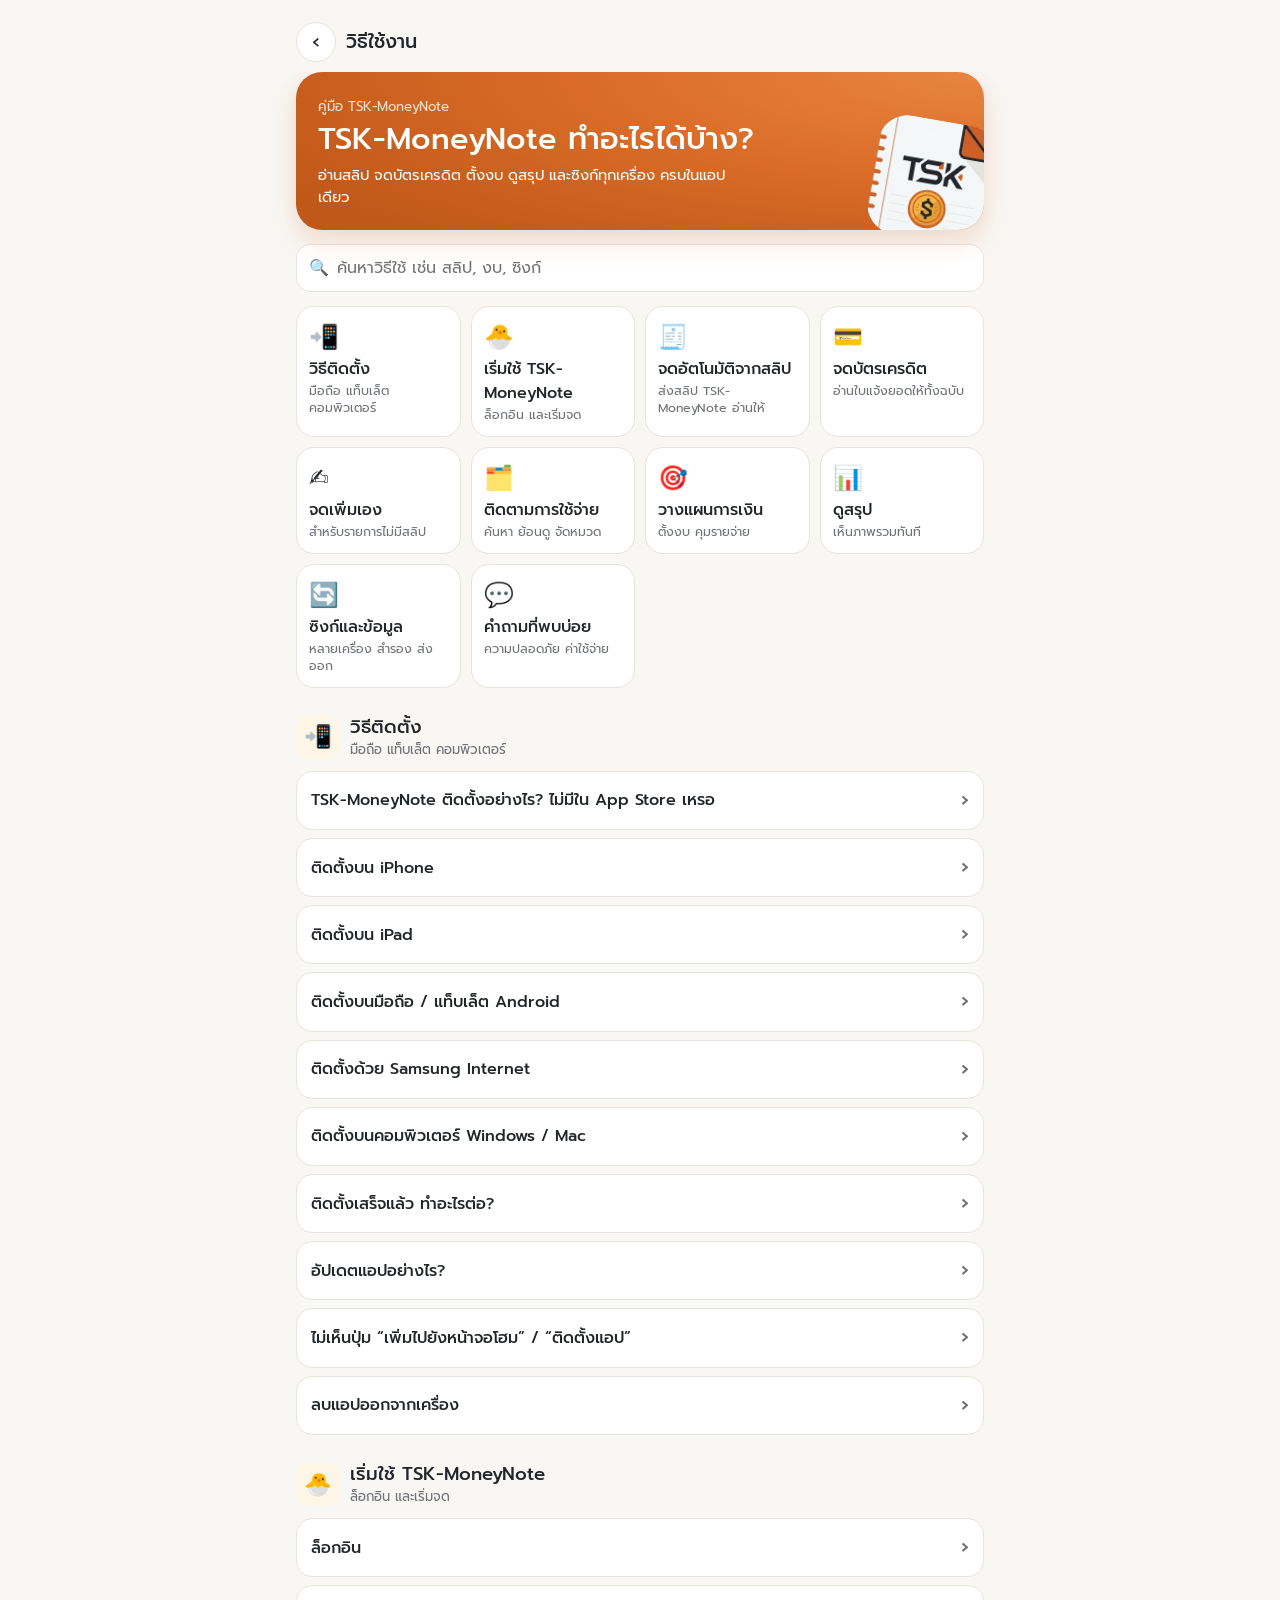
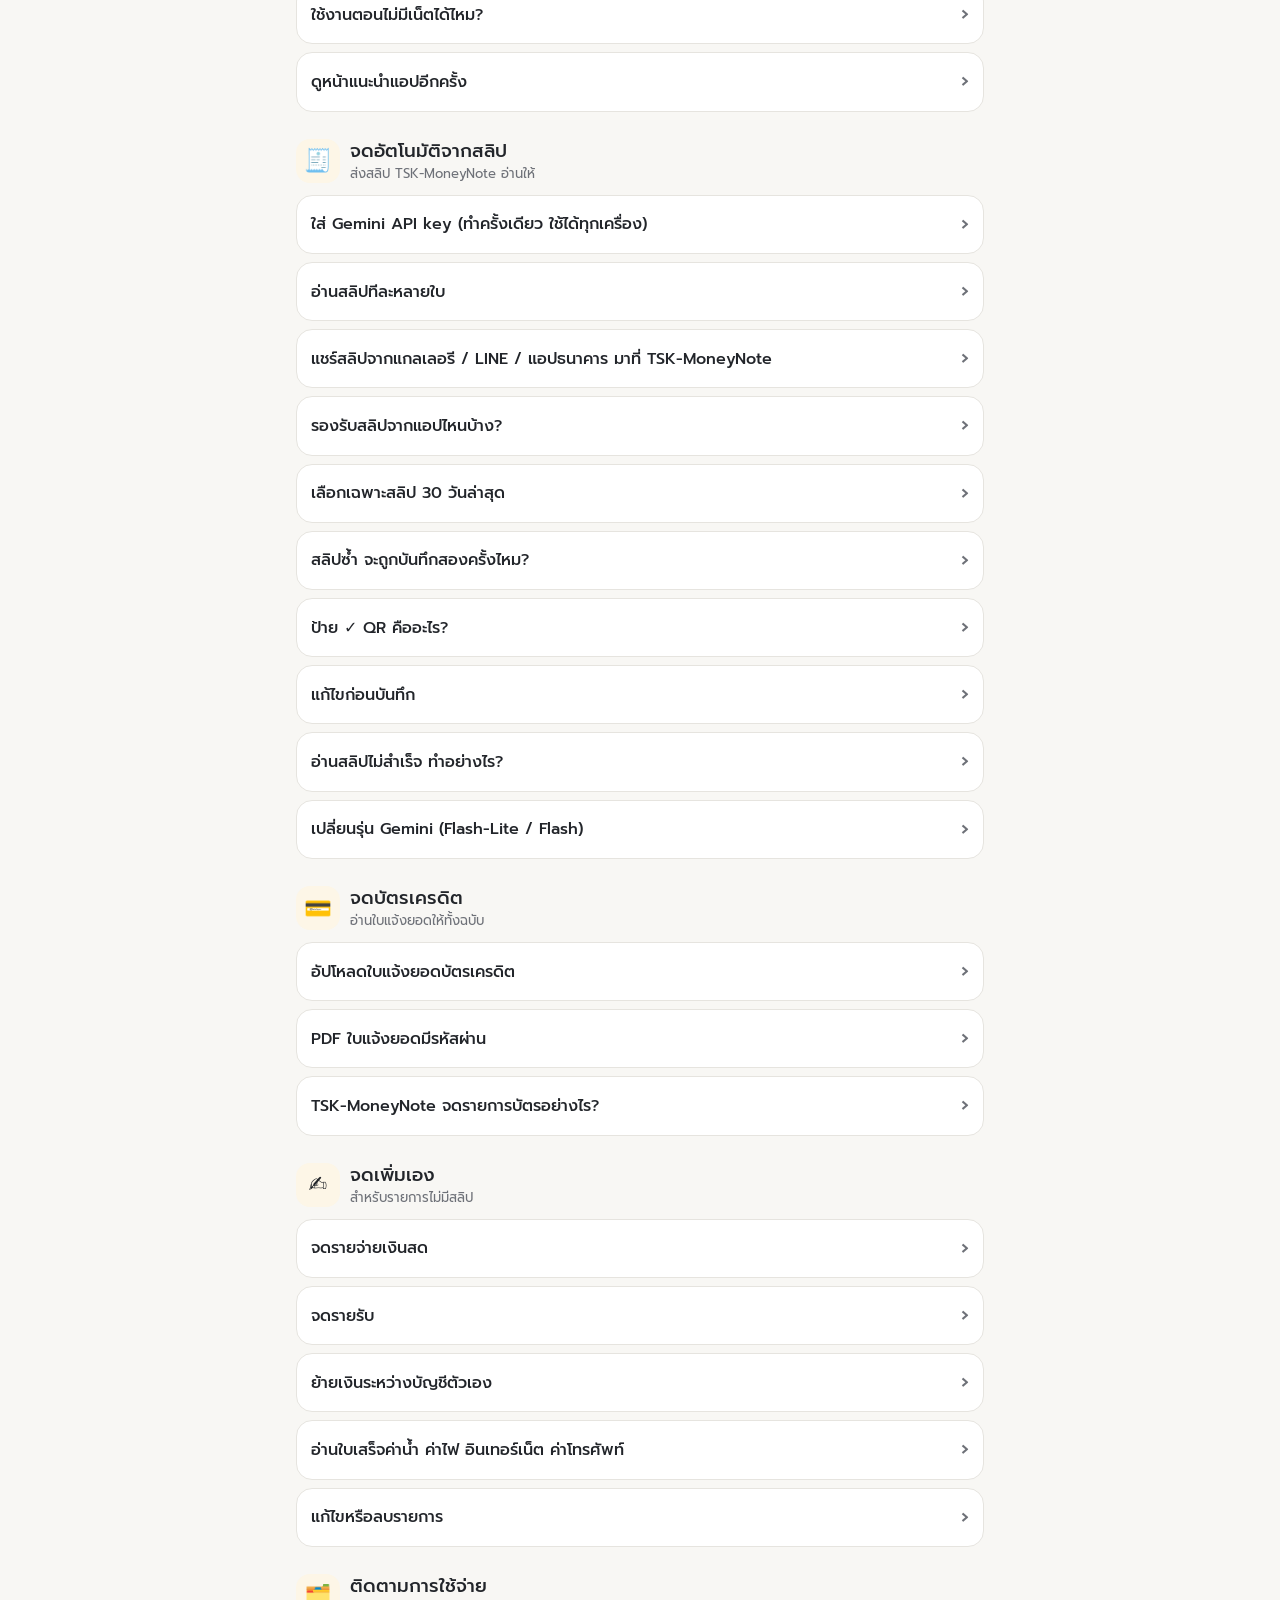
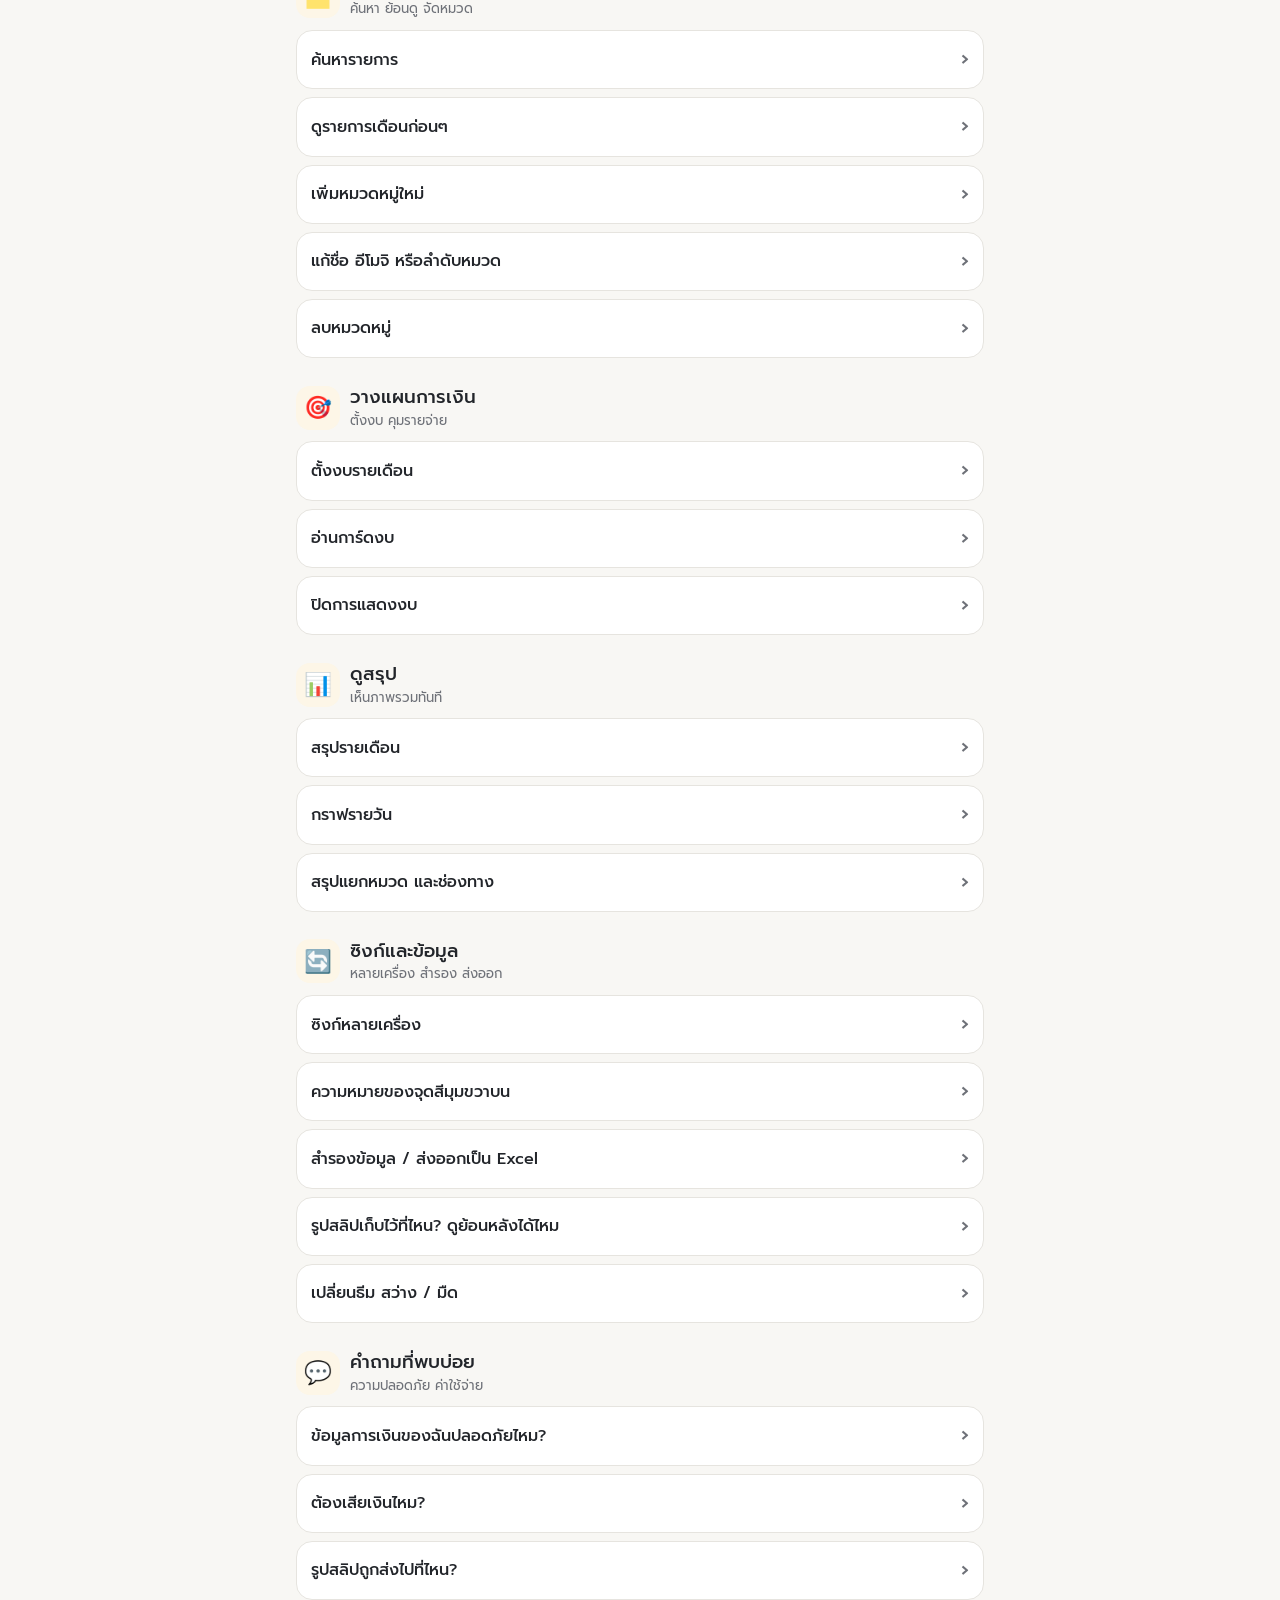
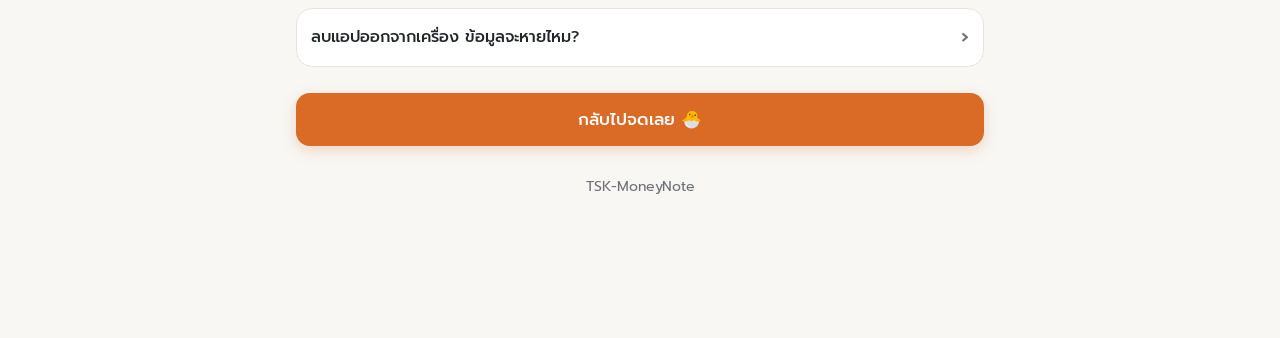
==== commit f23f15b9: "New TSK icon and notebook colour theme - Icons rebuilt from the new TSK notebook artwork (any + mask" ====
--- a/guide.html
+++ b/guide.html
@@ -5,12 +5,12 @@
   <meta name="viewport" content="width=device-width, initial-scale=1, viewport-fit=cover">
   <title>วิธีใช้งาน TSK-MoneyNote</title>
   <meta name="description" content="คู่มือใช้งาน TSK-MoneyNote แอปจดรายรับรายจ่าย อ่านสลิป ใบแจ้งยอดบัตรเครดิต งบประมาณ และซิงก์หลายเครื่อง">
-  <meta name="theme-color" content="#FFC83D">
-  <link rel="icon" href="icons/icon.svg" type="image/svg+xml">
+  <meta name="theme-color" content="#F8F7F4">
+  <link rel="icon" href="icons/favicon-64.png" type="image/png">
   <link rel="apple-touch-icon" href="icons/apple-touch-icon.png">
   <link rel="preconnect" href="https://fonts.googleapis.com">
   <link rel="preconnect" href="https://fonts.gstatic.com" crossorigin>
-  <link href="https://fonts.googleapis.com/css2?family=IBM+Plex+Sans+Thai:wght@400;500;600&family=Mitr:wght@400;500;600&display=swap" rel="stylesheet">
+  <link href="https://fonts.googleapis.com/css2?family=Prompt:wght@400;500;600&display=swap" rel="stylesheet">
   <link rel="stylesheet" href="styles.css">
   <script>
     try { var t = JSON.parse(localStorage.getItem('jj_prefs') || '{}').theme;
@@ -20,8 +20,8 @@
     .g-top { position: sticky; top: 0; z-index: 5; background: var(--bg); padding: max(10px, env(safe-area-inset-top)) 0 10px; display: flex; align-items: center; gap: 10px; }
     .g-top a.icon-btn { display: grid; place-items: center; text-decoration: none; color: var(--text); flex: none; }
     .g-top h1 { font-size: 1.2rem; }
-    .g-hero { position: relative; overflow: hidden; border-radius: 26px; padding: 22px; color: #2B2118;
-      background: radial-gradient(120% 140% at 100% 0%, #FFE58A 0%, #FFC83D 45%, #FFB000 100%); box-shadow: 0 12px 32px rgba(255,170,0,.25); }
+    .g-hero { position: relative; overflow: hidden; border-radius: 26px; padding: 22px; color: #FFFFFF;
+      background: radial-gradient(120% 140% at 100% 0%, #E8853F 0%, #D96B27 50%, #BF5819 100%); box-shadow: 0 10px 26px rgba(217,107,39,.22); }
     .g-hero small { opacity: .8; }
     .g-hero h2 { font-size: clamp(1.4rem, 6vw, 1.9rem); line-height: 1.25; margin: 2px 0 6px; max-width: 70%; }
     .g-hero p { margin: 0; max-width: 68%; font-size: .92rem; }
@@ -56,7 +56,7 @@
     .g-body kbd { font-family: inherit; background: var(--surface-2); border: 1px solid var(--line); border-radius: 6px; padding: 0 6px; font-size: .85em; white-space: nowrap; }
     .g-empty { text-align: center; color: var(--muted); padding: 30px 10px; }
     .g-cta { margin-top: 26px; text-align: center; }
-    mark { background: rgba(255, 200, 61, .45); color: inherit; border-radius: 3px; }
+    mark { background: rgba(229, 169, 60, .4); color: inherit; border-radius: 3px; }
   </style>
 </head>
 <body class="no-nav">
@@ -70,7 +70,7 @@
       <small>คู่มือ TSK-MoneyNote</small>
       <h2>TSK-MoneyNote ทำอะไรได้บ้าง?</h2>
       <p>อ่านสลิป จดบัตรเครดิต ตั้งงบ ดูสรุป และซิงก์ทุกเครื่อง ครบในแอปเดียว</p>
-      <img src="icons/icon.svg" alt="">
+      <img src="icons/icon-512.png" alt="">
     </section>
 
     <label class="search g-search"><span aria-hidden="true">🔍</span>
--- a/styles.css
+++ b/styles.css
@@ -1,42 +1,46 @@
-/* TSK-MoneyNote — one bold chick-yellow, everything else warm neutrals */
+/* TSK-MoneyNote — notebook white, brick orange (Saturday colours), amber gold for savings */
 :root {
   color-scheme: light;
-  --bg: #FFF8EA;
-  --surface: #FFFFFF;
-  --surface-2: #FFF1D2;
-  --line: #F1E3C6;
-  --text: #2B2118;
-  --text-2: #6B5B48;
-  --muted: #8C7C66;
-  --accent: #FFC83D;
-  --accent-2: #FFB300;
-  --accent-ink: #2B2118;
-  --orange: #F27A1A;
-  --expense: #C93A32;
-  --income: #13804A;
-  --danger: #C93A32;
-  --bar: #F2A900;
-  --bar-income: #1B9A5A;
-  --shadow: 0 8px 28px rgba(140, 90, 0, .10);
-  --radius: 20px;
-  --font: 'IBM Plex Sans Thai', system-ui, -apple-system, 'Segoe UI', sans-serif;
-  --display: 'Mitr', var(--font);
+  --bg: #F8F7F4;           /* notebook off-white */
+  --surface: #FFFFFF;      /* cards */
+  --surface-2: #FDF6E7;    /* soft gold */
+  --line: #E6E4DF;         /* card borders, dashed lines */
+  --text: #22252A;         /* charcoal */
+  --text-2: #45484E;
+  --muted: #6E7178;
+  --accent: #D96B27;       /* brick orange: primary buttons, highlights */
+  --accent-2: #BF5819;     /* darker brick: hover, focus, links */
+  --accent-ink: #FFFFFF;
+  --accent-rgb: 217, 107, 39;
+  --gold: #E5A93C;         /* amber gold: coins, savings */
+  --orange: #BF5819;
+  --expense: #C84B31;      /* brick red */
+  --income: #1E56A0;       /* indigo blue (no green) */
+  --danger: #C84B31;
+  --bar: #E5A93C;
+  --bar-income: #1E56A0;
+  --shadow: 0 2px 8px rgba(34, 37, 42, .04);
+  --radius: 12px;
+  --font: 'Prompt', system-ui, -apple-system, 'Segoe UI', sans-serif;
+  --display: 'Prompt', var(--font);
 }
 @media (prefers-color-scheme: dark) {
   :root:not([data-theme="light"]) {
     color-scheme: dark;
-    --bg: #15110C; --surface: #211A13; --surface-2: #2D2419; --line: #3A2F22;
-    --text: #F7EFE3; --text-2: #CDBFA9; --muted: #9A8C77;
-    --expense: #FF8A80; --income: #5BD596; --danger: #FF6B60;
-    --bar: #FFC83D; --bar-income: #4CC987; --shadow: 0 8px 28px rgba(0, 0, 0, .35);
+    --bg: #17181B; --surface: #202226; --surface-2: #2B261D; --line: #33363B;
+    --text: #F1EFEA; --text-2: #CFCCC5; --muted: #9A9DA3;
+    --accent: #D96B27; --accent-2: #F08A4B; --orange: #F08A4B;
+    --expense: #F0876D; --income: #7FA8E8; --danger: #F0876D;
+    --bar: #E5A93C; --bar-income: #6E9BE0; --shadow: 0 2px 8px rgba(0, 0, 0, .35);
   }
 }
 :root[data-theme="dark"] {
   color-scheme: dark;
-  --bg: #15110C; --surface: #211A13; --surface-2: #2D2419; --line: #3A2F22;
-  --text: #F7EFE3; --text-2: #CDBFA9; --muted: #9A8C77;
-  --expense: #FF8A80; --income: #5BD596; --danger: #FF6B60;
-  --bar: #FFC83D; --bar-income: #4CC987; --shadow: 0 8px 28px rgba(0, 0, 0, .35);
+  --bg: #17181B; --surface: #202226; --surface-2: #2B261D; --line: #33363B;
+  --text: #F1EFEA; --text-2: #CFCCC5; --muted: #9A9DA3;
+  --accent: #D96B27; --accent-2: #F08A4B; --orange: #F08A4B;
+  --expense: #F0876D; --income: #7FA8E8; --danger: #F0876D;
+  --bar: #E5A93C; --bar-income: #6E9BE0; --shadow: 0 2px 8px rgba(0, 0, 0, .35);
 }
 
 * { box-sizing: border-box; }
@@ -72,19 +76,19 @@
 .icon-btn { width: 40px; height: 40px; border-radius: 50%; border: 1px solid var(--line); background: var(--surface); font-size: 1.3rem; line-height: 1; cursor: pointer; }
 
 /* hero */
-.hero { position: relative; overflow: hidden; border-radius: 26px; padding: 20px 22px; color: #2B2118;
-  background: radial-gradient(120% 140% at 100% 0%, #FFE58A 0%, #FFC83D 45%, #FFB000 100%); box-shadow: 0 12px 32px rgba(255, 170, 0, .28); }
+.hero { position: relative; overflow: hidden; border-radius: 26px; padding: 20px 22px; color: #FFFFFF;
+  background: radial-gradient(120% 140% at 100% 0%, #E8853F 0%, #D96B27 50%, #BF5819 100%); box-shadow: 0 10px 26px rgba(var(--accent-rgb), .25); }
 .hero-label { font-size: .9rem; opacity: .8; }
 .hero-num { font-family: var(--display); font-size: clamp(2rem, 9vw, 2.8rem); font-weight: 600; line-height: 1.15; margin: 2px 0 14px; }
 .hero-split { display: grid; grid-template-columns: 1fr 1fr; gap: 10px; position: relative; z-index: 1; }
-.hero-split div { background: rgba(255, 255, 255, .55); border-radius: 14px; padding: 8px 12px; }
+.hero-split div { background: rgba(255, 255, 255, .16); border-radius: 14px; padding: 8px 12px; }
 .hero-split small { display: block; font-size: .78rem; opacity: .75; }
 .hero-split b { font-weight: 600; }
 .hero-chick { position: absolute; right: -18px; top: -14px; width: 120px; height: 120px; opacity: .9; transform: rotate(12deg);
   border-radius: 30px; clip-path: circle(38% at 50% 55%); }
 
 /* cards */
-.card { background: var(--surface); border: 1px solid var(--line); border-radius: var(--radius); padding: 16px; margin-top: 14px; }
+.card { background: var(--surface); border: 1px solid var(--line); border-left: 5px solid var(--accent); border-radius: var(--radius); padding: 16px; margin-top: 14px; box-shadow: var(--shadow); }
 .card p { margin: 0 0 10px; }
 .notice { background: var(--surface-2); border-color: transparent; }
 .notice p { margin-bottom: 10px; }
@@ -97,7 +101,7 @@
 
 /* buttons */
 .btn { border: 0; border-radius: 14px; padding: 11px 18px; font-weight: 500; cursor: pointer; display: inline-flex; align-items: center; justify-content: center; gap: 6px; text-decoration: none; }
-.btn.primary { background: var(--accent); color: var(--accent-ink); box-shadow: 0 4px 14px rgba(255, 180, 0, .3); }
+.btn.primary { background: var(--accent); color: var(--accent-ink); box-shadow: 0 4px 14px rgba(var(--accent-rgb), .25); }
 .btn.primary:active { transform: translateY(1px); }
 .btn.ghost { background: transparent; border: 1px solid var(--line); color: var(--text); }
 .btn.danger { background: transparent; border: 1px solid var(--danger); color: var(--danger); }
@@ -237,7 +241,7 @@
 
 /* forms */
 input, select, textarea { width: 100%; background: var(--bg); border: 1px solid var(--line); border-radius: 12px; padding: 10px 12px; outline: none; }
-input:focus, select:focus, textarea:focus { border-color: var(--accent-2); box-shadow: 0 0 0 3px rgba(255, 179, 0, .2); }
+input:focus, select:focus, textarea:focus { border-color: var(--accent-2); box-shadow: 0 0 0 3px rgba(var(--accent-rgb), .2); }
 input[type="checkbox"] { width: auto; }
 .lbl { display: flex; flex-direction: column; gap: 4px; font-size: .85rem; color: var(--text-2); margin-top: 10px; }
 .auth { display: grid; gap: 10px; }
@@ -272,10 +276,10 @@
 .tabbar button.on .ti { filter: none; opacity: 1; }
 .tabbar .fab-wrap { gap: 2px; padding-top: 0; }
 .tabbar .fab { display: grid; place-items: center; width: 60px; height: 60px; margin: -30px auto 0; border-radius: 50%; background: var(--accent); color: var(--accent-ink);
-  font-size: 1.7rem; line-height: 1; box-shadow: 0 8px 20px rgba(255, 170, 0, .45); border: 4px solid var(--bg); transition: transform .15s; }
+  font-size: 1.7rem; line-height: 1; box-shadow: 0 8px 20px rgba(var(--accent-rgb), .35); border: 4px solid var(--bg); transition: transform .15s; }
 .tabbar .fab-wrap:active .fab { transform: scale(.94); }
 .tabbar .fab-wrap.on { color: var(--text); font-weight: 600; }
-.tabbar .fab-wrap.on .fab { box-shadow: 0 0 0 3px var(--accent-2), 0 8px 20px rgba(255, 170, 0, .45); }
+.tabbar .fab-wrap.on .fab { box-shadow: 0 0 0 3px var(--accent-2), 0 8px 20px rgba(var(--accent-rgb), .35); }
 
 /* sheet */
 .sheet { border: 0; padding: 0; margin: auto auto 0; width: 100%; max-width: 560px; max-height: 92vh; border-radius: 26px 26px 0 0; background: var(--surface); color: var(--text); }
@@ -300,13 +304,13 @@
 .cat { display: flex; flex-direction: column; align-items: center; gap: 2px; padding: 8px 4px; border-radius: 14px; border: 1.5px solid transparent; background: var(--surface-2); cursor: pointer; }
 .cat span { font-size: 1.4rem; }
 .cat small { font-size: .72rem; line-height: 1.2; text-align: center; color: var(--text-2); }
-.cat.on { border-color: var(--accent-2); background: var(--surface); box-shadow: 0 0 0 3px rgba(255, 179, 0, .2); }
+.cat.on { border-color: var(--accent-2); background: var(--surface); box-shadow: 0 0 0 3px rgba(var(--accent-rgb), .2); }
 
 /* onboarding */
 .onboard { min-height: calc(100vh - 40px); display: flex; flex-direction: column; align-items: center; justify-content: center; text-align: center; gap: 12px; max-width: 420px; margin: 0 auto; position: relative; }
 .skip { position: absolute; top: 4px; right: 0; }
 .ob-art { position: relative; width: 180px; height: 180px; margin-bottom: 10px; }
-.ob-chick { width: 180px; height: 180px; border-radius: 44px; box-shadow: 0 18px 40px rgba(255, 150, 0, .35); animation: bob 2.4s ease-in-out infinite; }
+.ob-chick { width: 180px; height: 180px; border-radius: 44px; box-shadow: 0 18px 40px rgba(34, 37, 42, .15); animation: bob 2.4s ease-in-out infinite; }
 .ob-emoji { position: absolute; right: -14px; bottom: -6px; font-size: 3rem; background: var(--surface); border-radius: 50%; width: 72px; height: 72px; display: grid; place-items: center; box-shadow: var(--shadow); }
 @keyframes bob { 50% { transform: translateY(-8px) rotate(-2deg); } }
 .onboard h2 { font-size: 1.6rem; }
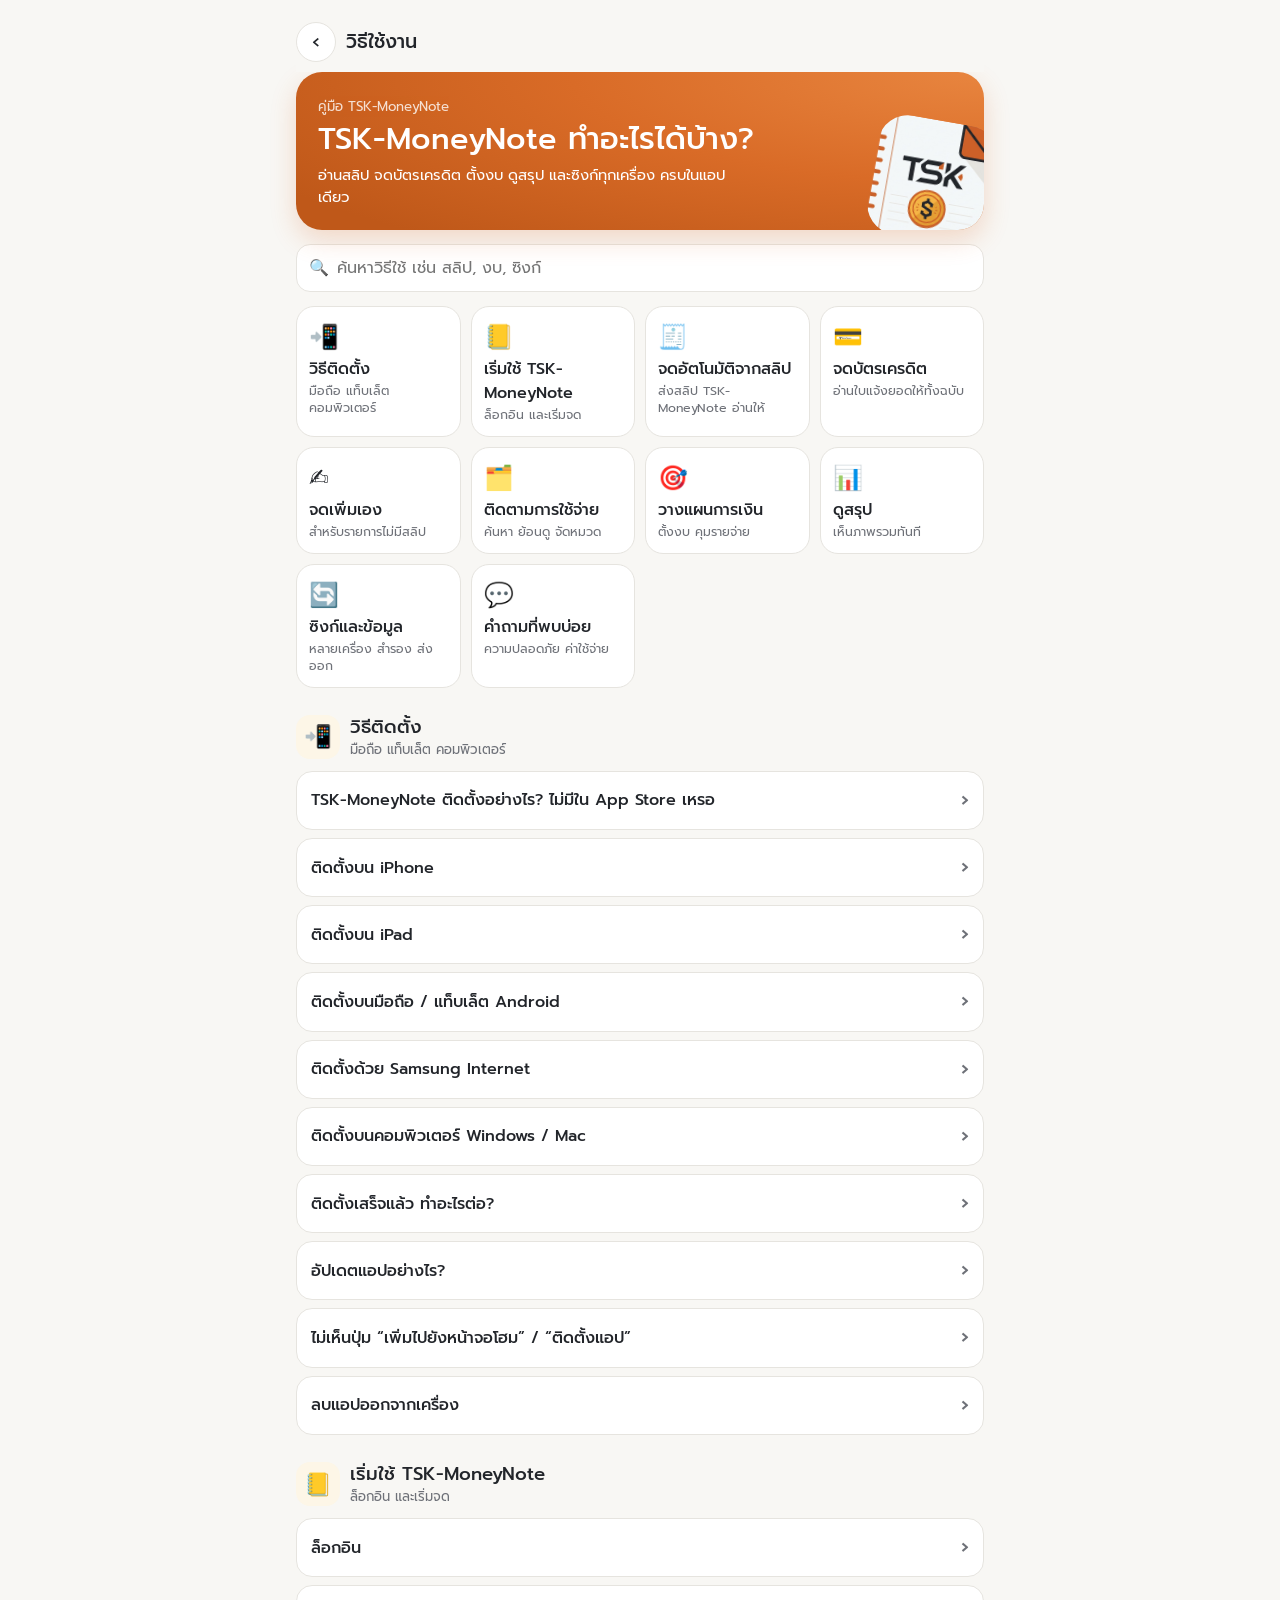
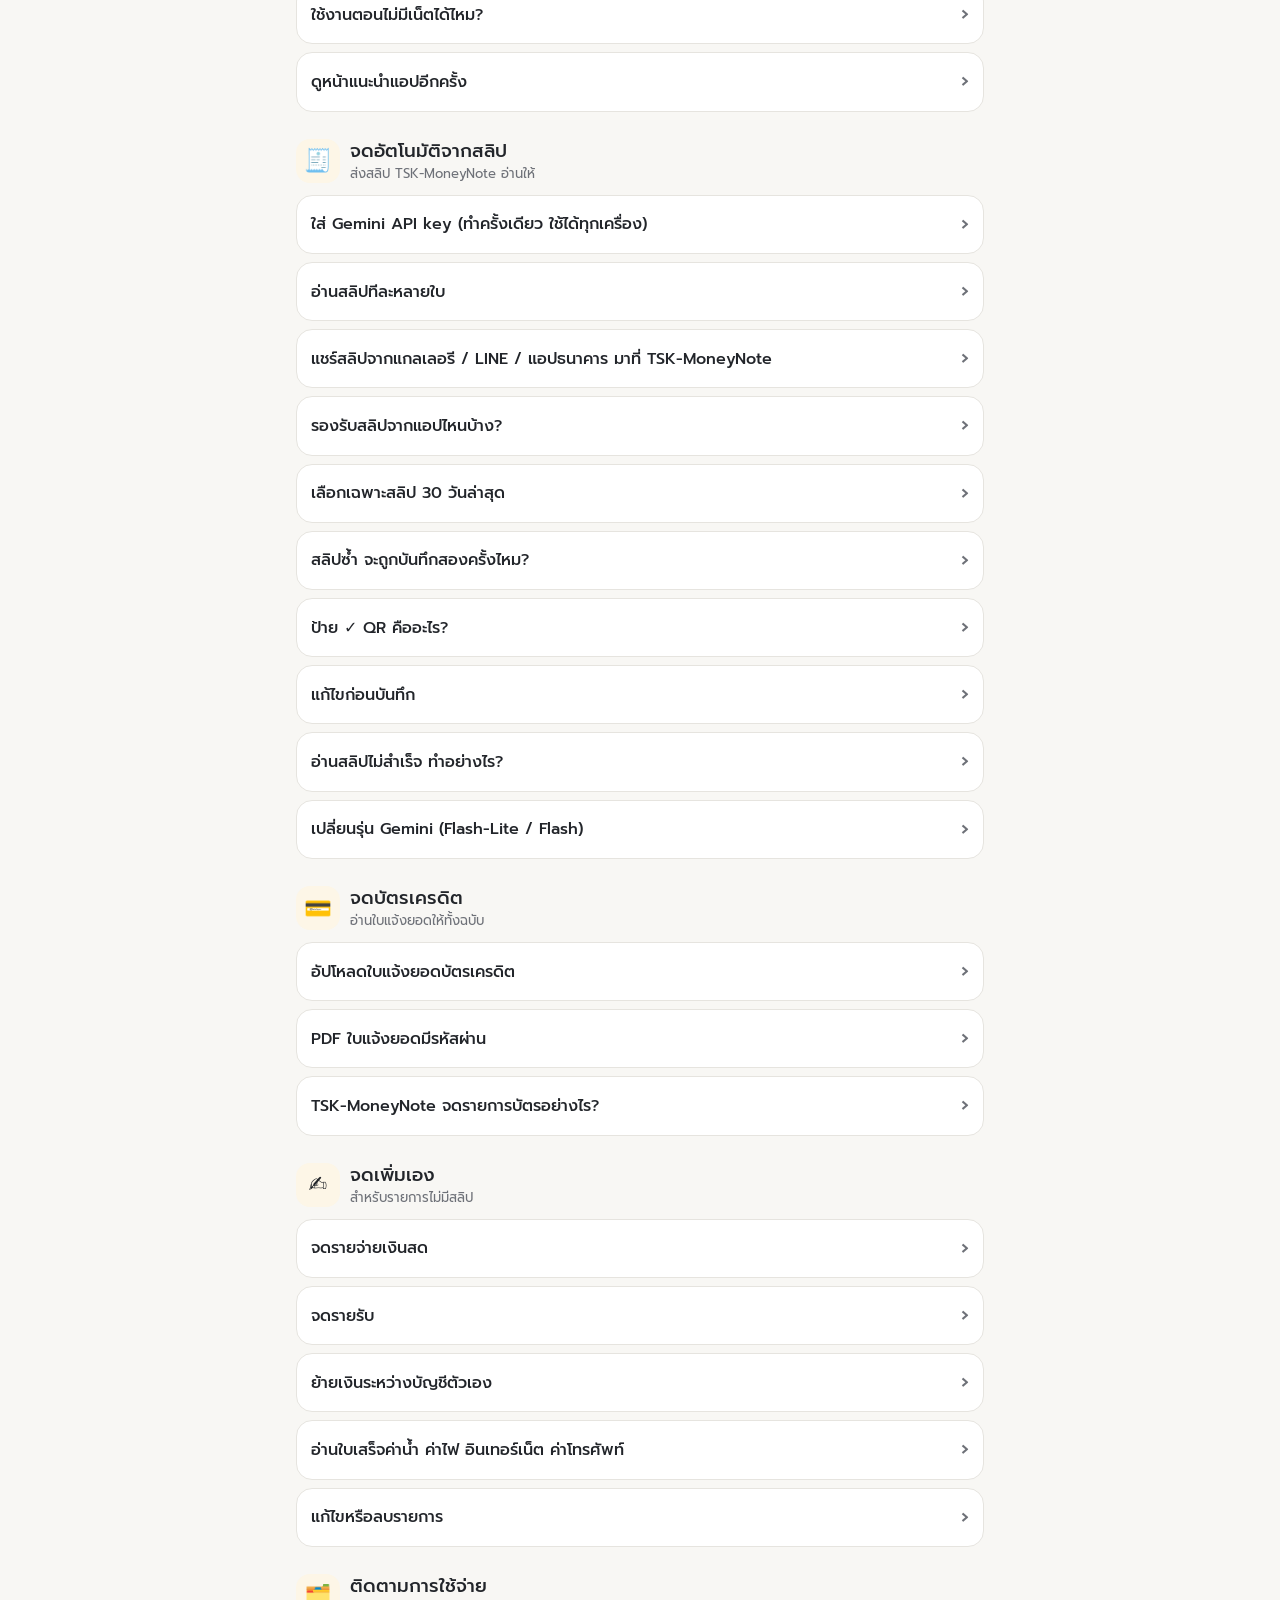
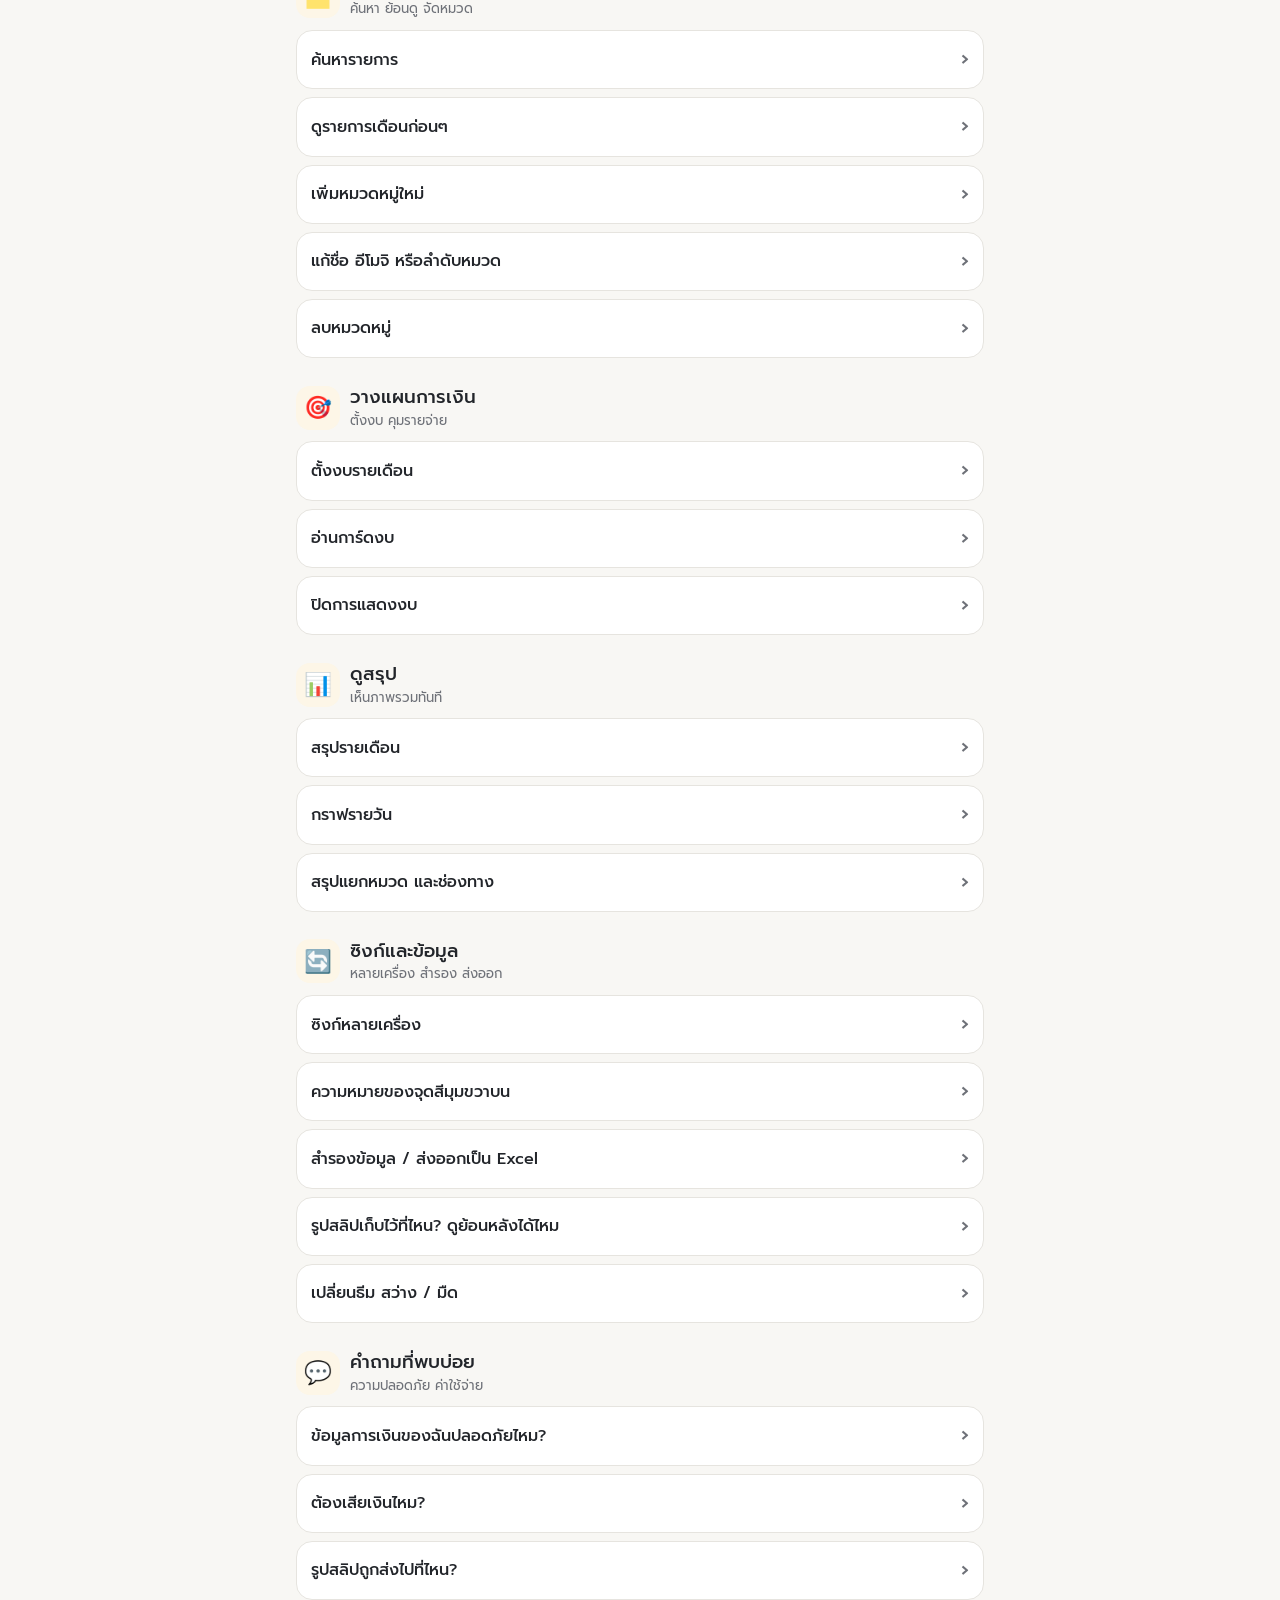
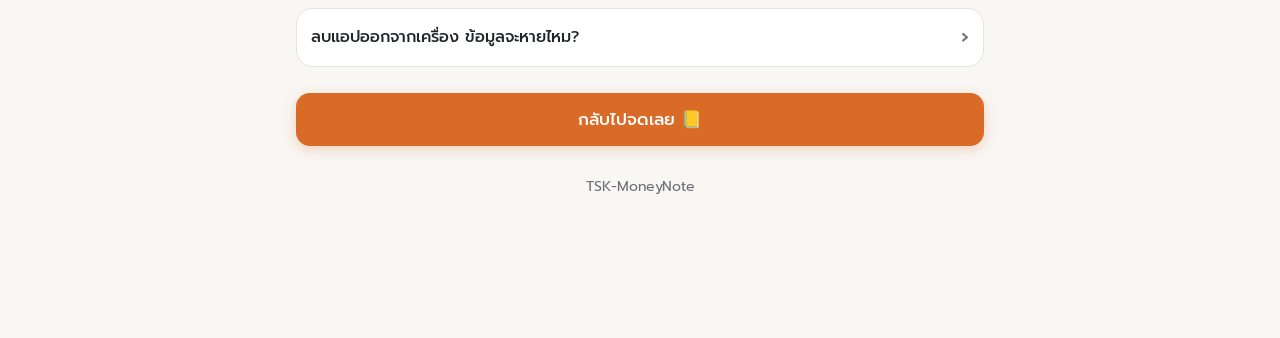
==== commit 3a5327b8: "Replace the leftover chick emoji with the new notebook look Welcome 👋, read button 🧾, save toasts ✅," ====
--- a/guide.html
+++ b/guide.html
@@ -81,7 +81,7 @@
     <p class="g-empty" id="empty" hidden>ไม่พบหัวข้อที่ค้นหา ลองใช้คำอื่นดูนะ</p>
 
     <section class="g-cta">
-      <a class="btn primary big" href="./">กลับไปจดเลย 🐣</a>
+      <a class="btn primary big" href="./">กลับไปจดเลย 📒</a>
     </section>
     <p class="center muted small pad">TSK-MoneyNote</p>
   </main>
@@ -91,13 +91,13 @@
 const GUIDE = [
   { id: 'install', icon: '📲', title: 'วิธีติดตั้ง', sub: 'มือถือ แท็บเล็ต คอมพิวเตอร์', items: [
     { id: 'install-what', q: 'TSK-MoneyNote ติดตั้งอย่างไร? ไม่มีใน App Store เหรอ', body:
-      '<p>TSK-MoneyNote เป็น <b>เว็บแอป (PWA)</b> ติดตั้งจากเบราว์เซอร์ได้เลย ไม่ต้องผ่าน App Store หรือ Play Store ติดตั้งแล้วจะมี<b>ไอคอนลูกเจี๊ยบบนหน้าจอ</b> เปิดเต็มจอเหมือนแอปทั่วไป ใช้ออฟไลน์ได้ และอัปเดตเองอัตโนมัติ</p><p>ลิงก์ติดตั้ง: <b>tunsupakorn.github.io/TSK-MoneyNote</b></p>' },
+      '<p>TSK-MoneyNote เป็น <b>เว็บแอป (PWA)</b> ติดตั้งจากเบราว์เซอร์ได้เลย ไม่ต้องผ่าน App Store หรือ Play Store ติดตั้งแล้วจะมี<b>ไอคอน TSKบนหน้าจอ</b> เปิดเต็มจอเหมือนแอปทั่วไป ใช้ออฟไลน์ได้ และอัปเดตเองอัตโนมัติ</p><p>ลิงก์ติดตั้ง: <b>tunsupakorn.github.io/TSK-MoneyNote</b></p>' },
     { id: 'install-ios', q: 'ติดตั้งบน iPhone', steps: [
       'เปิดแอป <b>Safari</b> (เข็มทิศสีฟ้า) แล้วเข้า <b>tunsupakorn.github.io/TSK-MoneyNote</b>',
       'แตะปุ่ม <b>แชร์</b> ด้านล่าง (สี่เหลี่ยมมีลูกศรชี้ขึ้น)',
       'เลื่อนลงแล้วแตะ <b>เพิ่มไปยังหน้าจอโฮม</b>',
       'ชื่อจะขึ้นว่า “TSK-MoneyNote” แตะ <b>เพิ่ม</b> มุมขวาบน',
-      'กลับไปหน้าจอโฮม แตะไอคอนลูกเจี๊ยบเพื่อเปิดแอป'],
+      'กลับไปหน้าจอโฮม แตะไอคอน TSKเพื่อเปิดแอป'],
       tip: 'ใช้ Safari จะง่ายที่สุด ถ้าเปิดใน Chrome หรือแอปอื่น (เช่น เปิดลิงก์จาก LINE) ให้กด ⋯ แล้วเลือก “เปิดใน Safari” ก่อน' },
     { id: 'install-ipad', q: 'ติดตั้งบน iPad', steps: [
       'เปิด <b>Safari</b> แล้วเข้า <b>tunsupakorn.github.io/TSK-MoneyNote</b>',
@@ -131,7 +131,7 @@
     { id: 'install-remove', q: 'ลบแอปออกจากเครื่อง', body:
       '<ul><li><b>iPhone/iPad:</b> กดค้างที่ไอคอน › <b>ลบแอป</b></li><li><b>Android:</b> กดค้างที่ไอคอน › <b>ถอนการติดตั้ง</b></li><li><b>คอมพิวเตอร์:</b> เปิดแอป › เมนู <kbd>⋯</kbd> › <b>ถอนการติดตั้ง</b></li></ul><p>ถ้าล็อกอินไว้ ข้อมูลยังอยู่ในบัญชี ติดตั้งใหม่แล้วล็อกอินกลับมาได้ทันที</p>' },
   ]},
-  { id: 'start', icon: '🐣', title: 'เริ่มใช้ TSK-MoneyNote', sub: 'ล็อกอิน และเริ่มจด', items: [
+  { id: 'start', icon: '📒', title: 'เริ่มใช้ TSK-MoneyNote', sub: 'ล็อกอิน และเริ่มจด', items: [
     { id: 'signup', q: 'ล็อกอิน', steps: [
       'เปิดแอป จะเจอหน้า <b>เข้าสู่ระบบ TSK-MoneyNote</b>',
       'กด <b>เข้าสู่ระบบด้วย Google</b> หรือกด <b>เข้าสู่ระบบด้วยอีเมล</b>',
@@ -151,7 +151,7 @@
       'กดปุ่มเหลือง <b>🧾 อ่านสลิป</b> ตรงกลางด้านล่าง',
       'กดปุ่มเหลือง <b>🖼️ เลือกรูปสลิป</b> จะเปิดตารางรูปในเครื่อง แตะเลือกได้หลายรูป',
       'ดูรูปย่อที่เลือก กด <b>×</b> เพื่อเอาออก หรือกด <b>＋</b> เพื่อเพิ่ม',
-      'กด <b>🐣 อ่าน N สลิป</b> แล้วรอ TSK-MoneyNote อ่าน (มีแถบบอกว่าอ่านไปกี่ใบแล้ว)',
+      'กด <b>🧾 อ่าน N สลิป</b> แล้วรอ TSK-MoneyNote อ่าน (มีแถบบอกว่าอ่านไปกี่ใบแล้ว)',
       'ตรวจรายการ แล้วกด <b>บันทึก N รายการ</b>'] },
     { id: 'share', q: 'แชร์สลิปจากแกลเลอรี / LINE / แอปธนาคาร มาที่ TSK-MoneyNote', steps: [
       '<b>Android:</b> ติดตั้ง TSK-MoneyNote บนหน้าจอหลักก่อน (ดูหัวข้อวิธีติดตั้ง)',
--- a/styles.css
+++ b/styles.css
@@ -84,7 +84,7 @@
 .hero-split div { background: rgba(255, 255, 255, .16); border-radius: 14px; padding: 8px 12px; }
 .hero-split small { display: block; font-size: .78rem; opacity: .75; }
 .hero-split b { font-weight: 600; }
-.hero-chick { position: absolute; right: -18px; top: -14px; width: 120px; height: 120px; opacity: .9; transform: rotate(12deg);
+.hero-logo { position: absolute; right: -18px; top: -14px; width: 120px; height: 120px; opacity: .9; transform: rotate(12deg);
   border-radius: 30px; clip-path: circle(38% at 50% 55%); }
 
 /* cards */
@@ -310,7 +310,7 @@
 .onboard { min-height: calc(100vh - 40px); display: flex; flex-direction: column; align-items: center; justify-content: center; text-align: center; gap: 12px; max-width: 420px; margin: 0 auto; position: relative; }
 .skip { position: absolute; top: 4px; right: 0; }
 .ob-art { position: relative; width: 180px; height: 180px; margin-bottom: 10px; }
-.ob-chick { width: 180px; height: 180px; border-radius: 44px; box-shadow: 0 18px 40px rgba(34, 37, 42, .15); animation: bob 2.4s ease-in-out infinite; }
+.ob-logo { width: 180px; height: 180px; border-radius: 44px; box-shadow: 0 18px 40px rgba(34, 37, 42, .15); animation: bob 2.4s ease-in-out infinite; }
 .ob-emoji { position: absolute; right: -14px; bottom: -6px; font-size: 3rem; background: var(--surface); border-radius: 50%; width: 72px; height: 72px; display: grid; place-items: center; box-shadow: var(--shadow); }
 @keyframes bob { 50% { transform: translateY(-8px) rotate(-2deg); } }
 .onboard h2 { font-size: 1.6rem; }
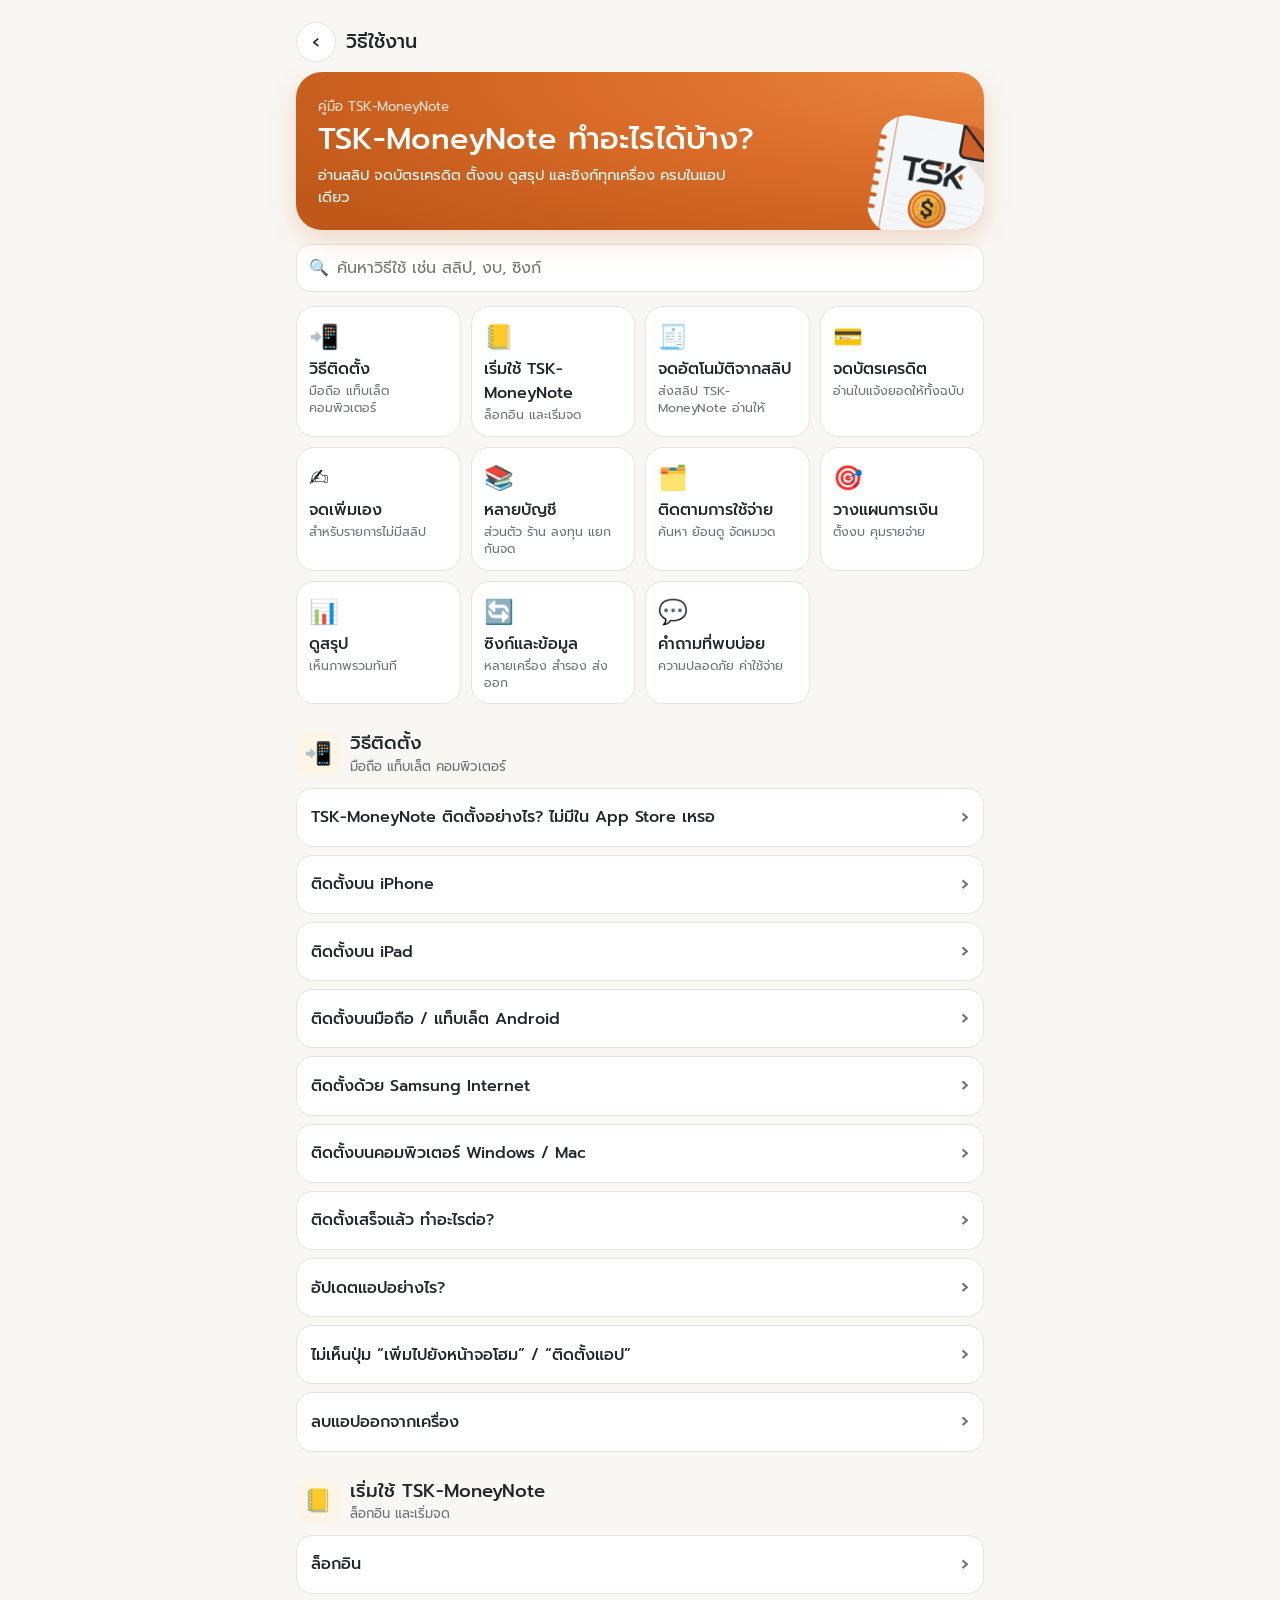
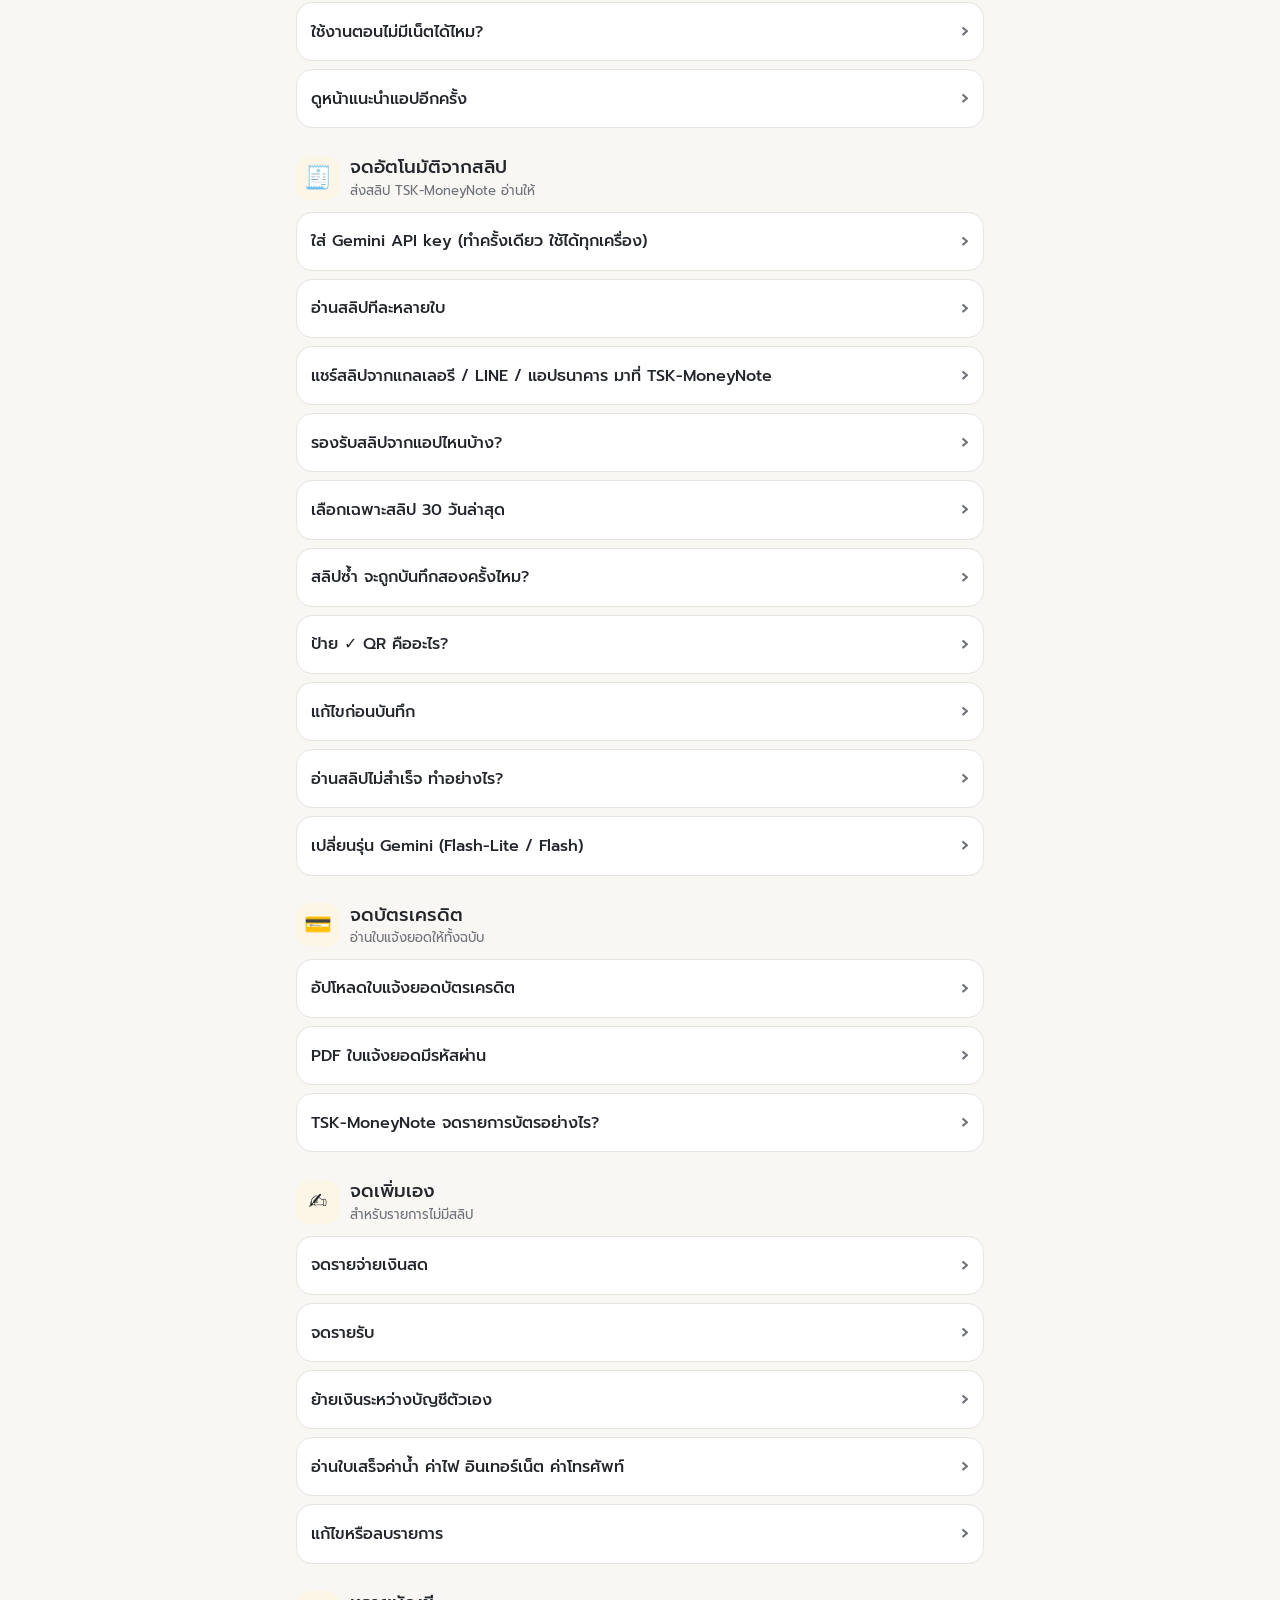
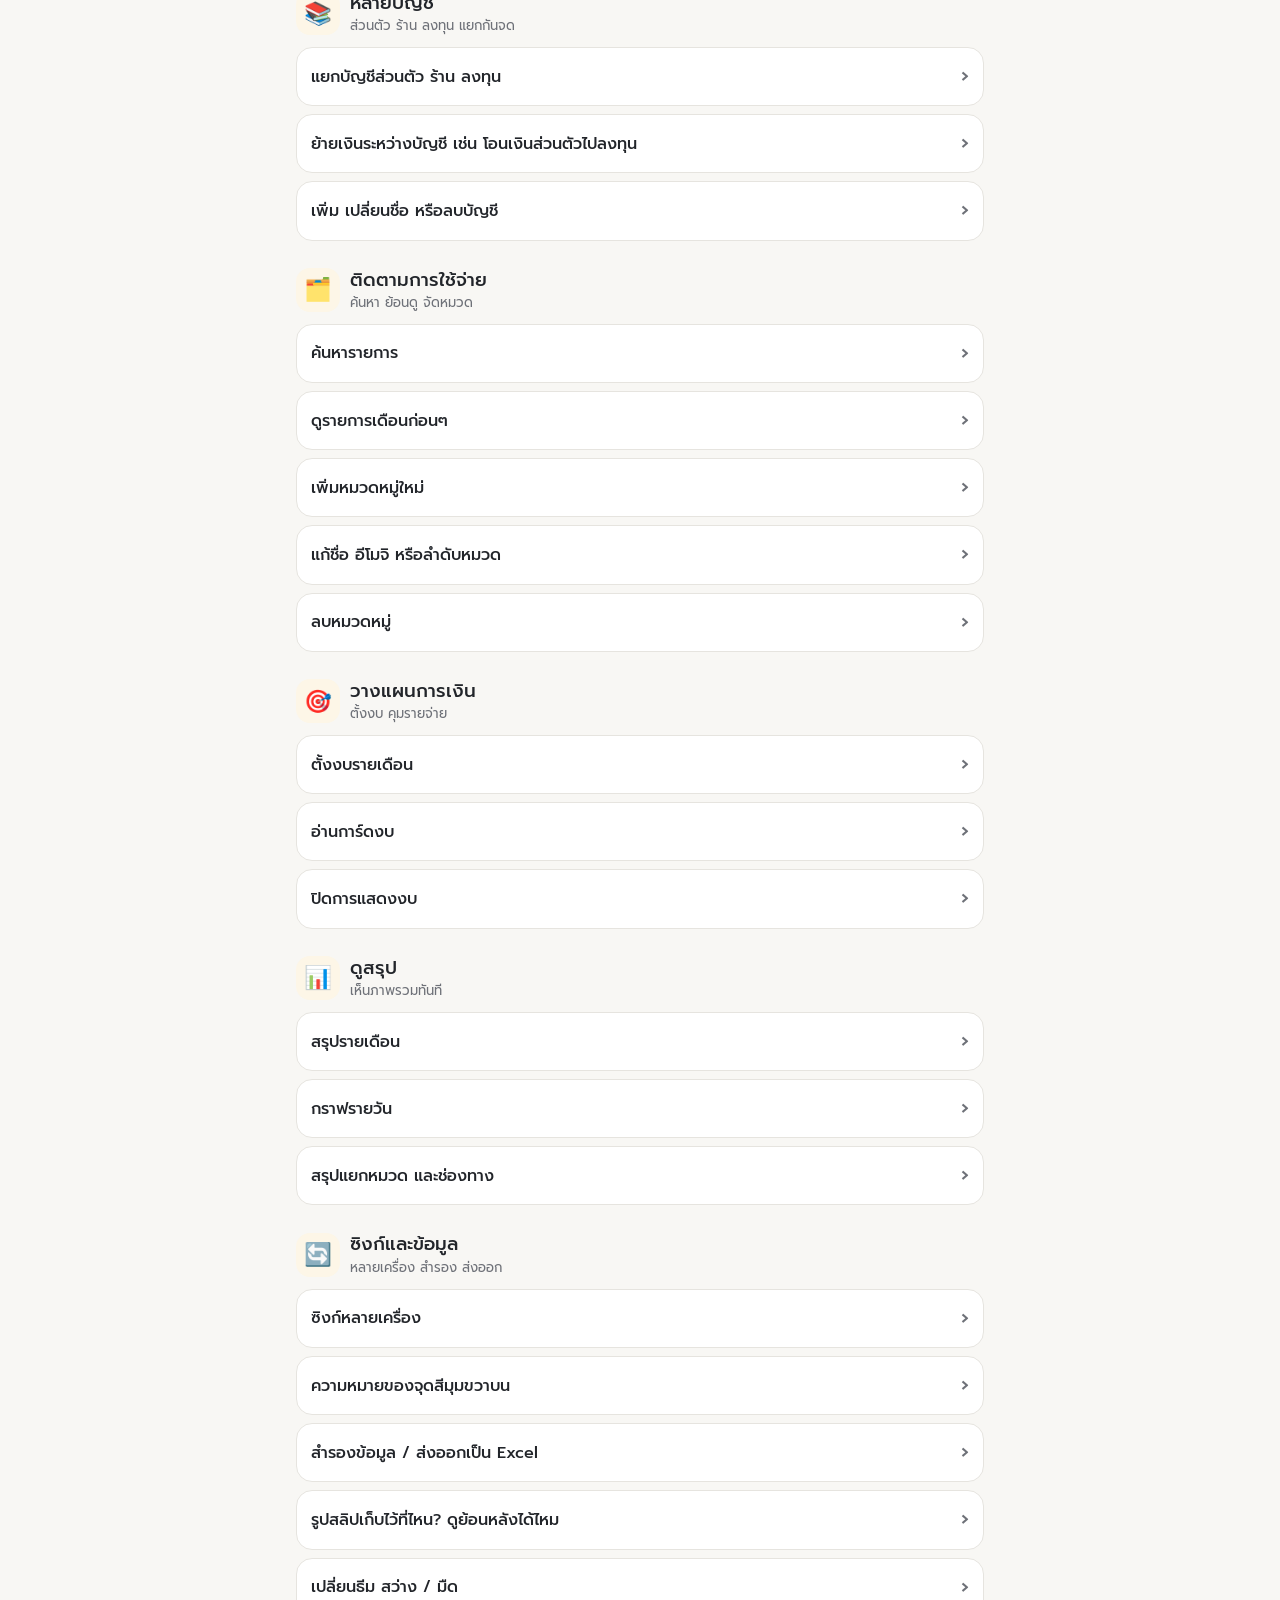
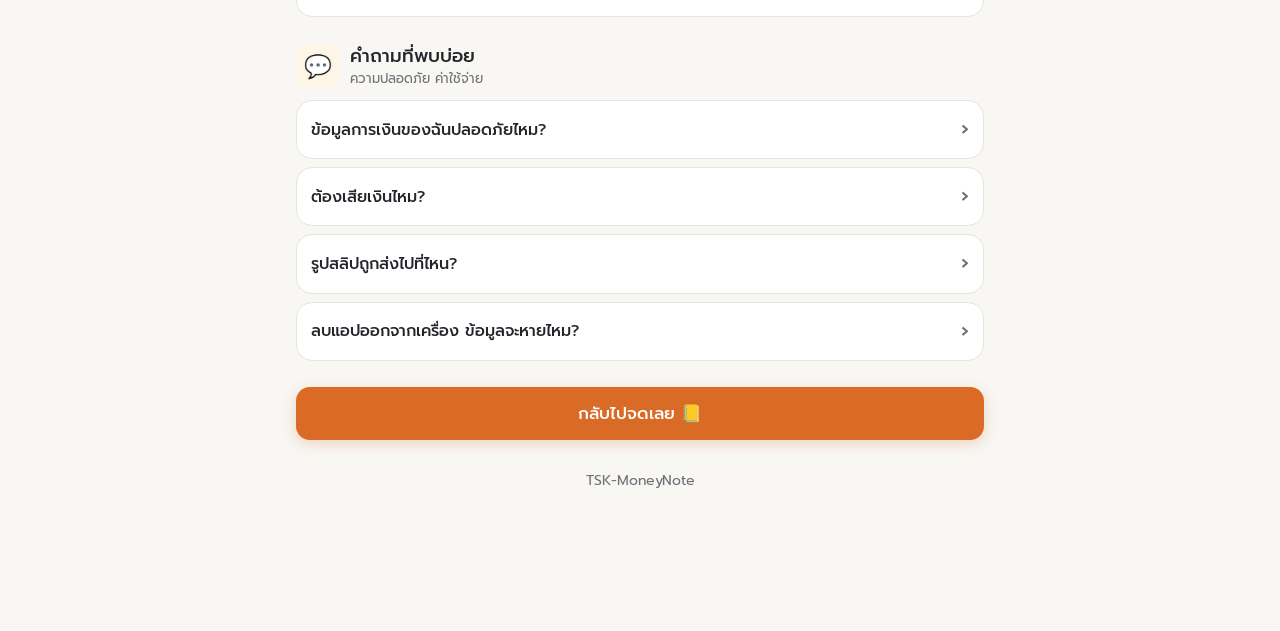
==== commit 5c9de81c: "Multiple books: personal, shop and investment ledgers - Settings hold a list of books, each with its" ====
--- a/guide.html
+++ b/guide.html
@@ -201,6 +201,20 @@
       '<p>ส่งรูปใบเสร็จหรือสลิปชำระบิลมาได้เลย TSK-MoneyNote จะจัดเข้าหมวดให้: ⚡ ค่าไฟ (MEA/PEA), 🚰 ค่าน้ำ (กปน./กปภ.), 🌐 อินเทอร์เน็ต (3BB, AIS Fibre, True), 📱 ค่าโทรศัพท์ (AIS, True, dtac) พร้อมเลขที่ผู้ใช้ไฟ/เบอร์โทร และรอบบิลในโน้ต</p>' },
     { id: 'edit', q: 'แก้ไขหรือลบรายการ', steps: ['ในหน้าหลัก แตะรายการที่ต้องการ', 'แก้ข้อมูลแล้วกด <b>บันทึก</b>', 'ถ้าจะลบ กด <b>ลบ</b> แล้วยืนยัน'] },
   ]},
+  { id: 'books', icon: '📚', title: 'หลายบัญชี', sub: 'ส่วนตัว ร้าน ลงทุน แยกกันจด', items: [
+    { id: 'books-what', q: 'แยกบัญชีส่วนตัว ร้าน ลงทุน', body:
+      '<p>แอปมีบัญชีเริ่มต้น 3 บัญชี: <b>👤 ส่วนตัว</b> <b>🏪 ร้าน</b> <b>📈 ลงทุน</b> แต่ละบัญชีมีหมวดและงบของตัวเอง</p><ul><li>แตะชื่อบัญชีที่แถบด้านบนของหน้าหลักหรือหน้าสรุปเพื่อสลับ</li><li><b>📚 รวม</b> ดูยอดและรายการของทุกบัญชีพร้อมกัน</li><li>รายการที่จดหรืออ่านจากสลิป จะลงบัญชีที่เลือกอยู่ (เปลี่ยนได้ในหน้าจดรายการ และในหน้าอ่านสลิปที่ช่อง <b>จดลงบัญชี</b>)</li></ul>' },
+    { id: 'books-move', q: 'ย้ายเงินระหว่างบัญชี เช่น โอนเงินส่วนตัวไปลงทุน', steps: [
+      'กด <b>✏️ จดเอง</b> แล้วเลือกแท็บ <b>ย้ายเงิน</b>',
+      'เลือก <b>จากบัญชี</b> และ <b>ไปบัญชี</b>',
+      'ใส่จำนวนเงินแล้วกด <b>บันทึก</b>'],
+      tip: 'จดครั้งเดียว บัญชีต้นทางขึ้นเป็นเงินออก บัญชีปลายทางขึ้นเป็นเงินเข้า และไม่นับเป็นรายรับหรือรายจ่าย ในหน้ารวมทุกบัญชีจะไม่นับซ้ำ' },
+    { id: 'books-manage', q: 'เพิ่ม เปลี่ยนชื่อ หรือลบบัญชี', steps: [
+      'ไปที่ <b>⚙️ ตั้งค่า</b> › <b>📚 บัญชี</b>',
+      'กด <b>+ บัญชีทั่วไป / ร้าน / ลงทุน</b> เพื่อเพิ่ม (ได้หมวดเริ่มต้นตามประเภท)',
+      'แตะบัญชีเพื่อเปลี่ยนชื่อ อีโมจิ หรือลบ (ลบได้เมื่อไม่มีรายการในบัญชีนั้น)',
+      'หมวดหมู่และงบของแต่ละบัญชี แก้ได้ในการ์ด <b>หมวดหมู่</b> และ <b>งบประมาณ</b> โดยเลือกบัญชีก่อน'] },
+  ]},
   { id: 'track', icon: '🗂️', title: 'ติดตามการใช้จ่าย', sub: 'ค้นหา ย้อนดู จัดหมวด', items: [
     { id: 'search', q: 'ค้นหารายการ', body: '<p>ในหน้าหลัก พิมพ์ในช่อง <b>🔍 ค้นหารายการ</b> ค้นได้ทั้งชื่อหมวด ชื่อร้าน/ผู้รับ โน้ต และจำนวนเงิน</p>' },
     { id: 'months', q: 'ดูรายการเดือนก่อนๆ', body: '<p>กดลูกศร <kbd>‹</kbd> <kbd>›</kbd> ข้างชื่อเดือน ใช้ได้ทั้งหน้าหลักและหน้าสรุป</p>' },
--- a/styles.css
+++ b/styles.css
@@ -328,3 +328,12 @@
 @media (prefers-reduced-motion: reduce) { * { animation: none !important; transition: none !important; } }
 .slip-row { align-items: center; }
 .rv-note { width: 100%; margin-top: 6px; }
+
+/* books */
+.book-bar { display: flex; gap: 8px; overflow-x: auto; padding: 2px 0 10px; scrollbar-width: none; }
+.book-bar::-webkit-scrollbar { display: none; }
+.book-chip { flex: none; border: 1px solid var(--line); background: var(--surface); color: var(--text); border-radius: 99px; padding: 6px 14px; font-weight: 500; cursor: pointer; }
+.book-chip.on { background: var(--accent); border-color: var(--accent); color: var(--accent-ink); }
+.hero-move { display: block; margin-top: 10px; font-size: .8rem; opacity: .85; position: relative; z-index: 1; }
+.scan-book { margin-bottom: 4px; }
+.chip small { margin-left: 2px; }
